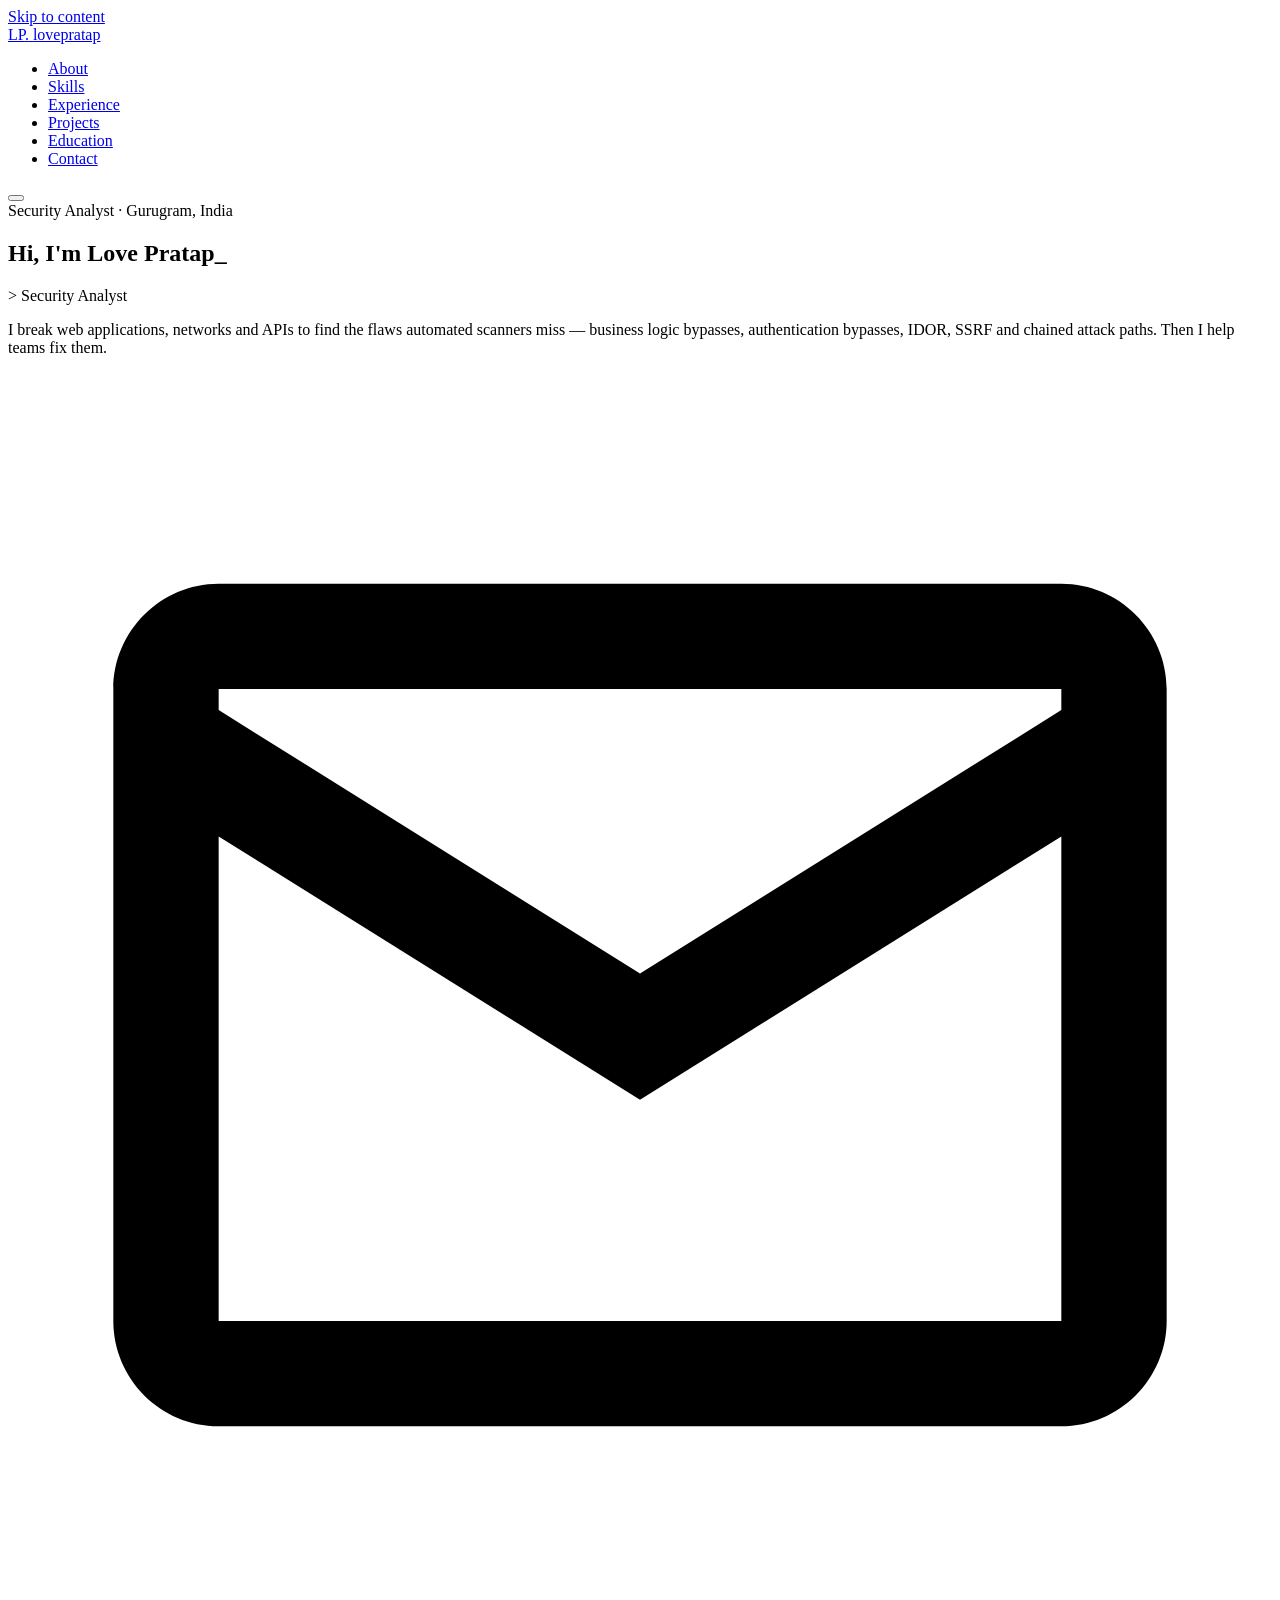
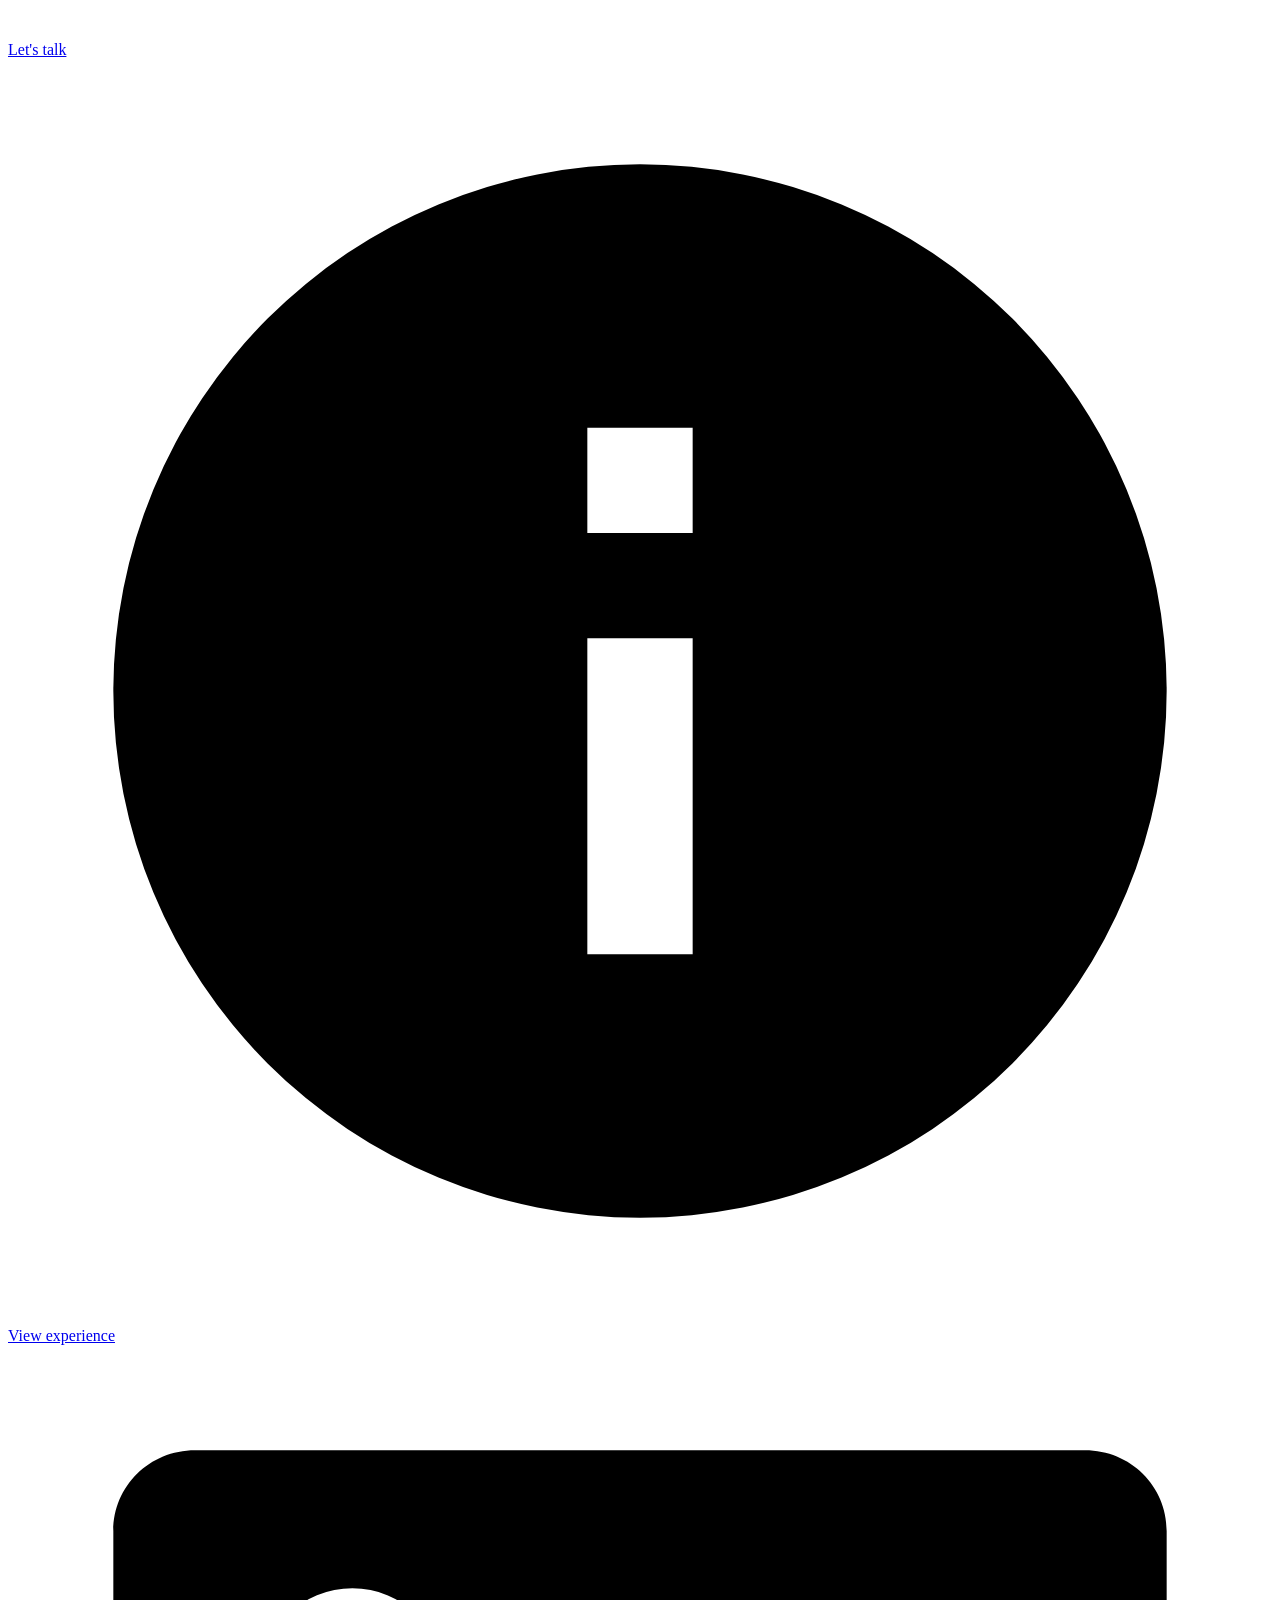
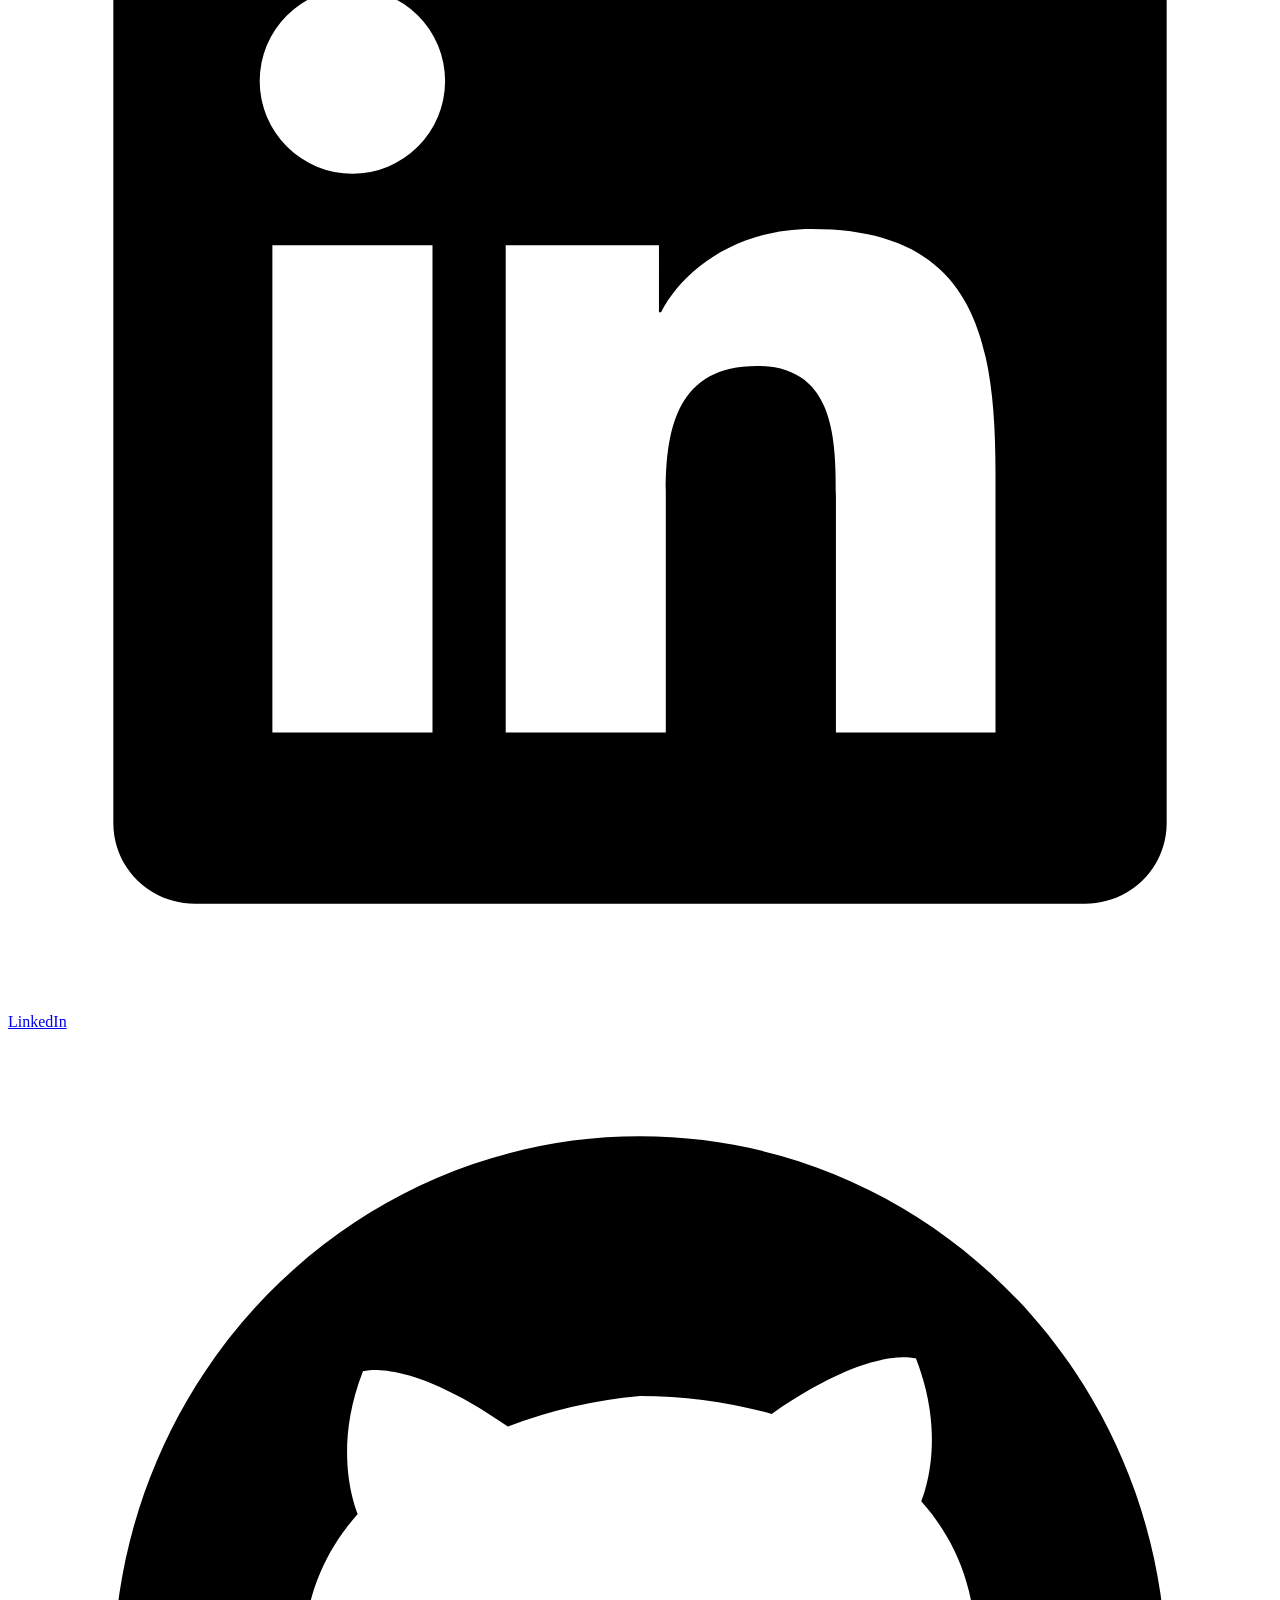
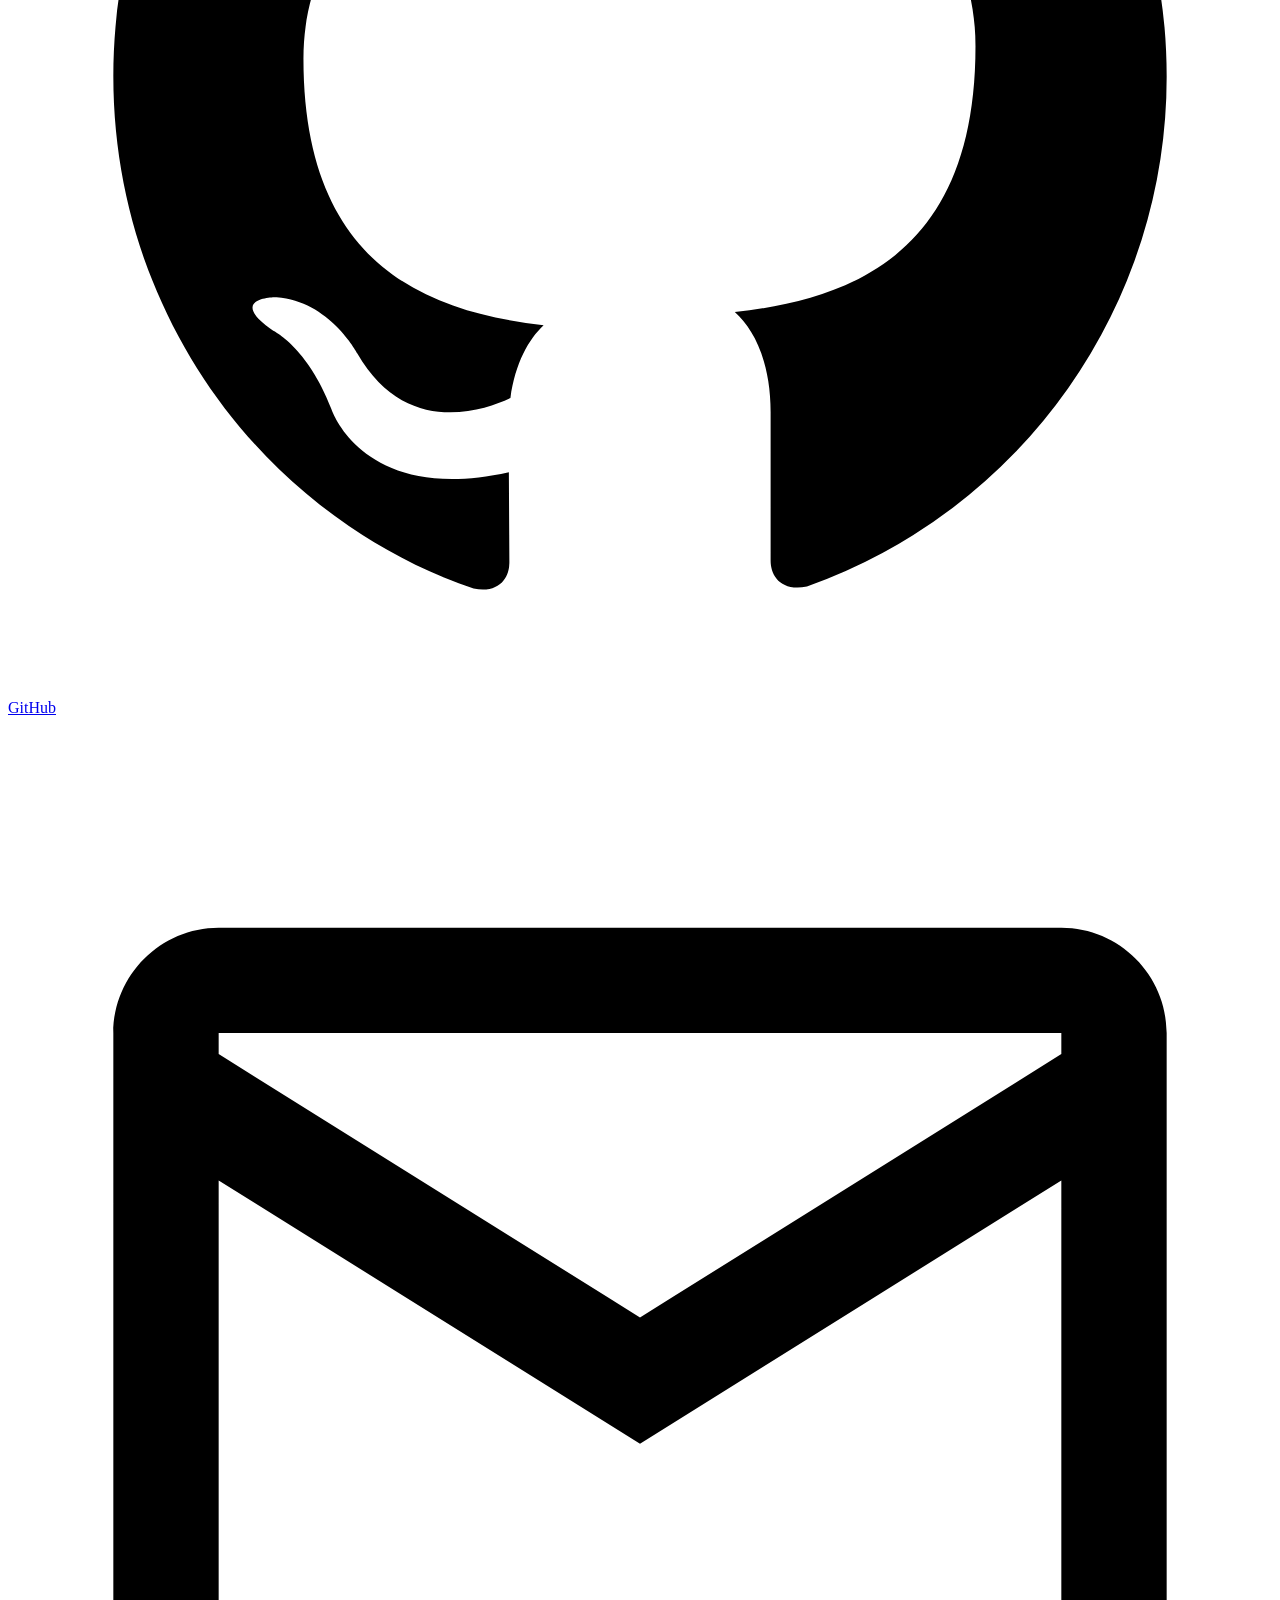
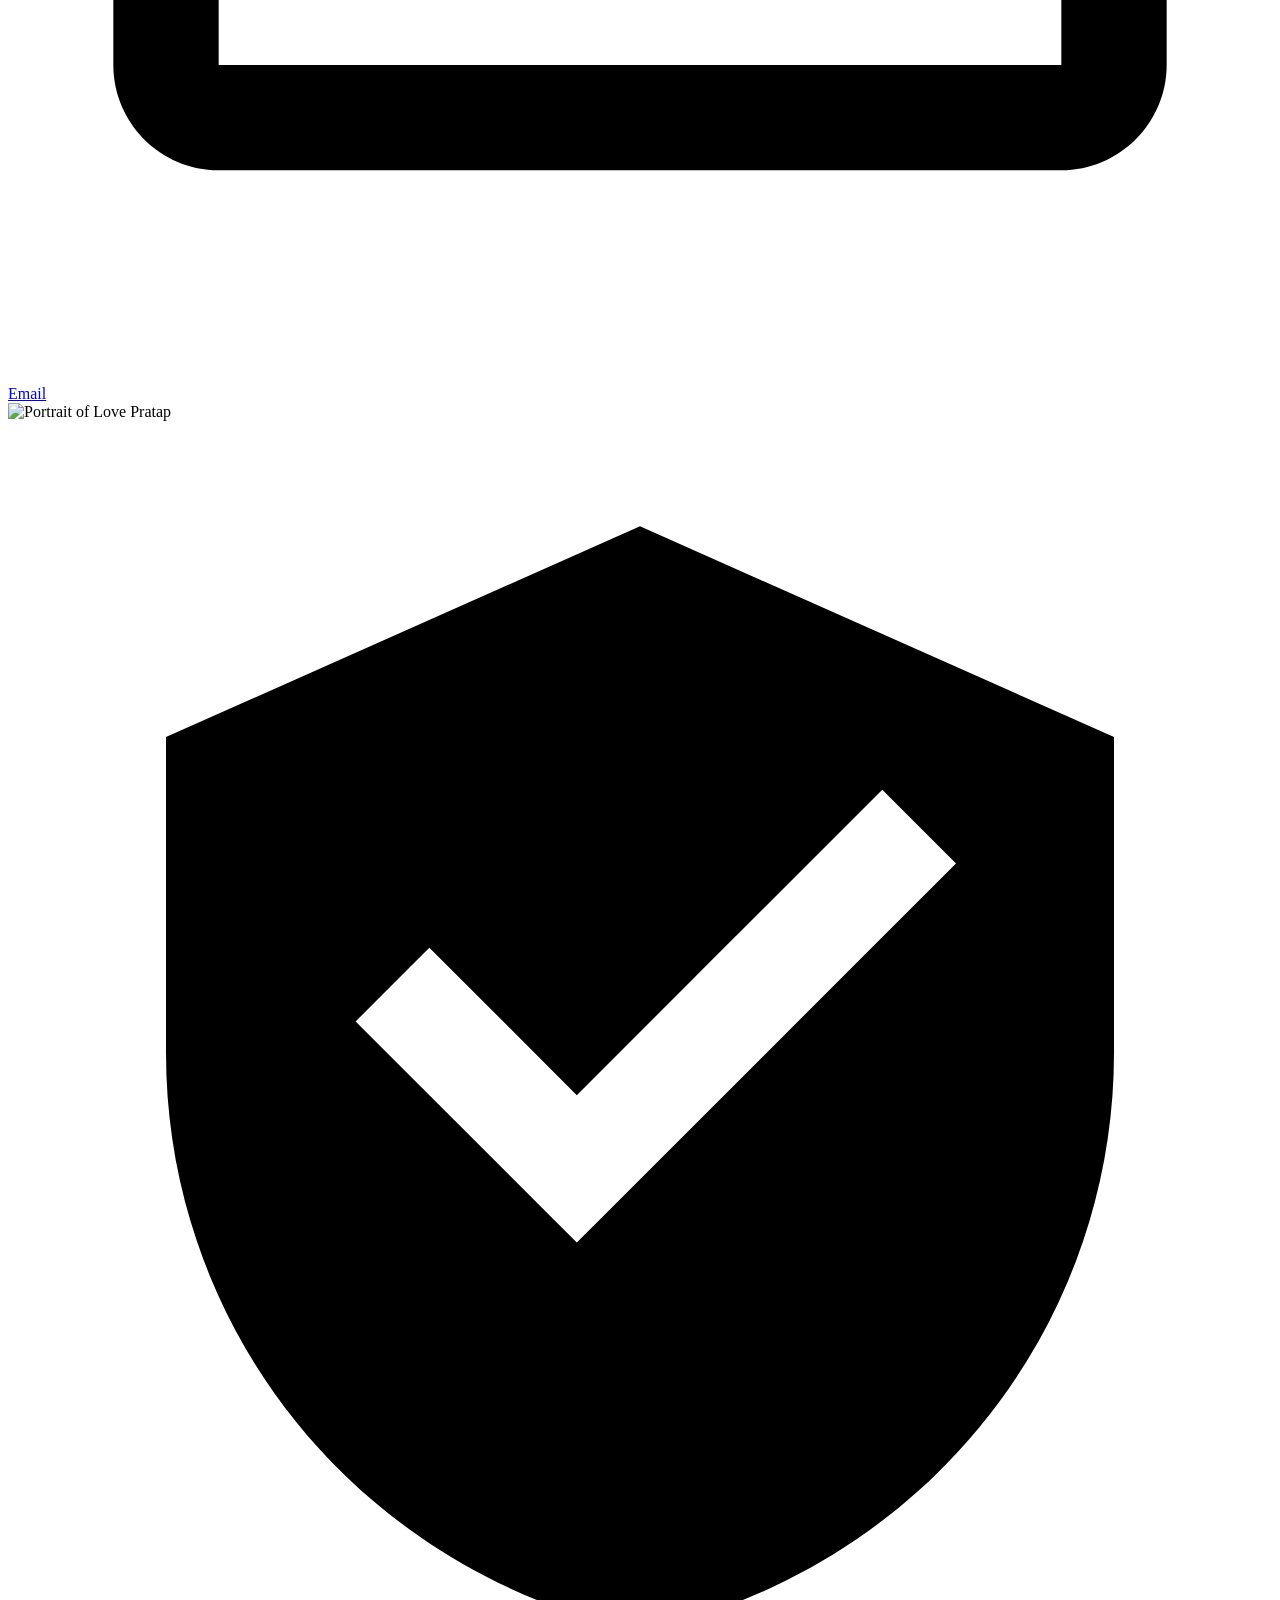
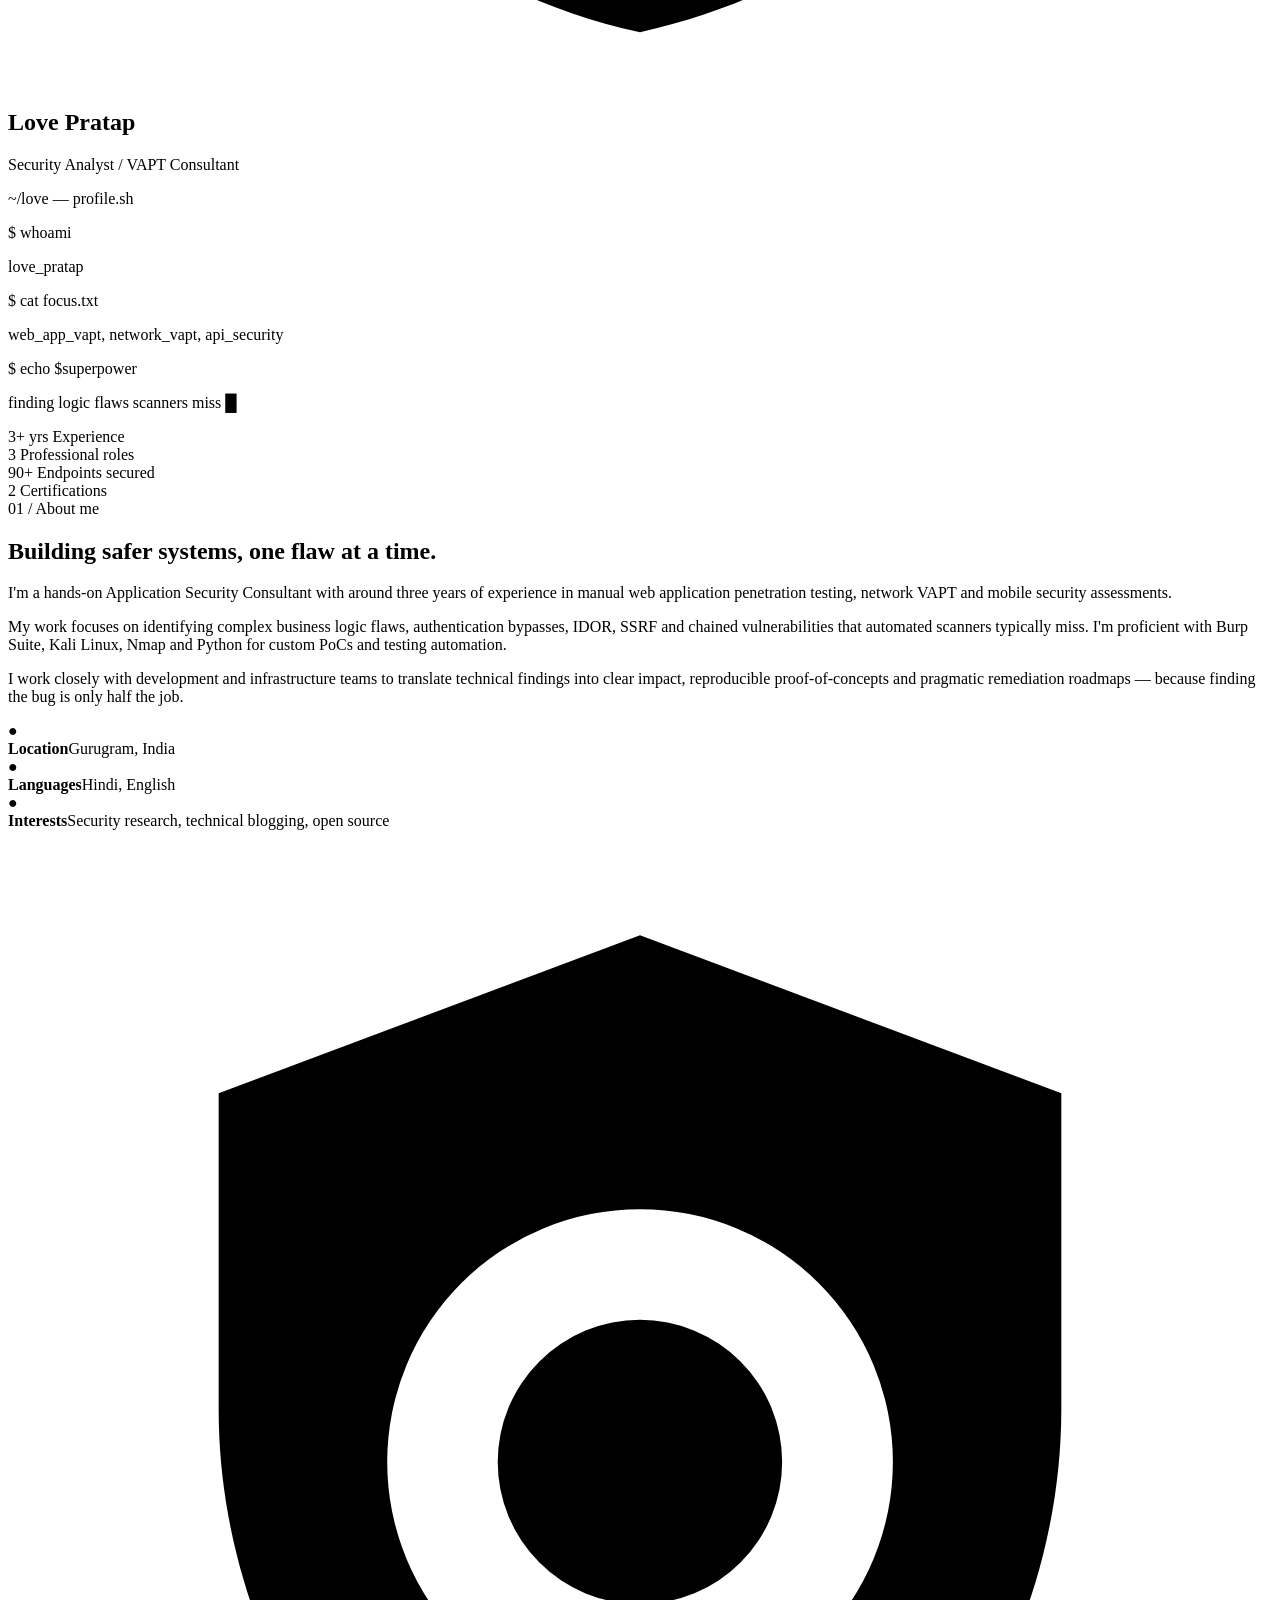
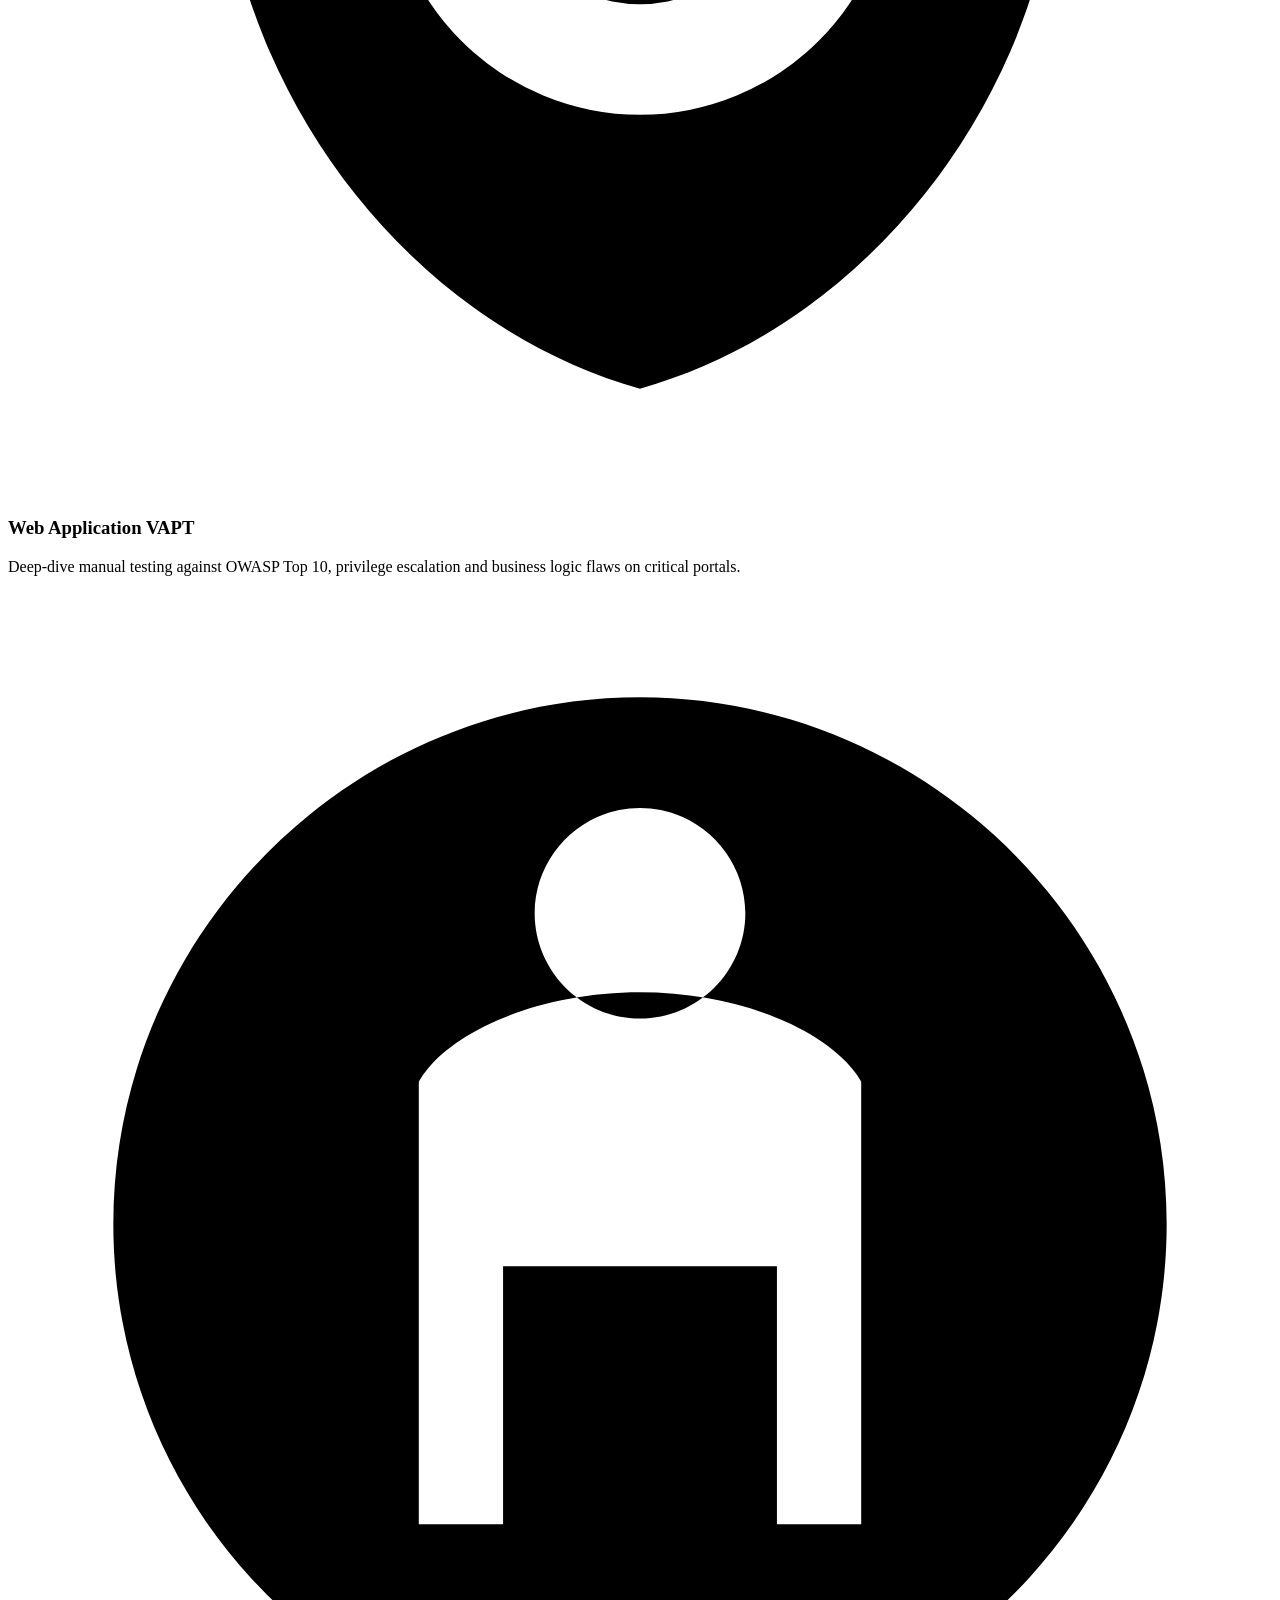
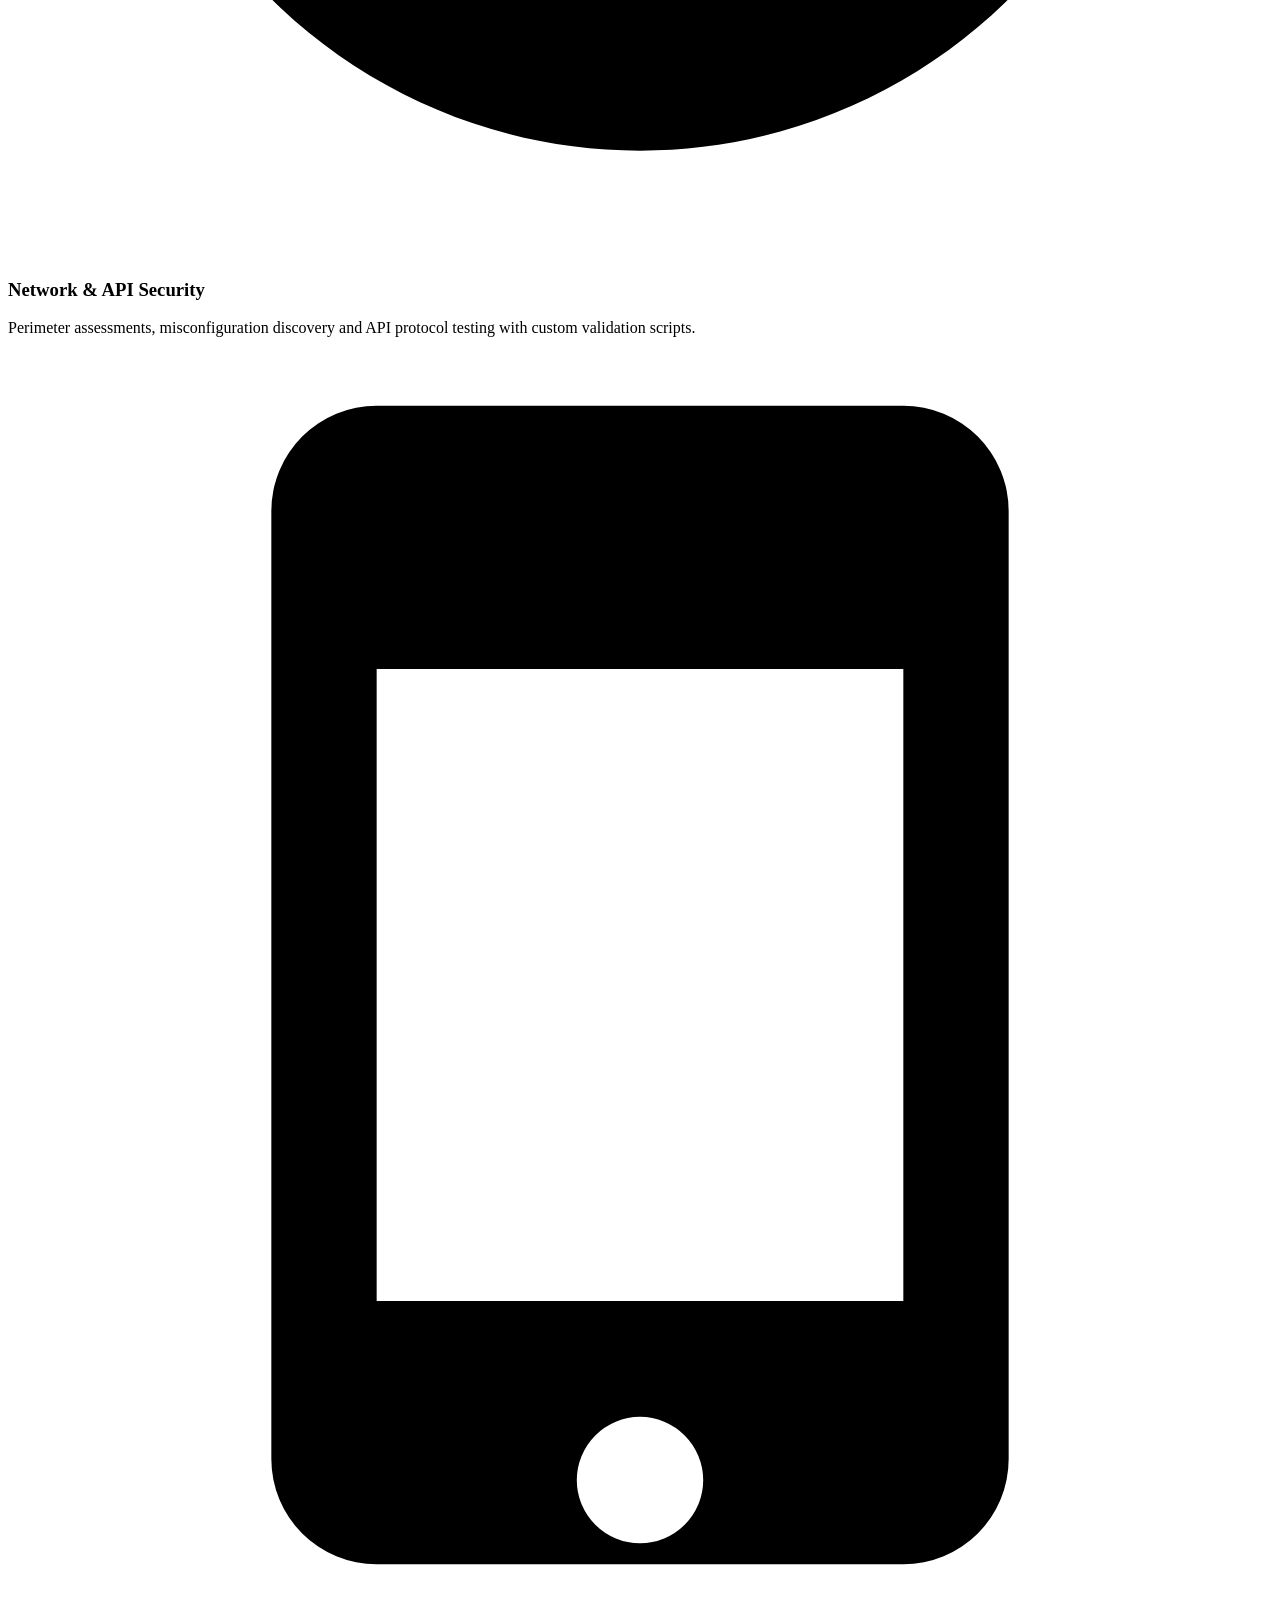
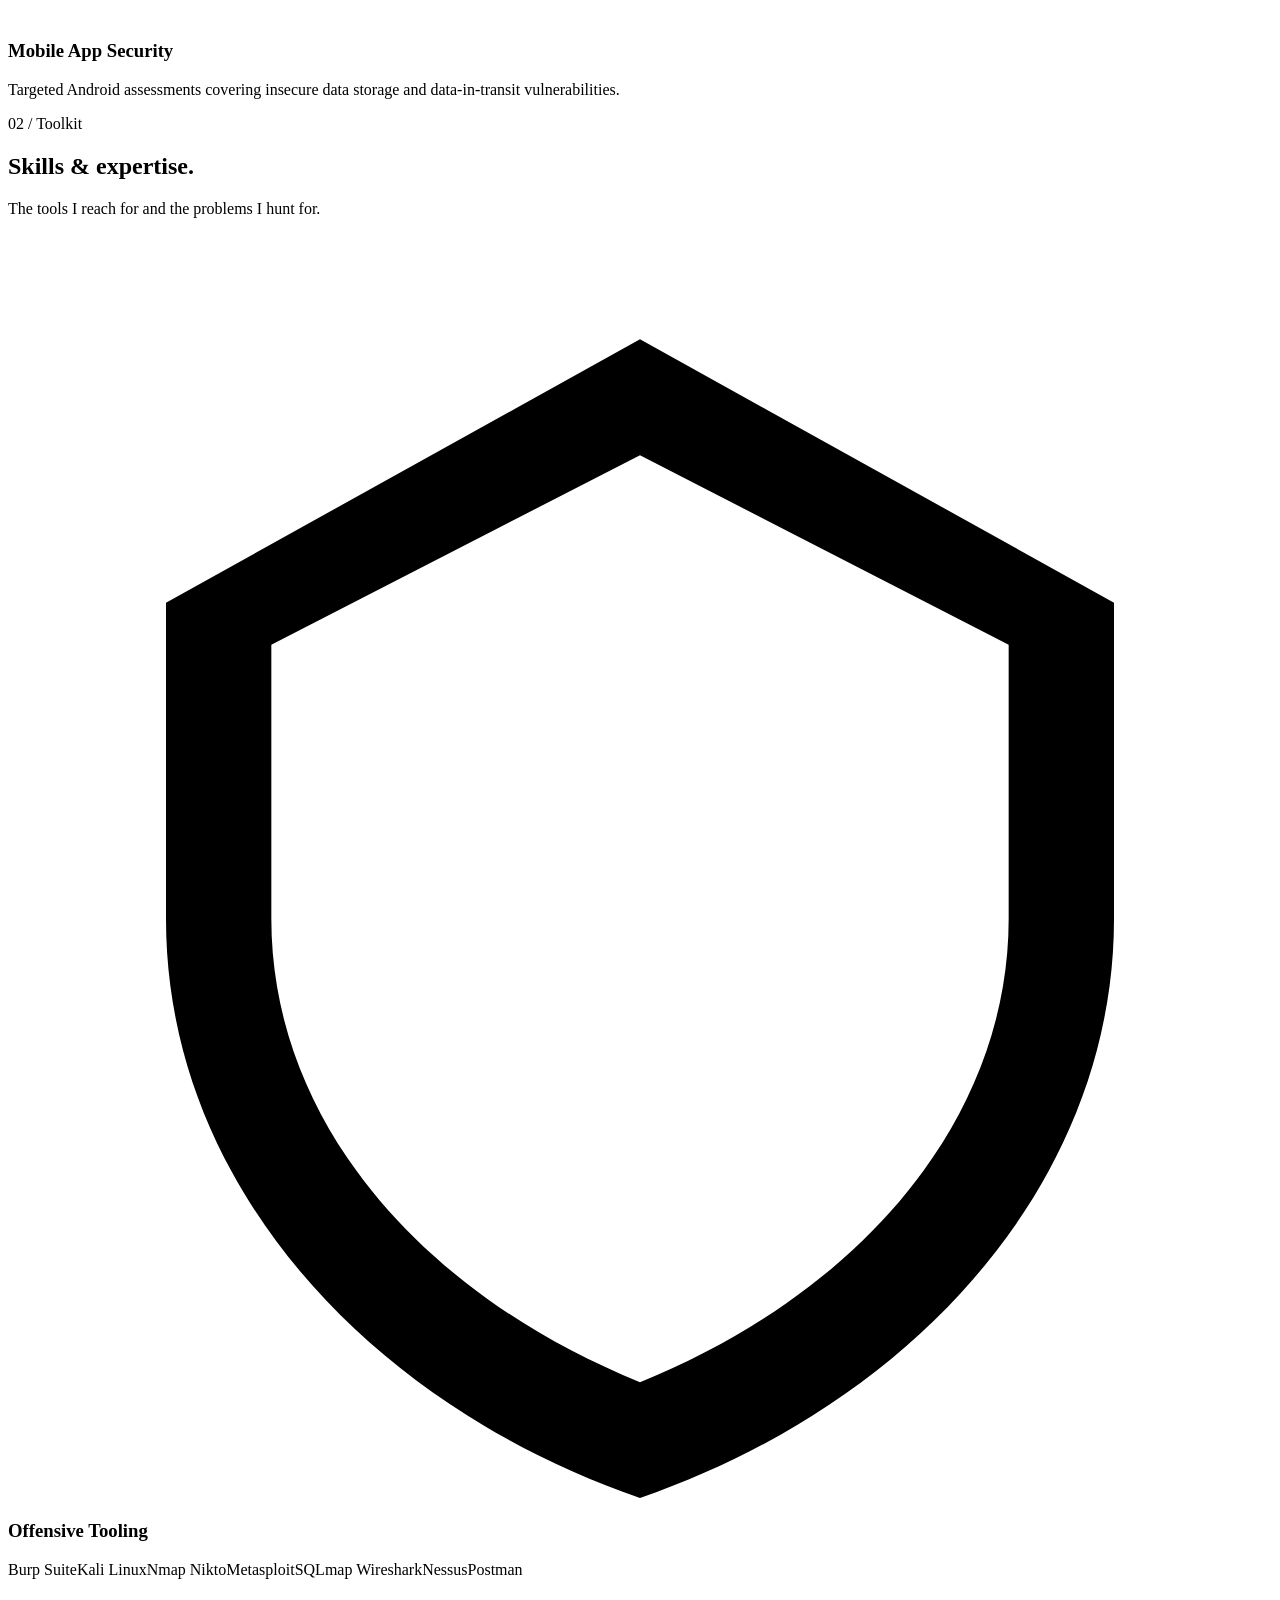
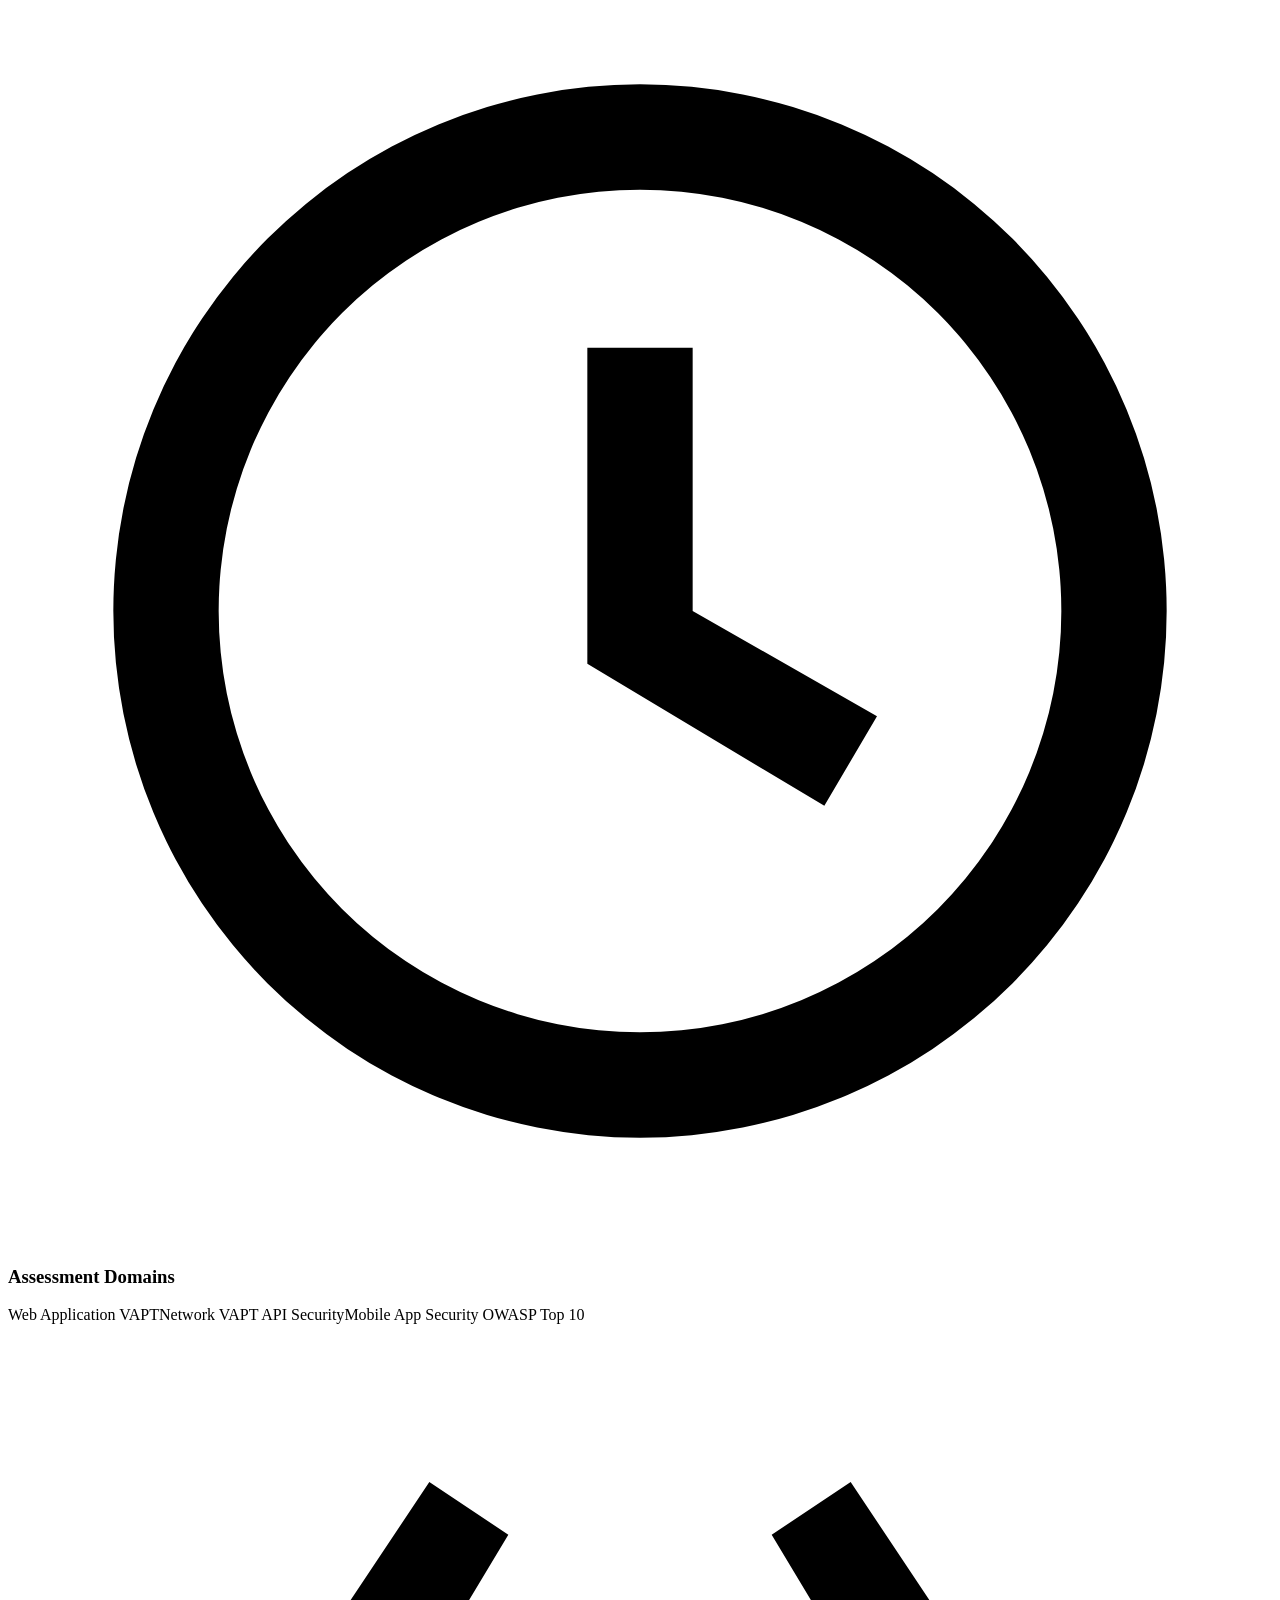
==== index.html @ 2f3e9e3f "Add portfolio homepage" ====
<!DOCTYPE html>
<html lang="en">
<head>
  <meta charset="UTF-8" />
  <meta name="viewport" content="width=device-width, initial-scale=1.0" />
  <title>Love Pratap — Security Analyst &amp; Penetration Tester</title>
  <meta name="description" content="Portfolio of Love Pratap, a Security Analyst specializing in manual web application, network, API and mobile penetration testing, business logic flaws and vulnerability research." />
  <meta name="keywords" content="Love Pratap, Security Analyst, Penetration Tester, Web Application VAPT, Network VAPT, API Security, Bug Bounty, Cybersecurity Portfolio" />
  <meta name="author" content="Love Pratap" />
  <meta property="og:title" content="Love Pratap — Security Analyst" />
  <meta property="og:description" content="Manual web application, network, API and mobile security testing. Business logic flaws, auth bypasses, IDOR, SSRF and chained vulnerabilities." />
  <meta property="og:type" content="website" />
  <meta name="theme-color" content="#070b14" />

  <link rel="preconnect" href="https://fonts.googleapis.com" />
  <link rel="preconnect" href="https://fonts.gstatic.com" crossorigin />
  <link href="https://fonts.googleapis.com/css2?family=Inter:wght@300;400;500;600;700;800&family=JetBrains+Mono:wght@400;500;600&display=swap" rel="stylesheet" />
  <link rel="stylesheet" href="css/style.css" />
  <link rel="icon" href="data:image/svg+xml,%3Csvg xmlns='http://www.w3.org/2000/svg' viewBox='0 0 100 100'%3E%3Crect width='100' height='100' rx='22' fill='%23070b14'/%3E%3Ctext x='50' y='68' font-family='monospace' font-size='46' font-weight='bold' text-anchor='middle' fill='%2322d3ee'%3ELP%3C/text%3E%3C/svg%3E" />
</head>
<body>
  <a class="skip-link" href="#main">Skip to content</a>

  <!-- ================= NAVIGATION ================= -->
  <header class="site-header" id="siteHeader">
    <nav class="nav container" aria-label="Main navigation">
      <a href="#home" class="brand" aria-label="Love Pratap — home">
        <span class="brand-mark">LP<span class="brand-dot">.</span></span>
        <span class="brand-text">love<span class="text-accent">pratap</span></span>
      </a>

      <ul class="nav-links" id="navLinks">
        <li><a href="#about" class="nav-link">About</a></li>
        <li><a href="#skills" class="nav-link">Skills</a></li>
        <li><a href="#experience" class="nav-link">Experience</a></li>
        <li><a href="#projects" class="nav-link">Projects</a></li>
        <li><a href="#education" class="nav-link">Education</a></li>
        <li><a href="#contact" class="nav-link nav-cta">Contact</a></li>
      </ul>

      <button class="menu-toggle" id="menuToggle" aria-label="Toggle navigation menu" aria-expanded="false" aria-controls="navLinks">
        <span></span><span></span><span></span>
      </button>
    </nav>
  </header>

  <main id="main">
    <!-- ================= HERO ================= -->
    <section class="hero" id="home">
      <div class="hero-grid-bg" aria-hidden="true"></div>
      <div class="hero-glow" aria-hidden="true"></div>

      <div class="container hero-inner">
        <div class="hero-copy reveal">
          <div class="status-pill">
            <span class="status-dot" aria-hidden="true"></span>
            Security Analyst &middot; Gurugram, India
          </div>

          <h1 class="hero-title">
            Hi, I'm <span class="gradient-text">Love Pratap</span><span class="cursor" aria-hidden="true">_</span>
          </h1>

          <p class="hero-role">
            <span class="prompt">&gt;</span>
            <span id="typedText" aria-live="polite">Security Analyst</span>
          </p>

          <p class="hero-description">
            I break web applications, networks and APIs to find the flaws automated scanners miss —
            business logic bypasses, authentication bypasses, IDOR, SSRF and chained attack paths.
            Then I help teams fix them.
          </p>

          <div class="hero-actions">
            <a href="#contact" class="btn btn-primary">
              <svg viewBox="0 0 24 24" aria-hidden="true"><path d="M4 4h16c1.1 0 2 .9 2 2v12c0 1.1-.9 2-2 2H4c-1.1 0-2-.9-2-2V6c0-1.1.9-2 2-2zm0 2v.4l8 5 8-5V6H4zm16 2.8-8 5-8-5V18h16V8.8z"/></svg>
              Let's talk
            </a>
            <a href="#experience" class="btn btn-outline">
              <svg viewBox="0 0 24 24" aria-hidden="true"><path d="M12 2a10 10 0 1 0 0 20 10 10 0 0 0 0-20zm1 15h-2v-6h2v6zm0-8h-2V7h2v2z"/></svg>
              View experience
            </a>
          </div>

          <div class="social-row" aria-label="Social links">
            <a href="https://www.linkedin.com/in/love-pratap-aa9a81192" target="_blank" rel="noopener noreferrer" class="social-link" aria-label="LinkedIn">
              <svg viewBox="0 0 24 24" aria-hidden="true"><path d="M20.45 2H3.55C2.69 2 2 2.68 2 3.53v16.94C2 21.32 2.69 22 3.55 22h16.9c.86 0 1.55-.68 1.55-1.53V3.53C22 2.68 21.31 2 20.45 2zM8.06 18.75H5.02V9.5h3.04v9.25zM6.54 8.14a1.76 1.76 0 1 1 0-3.52 1.76 1.76 0 0 1 0 3.52zm12.21 10.61h-3.03v-4.5c0-1.07-.02-2.46-1.5-2.46-1.5 0-1.73 1.17-1.73 2.38v4.58H9.45V9.5h2.91v1.27h.04c.4-.77 1.39-1.58 2.86-1.58 3.06 0 3.49 2.02 3.49 4.64v4.92z"/></svg>
              <span>LinkedIn</span>
            </a>
            <a href="https://github.com/HavocReaper" target="_blank" rel="noopener noreferrer" class="social-link" aria-label="GitHub">
              <svg viewBox="0 0 24 24" aria-hidden="true"><path d="M12 2C6.48 2 2 6.58 2 12.25c0 4.53 2.87 8.37 6.84 9.73.5.1.68-.22.68-.49l-.01-1.72c-2.78.62-3.37-1.2-3.37-1.2-.45-1.18-1.11-1.49-1.11-1.49-.91-.64.07-.63.07-.63 1 .07 1.53 1.06 1.53 1.06.9 1.57 2.34 1.12 2.91.85.09-.66.35-1.12.63-1.38-2.22-.26-4.56-1.14-4.56-5.06 0-1.12.39-2.03 1.03-2.75-.1-.26-.45-1.3.1-2.71 0 0 .84-.28 2.75 1.05A9.4 9.4 0 0 1 12 6.93c.85 0 1.7.12 2.5.34 1.9-1.33 2.74-1.05 2.74-1.05.55 1.41.2 2.45.1 2.71.64.72 1.03 1.63 1.03 2.75 0 3.93-2.34 4.8-4.57 5.05.36.32.68.94.68 1.9v2.82c0 .27.18.59.69.49A10.26 10.26 0 0 0 22 12.25C22 6.58 17.52 2 12 2z"/></svg>
              <span>GitHub</span>
            </a>
            <a href="mailto:lovepratap2002@gmail.com" class="social-link" aria-label="Email">
              <svg viewBox="0 0 24 24" aria-hidden="true"><path d="M4 4h16c1.1 0 2 .9 2 2v12c0 1.1-.9 2-2 2H4c-1.1 0-2-.9-2-2V6c0-1.1.9-2 2-2zm0 2v.4l8 5 8-5V6H4zm16 2.8-8 5-8-5V18h16V8.8z"/></svg>
              <span>Email</span>
            </a>
          </div>
        </div>

        <!-- Decorative "terminal" profile card -->
        <div class="hero-visual reveal" aria-label="Profile overview">
          <div class="profile-card">
            <div class="profile-photo-wrap">
              <img src="assets/profile.jpg" alt="Portrait of Love Pratap" class="profile-photo" width="600" height="600" />
              <span class="photo-ring" aria-hidden="true"></span>
              <span class="verified-badge" title="Security Analyst">
                <svg viewBox="0 0 24 24" aria-hidden="true"><path d="M12 2 3 6v6c0 5.05 3.41 9.74 9 11 5.59-1.26 9-5.95 9-11V6l-9-4zm-1.2 13.6-4.2-4.2 1.4-1.4 2.8 2.8 5.8-5.8 1.4 1.4-7.2 7.2z"/></svg>
              </span>
            </div>

            <div class="profile-meta">
              <h2>Love Pratap</h2>
              <p>Security Analyst <span class="meta-sep">/</span> VAPT Consultant</p>
            </div>

            <div class="terminal" aria-hidden="true">
              <div class="terminal-bar">
                <span class="dot red"></span><span class="dot yellow"></span><span class="dot green"></span>
                <span class="terminal-title">~/love — profile.sh</span>
              </div>
              <div class="terminal-body">
                <p><span class="t-prompt">$</span> <span class="t-cmd">whoami</span></p>
                <p class="t-out">love_pratap</p>
                <p><span class="t-prompt">$</span> <span class="t-cmd">cat focus.txt</span></p>
                <p class="t-out">web_app_vapt, network_vapt, api_security</p>
                <p><span class="t-prompt">$</span> <span class="t-cmd">echo $superpower</span></p>
                <p class="t-out">finding logic flaws scanners miss <span class="t-cursor">█</span></p>
              </div>
            </div>
          </div>
          <div class="card-decor card-decor-one" aria-hidden="true"></div>
          <div class="card-decor card-decor-two" aria-hidden="true"></div>
        </div>
      </div>

      <div class="container">
        <div class="stats-row reveal">
          <div class="stat">
            <span class="stat-number" data-count="3">3</span><span class="stat-suffix">+ yrs</span>
            <span class="stat-label">Experience</span>
          </div>
          <div class="stat">
            <span class="stat-number" data-count="3">3</span>
            <span class="stat-label">Professional roles</span>
          </div>
          <div class="stat">
            <span class="stat-number" data-count="90">90</span><span class="stat-suffix">+</span>
            <span class="stat-label">Endpoints secured</span>
          </div>
          <div class="stat">
            <span class="stat-number" data-count="2">2</span>
            <span class="stat-label">Certifications</span>
          </div>
        </div>
      </div>
    </section>

    <!-- ================= ABOUT ================= -->
    <section class="section" id="about">
      <div class="container">
        <div class="section-heading reveal">
          <span class="section-kicker"><span class="kicker-line"></span> 01 / About me</span>
          <h2>Building safer systems, <span class="text-accent">one flaw at a time.</span></h2>
        </div>

        <div class="about-grid">
          <div class="about-text reveal">
            <p class="lead">
              I'm a hands-on Application Security Consultant with around three years of experience
              in manual web application penetration testing, network VAPT and mobile security assessments.
            </p>
            <p>
              My work focuses on identifying complex business logic flaws, authentication bypasses, IDOR,
              SSRF and chained vulnerabilities that automated scanners typically miss. I'm proficient with
              Burp Suite, Kali Linux, Nmap and Python for custom PoCs and testing automation.
            </p>
            <p>
              I work closely with development and infrastructure teams to translate technical findings into
              clear impact, reproducible proof-of-concepts and pragmatic remediation roadmaps — because
              finding the bug is only half the job.
            </p>

            <div class="about-facts">
              <div class="fact">
                <span class="fact-icon">&#9679;</span>
                <div><strong>Location</strong><span>Gurugram, India</span></div>
              </div>
              <div class="fact">
                <span class="fact-icon">&#9679;</span>
                <div><strong>Languages</strong><span>Hindi, English</span></div>
              </div>
              <div class="fact">
                <span class="fact-icon">&#9679;</span>
                <div><strong>Interests</strong><span>Security research, technical blogging, open source</span></div>
              </div>
            </div>
          </div>

          <div class="about-cards">
            <article class="service-card reveal">
              <div class="service-icon">
                <svg viewBox="0 0 24 24" aria-hidden="true"><path d="M12 2 4 5v6c0 5 3.4 9.7 8 11 4.6-1.3 8-6 8-11V5l-8-3zm0 5.2a4.8 4.8 0 1 1 0 9.6 4.8 4.8 0 0 1 0-9.6zm0 2.1a2.7 2.7 0 1 0 0 5.4 2.7 2.7 0 0 0 0-5.4z"/></svg>
              </div>
              <h3>Web Application VAPT</h3>
              <p>Deep-dive manual testing against OWASP Top 10, privilege escalation and business logic flaws on critical portals.</p>
            </article>
            <article class="service-card reveal">
              <div class="service-icon">
                <svg viewBox="0 0 24 24" aria-hidden="true"><path d="M12 2C6.5 2 2 6.5 2 12s4.5 10 10 10 10-4.5 10-10S17.5 2 12 2zm0 2.1c1.1 0 2 .9 2 2s-.9 2-2 2-2-.9-2-2 .9-2 2-2zm4.2 13.6h-1.6v-4.9H9.4v4.9H7.8V9.3c.5-.9 2.2-1.7 4.2-1.7s3.7.8 4.2 1.7v8.4z"/></svg>
              </div>
              <h3>Network &amp; API Security</h3>
              <p>Perimeter assessments, misconfiguration discovery and API protocol testing with custom validation scripts.</p>
            </article>
            <article class="service-card reveal">
              <div class="service-icon">
                <svg viewBox="0 0 24 24" aria-hidden="true"><path d="M17 1H7a2 2 0 0 0-2 2v18a2 2 0 0 0 2 2h10a2 2 0 0 0 2-2V3a2 2 0 0 0-2-2zm0 17H7V6h10v12zm-5 2.2a1.2 1.2 0 1 1 0 2.4 1.2 1.2 0 0 1 0-2.4z"/></svg>
              </div>
              <h3>Mobile App Security</h3>
              <p>Targeted Android assessments covering insecure data storage and data-in-transit vulnerabilities.</p>
            </article>
          </div>
        </div>
      </div>
    </section>

    <!-- ================= SKILLS ================= -->
    <section class="section section-alt" id="skills">
      <div class="container">
        <div class="section-heading reveal">
          <span class="section-kicker"><span class="kicker-line"></span> 02 / Toolkit</span>
          <h2>Skills &amp; <span class="text-accent">expertise.</span></h2>
          <p class="section-sub">The tools I reach for and the problems I hunt for.</p>
        </div>

        <div class="skills-grid">
          <div class="skill-group reveal">
            <div class="skill-group-head">
              <span class="skill-group-icon">
                <svg viewBox="0 0 24 24" aria-hidden="true"><path d="m12 2 9 5v6c0 5-3.8 9.2-9 11-5.2-1.8-9-6-9-11V7l9-5zm0 2.2L5 7.8V13c0 3.8 2.8 7.1 7 8.8 4.2-1.7 7-5 7-8.8V7.8l-7-3.6z"/></svg>
              </span>
              <h3>Offensive Tooling</h3>
            </div>
            <div class="tag-list">
              <span class="tag">Burp Suite</span><span class="tag">Kali Linux</span><span class="tag">Nmap</span>
              <span class="tag">Nikto</span><span class="tag">Metasploit</span><span class="tag">SQLmap</span>
              <span class="tag">Wireshark</span><span class="tag">Nessus</span><span class="tag">Postman</span>
            </div>
          </div>

          <div class="skill-group reveal">
            <div class="skill-group-head">
              <span class="skill-group-icon">
                <svg viewBox="0 0 24 24" aria-hidden="true"><path d="M12 2a10 10 0 1 0 0 20 10 10 0 0 0 0-20zm0 2a8 8 0 1 1 0 16 8 8 0 0 1 0-16zm-1 3h2v5l3.5 2-1 1.7L11 13V7z"/></svg>
              </span>
              <h3>Assessment Domains</h3>
            </div>
            <div class="tag-list">
              <span class="tag">Web Application VAPT</span><span class="tag">Network VAPT</span>
              <span class="tag">API Security</span><span class="tag">Mobile App Security</span>
              <span class="tag">OWASP Top 10</span>
            </div>
          </div>

          <div class="skill-group reveal">
            <div class="skill-group-head">
              <span class="skill-group-icon">
                <svg viewBox="0 0 24 24" aria-hidden="true"><path d="M8 3 2 12l6 9 1.5-1L4.7 12l4.8-8L8 3zm8 0-1.5 1 4.8 8-4.8 8L16 21l6-9-6-9z"/></svg>
              </span>
              <h3>Languages &amp; Automation</h3>
            </div>
            <div class="tag-list">
              <span class="tag">Python</span><span class="tag">Custom PoC Scripts</span>
              <span class="tag">Payload Generation</span><span class="tag">Fuzzing Automation</span>
            </div>
          </div>

          <div class="skill-group reveal">
            <div class="skill-group-head">
              <span class="skill-group-icon">
                <svg viewBox="0 0 24 24" aria-hidden="true"><path d="M12 2 3 6v6c0 5 3.4 9.7 9 11 5.6-1.3 9-6 9-11V6l-9-4zm-1 13-3-3 1.4-1.4L11 12.2l4.6-4.6L17 9l-6 6z"/></svg>
              </span>
              <h3>Vulnerability Focus</h3>
            </div>
            <div class="tag-list">
              <span class="tag tag-accent">Business Logic Flaws</span><span class="tag tag-accent">Auth Bypasses</span>
              <span class="tag tag-accent">IDOR</span><span class="tag tag-accent">SSRF</span>
              <span class="tag tag-accent">SQL Injection</span><span class="tag tag-accent">Stored XSS</span>
              <span class="tag tag-accent">OAuth 2.0 Flaws</span>
            </div>
          </div>
        </div>
      </div>
    </section>

    <!-- ================= EXPERIENCE ================= -->
    <section class="section" id="experience">
      <div class="container">
        <div class="section-heading reveal">
          <span class="section-kicker"><span class="kicker-line"></span> 03 / Career</span>
          <h2>Work <span class="text-accent">experience.</span></h2>
          <p class="section-sub">3 years 3 months of finding and fixing what matters.</p>
        </div>

        <div class="timeline">
          <article class="timeline-item reveal">
            <div class="timeline-marker" aria-hidden="true"></div>
            <div class="timeline-content">
              <div class="timeline-top">
                <div>
                  <h3>Security Analyst</h3>
                  <p class="company">CMS Computers</p>
                </div>
                <span class="date-badge current">Jun 2026 &mdash; Present</span>
              </div>
              <ul>
                <li>Lead manual and deep-dive Web Application Penetration Testing across critical national infrastructure and government portals, discovering high-severity OWASP Top 10 vulnerabilities, privilege escalations and complex business logic flaws.</li>
                <li>Perform Network VAPT and API penetration testing across supporting perimeter infrastructure, developing custom Python scripts to validate chained exploit vectors.</li>
                <li>Conduct targeted security assessments for auxiliary Android mobile client applications, analyzing insecure data storage and transit vulnerabilities.</li>
                <li>Collaborate directly with cross-functional development teams and system administrators to explain vulnerability impact and guide effective remediation strategies.</li>
                <li>Deliver comprehensive penetration testing reports featuring step-by-step reproducible PoCs and pragmatic risk ratings.</li>
              </ul>
            </div>
          </article>

          <article class="timeline-item reveal">
            <div class="timeline-marker" aria-hidden="true"></div>
            <div class="timeline-content">
              <div class="timeline-top">
                <div>
                  <h3>Security Engineer</h3>
                  <p class="company">Cachelabs LLP</p>
                </div>
                <span class="date-badge">Nov 2025 &mdash; May 2026</span>
              </div>
              <ul>
                <li>Executed comprehensive network infrastructure vulnerability assessments and perimeter security testing, identifying exposure vectors, outdated services and misconfigurations.</li>
                <li>Engineered and audited enterprise email authentication frameworks (DMARC, SPF, DKIM), eliminating domain spoofing and phishing attack vectors.</li>
                <li>Automated vulnerability tracking and compliance auditing across 90+ enterprise endpoints, streamlining baseline hardening and patch management.</li>
                <li>Interfaced with engineering teams to validate security fixes and confirm resolution of identified infrastructure vulnerabilities.</li>
              </ul>
            </div>
          </article>

          <article class="timeline-item reveal">
            <div class="timeline-marker" aria-hidden="true"></div>
            <div class="timeline-content">
              <div class="timeline-top">
                <div>
                  <h3>Cyber Security Analyst</h3>
                  <p class="company">Swadesh Systems Pvt Ltd</p>
                </div>
                <span class="date-badge">Sep 2023 &mdash; Oct 2025</span>
              </div>
              <ul>
                <li>Spearheaded manual Web Application VAPT for proprietary portals, identifying zero-state logic flaws, SQL injection, stored XSS and broken access controls.</li>
                <li>Conducted internal network penetration tests and host discovery scans to evaluate the resilience of perimeter defenses and segmentation controls.</li>
                <li>Developed lightweight Python utilities and custom Burp Suite payload generation scripts to automate repetitive parameter inspection and fuzzing tasks.</li>
                <li>Maintained structured technical vulnerability documentation, assisting developer and QA teams in implementing robust defensive controls.</li>
              </ul>
            </div>
          </article>

          <article class="timeline-item reveal">
            <div class="timeline-marker" aria-hidden="true"></div>
            <div class="timeline-content timeline-compact">
              <div class="timeline-top">
                <div>
                  <h3>Intern &mdash; Altruism Labs</h3>
                  <p class="company">Internship</p>
                </div>
                <span class="date-badge">61 Days</span>
              </div>
            </div>
          </article>
        </div>
      </div>
    </section>

    <!-- ================= PROJECTS & CERTS ================= -->
    <section class="section section-alt" id="projects">
      <div class="container">
        <div class="section-heading reveal">
          <span class="section-kicker"><span class="kicker-line"></span> 04 / Side work</span>
          <h2>Projects &amp; <span class="text-accent">certifications.</span></h2>
        </div>

        <div class="project-grid">
          <article class="project-card reveal">
            <div class="project-icon">
              <svg viewBox="0 0 24 24" aria-hidden="true"><path d="M9.4 16.6 4.8 12l4.6-4.6L8 6l-6 6 6 6 1.4-1.4zm5.2 0L19.2 12l-4.6-4.6L16 6l6 6-6 6-1.4-1.4z"/></svg>
            </div>
            <span class="project-label">Tooling</span>
            <h3>Custom Security Tooling &amp; PoC Automation</h3>
            <p>Modular Python scripts for parameter tampering, endpoint fuzzing and automated PoC generation that accelerate manual web application assessments.</p>
            <div class="tag-list">
              <span class="tag">Python</span><span class="tag">Burp Suite</span><span class="tag">Fuzzing</span><span class="tag">PoC Generation</span>
            </div>
          </article>

          <article class="project-card reveal">
            <div class="project-icon">
              <svg viewBox="0 0 24 24" aria-hidden="true"><path d="M12 2 3 6v6c0 5.05 3.41 9.74 9 11 5.59-1.26 9-5.95 9-11V6l-9-4zm0 4.3a5.7 5.7 0 1 1 0 11.4 5.7 5.7 0 0 1 0-11.4zm0 2.2a3.5 3.5 0 1 0 0 7 3.5 3.5 0 0 0 0-7z"/></svg>
            </div>
            <span class="project-label">Research</span>
            <h3>Independent Vulnerability Research</h3>
            <p>Ongoing research into business logic bypasses, OAuth 2.0 implementation flaws and emerging API security vectors, with reusable PoC scripts and testing utilities.</p>
            <div class="tag-list">
              <span class="tag">OAuth 2.0</span><span class="tag">API Security</span><span class="tag">Business Logic</span><span class="tag">Research</span>
            </div>
          </article>

          <article class="project-card cert-card reveal">
            <div class="project-icon">
              <svg viewBox="0 0 24 24" aria-hidden="true"><path d="M12 2 3 6v6c0 5.05 3.41 9.74 9 11 5.59-1.26 9-5.95 9-11V6l-9-4zm-1.2 13.6-4.2-4.2 1.4-1.4 2.8 2.8 5.8-5.8 1.4 1.4-7.2 7.2z"/></svg>
            </div>
            <span class="project-label">Certification</span>
            <h3>Certified Ethical Hacker</h3>
            <p>CEH certification, valid through November 2026.</p>
            <div class="tag-list"><span class="tag">Valid until Nov 2026</span></div>
          </article>

          <article class="project-card cert-card reveal">
            <div class="project-icon">
              <svg viewBox="0 0 24 24" aria-hidden="true"><path d="M12 3 1 9l4 2.2v6L12 20l7-2.8v-6L23 9 12 3zm0 2.5 5.3 2.9-5.3 2.9-5.3-2.9L12 5.5zM6 12.6l4 2.2v3.6l-4-1.6v-4.2zm8 5.8v-3.6l4-2.2v4.2l-4 1.6z"/></svg>
            </div>
            <span class="project-label">Certification</span>
            <h3>Practical Ethical Hacking</h3>
            <p>The Cyber Mentor — hands-on practical ethical hacking certification.</p>
            <div class="tag-list"><span class="tag">The Cyber Mentor</span></div>
          </article>
        </div>
      </div>
    </section>

    <!-- ================= EDUCATION ================= -->
    <section class="section" id="education">
      <div class="container">
        <div class="section-heading reveal">
          <span class="section-kicker"><span class="kicker-line"></span> 05 / Background</span>
          <h2>Education.</h2>
        </div>

        <div class="education-grid">
          <article class="edu-card reveal">
            <div class="edu-year">2023</div>
            <div class="edu-body">
              <h3>B.Tech / B.E. &mdash; Electronics and Telecommunication Engineering</h3>
              <p class="edu-place">Engineering College, Ajmer</p>
              <span class="edu-grade">Grade: 8 / 10</span>
            </div>
          </article>
          <article class="edu-card reveal">
            <div class="edu-year">2019</div>
            <div class="edu-body">
              <h3>12th Standard</h3>
              <p class="edu-place">Rajasthan &middot; English</p>
              <span class="edu-grade">Marks: 75%</span>
            </div>
          </article>
        </div>
      </div>
    </section>

    <!-- ================= CONTACT ================= -->
    <section class="section section-alt contact-section" id="contact">
      <div class="container">
        <div class="contact-card reveal">
          <span class="section-kicker"><span class="kicker-line"></span> 06 / Get in touch</span>
          <h2>Have a security challenge? <span class="text-accent">Let's talk.</span></h2>
          <p class="contact-lead">
            Open to penetration testing engagements, security consulting and collaborations.
            Drop me a message and I'll get back to you.
          </p>
          <a href="mailto:lovepratap2002@gmail.com?subject=Security%20Engagement%20Inquiry" class="btn btn-primary btn-lg">
            <svg viewBox="0 0 24 24" aria-hidden="true"><path d="M4 4h16c1.1 0 2 .9 2 2v12c0 1.1-.9 2-2 2H4c-1.1 0-2-.9-2-2V6c0-1.1.9-2 2-2zm0 2v.4l8 5 8-5V6H4zm16 2.8-8 5-8-5V18h16V8.8z"/></svg>
            Send an email
          </a>

          <div class="contact-details">
            <div class="contact-item">
              <span class="contact-item-label">Email</span>
              <button class="copy-value" data-copy="lovepratap2002@gmail.com" title="Copy email">
                lovepratap2002@gmail.com
                <svg viewBox="0 0 24 24" aria-hidden="true"><path d="M16 1H4a2 2 0 0 0-2 2v14h2V3h12V1zm3 4H8a2 2 0 0 0-2 2v14a2 2 0 0 0 2 2h11a2 2 0 0 0 2-2V7a2 2 0 0 0-2-2zm0 16H8V7h11v14z"/></svg>
              </button>
            </div>
            <div class="contact-item">
              <span class="contact-item-label">Phone</span>
              <a href="tel:+919982310998">+91-9982310998</a>
            </div>
            <div class="contact-item">
              <span class="contact-item-label">LinkedIn</span>
              <a href="https://www.linkedin.com/in/love-pratap-aa9a81192" target="_blank" rel="noopener noreferrer">/in/love-pratap-aa9a81192</a>
            </div>
            <div class="contact-item">
              <span class="contact-item-label">Location</span>
              <span>Gurugram, India</span>
            </div>
          </div>
        </div>
      </div>
    </section>
  </main>

  <!-- ================= FOOTER ================= -->
  <footer class="site-footer">
    <div class="container footer-inner">
      <a href="#home" class="brand">
        <span class="brand-mark">LP<span class="brand-dot">.</span></span>
      </a>
      <p>&copy; <span id="year">2026</span> Love Pratap. Built with precision.</p>
      <a href="#home" class="back-to-top" aria-label="Back to top">
        <svg viewBox="0 0 24 24" aria-hidden="true"><path d="m12 6 6 6-1.4 1.4L13 9.8V20h-2V9.8l-3.6 3.6L6 12l6-6z"/></svg>
      </a>
    </div>
  </footer>

  <div class="toast" id="toast" role="status" aria-live="polite">Copied to clipboard</div>

  <script src="js/main.js"></script>
</body>
</html>
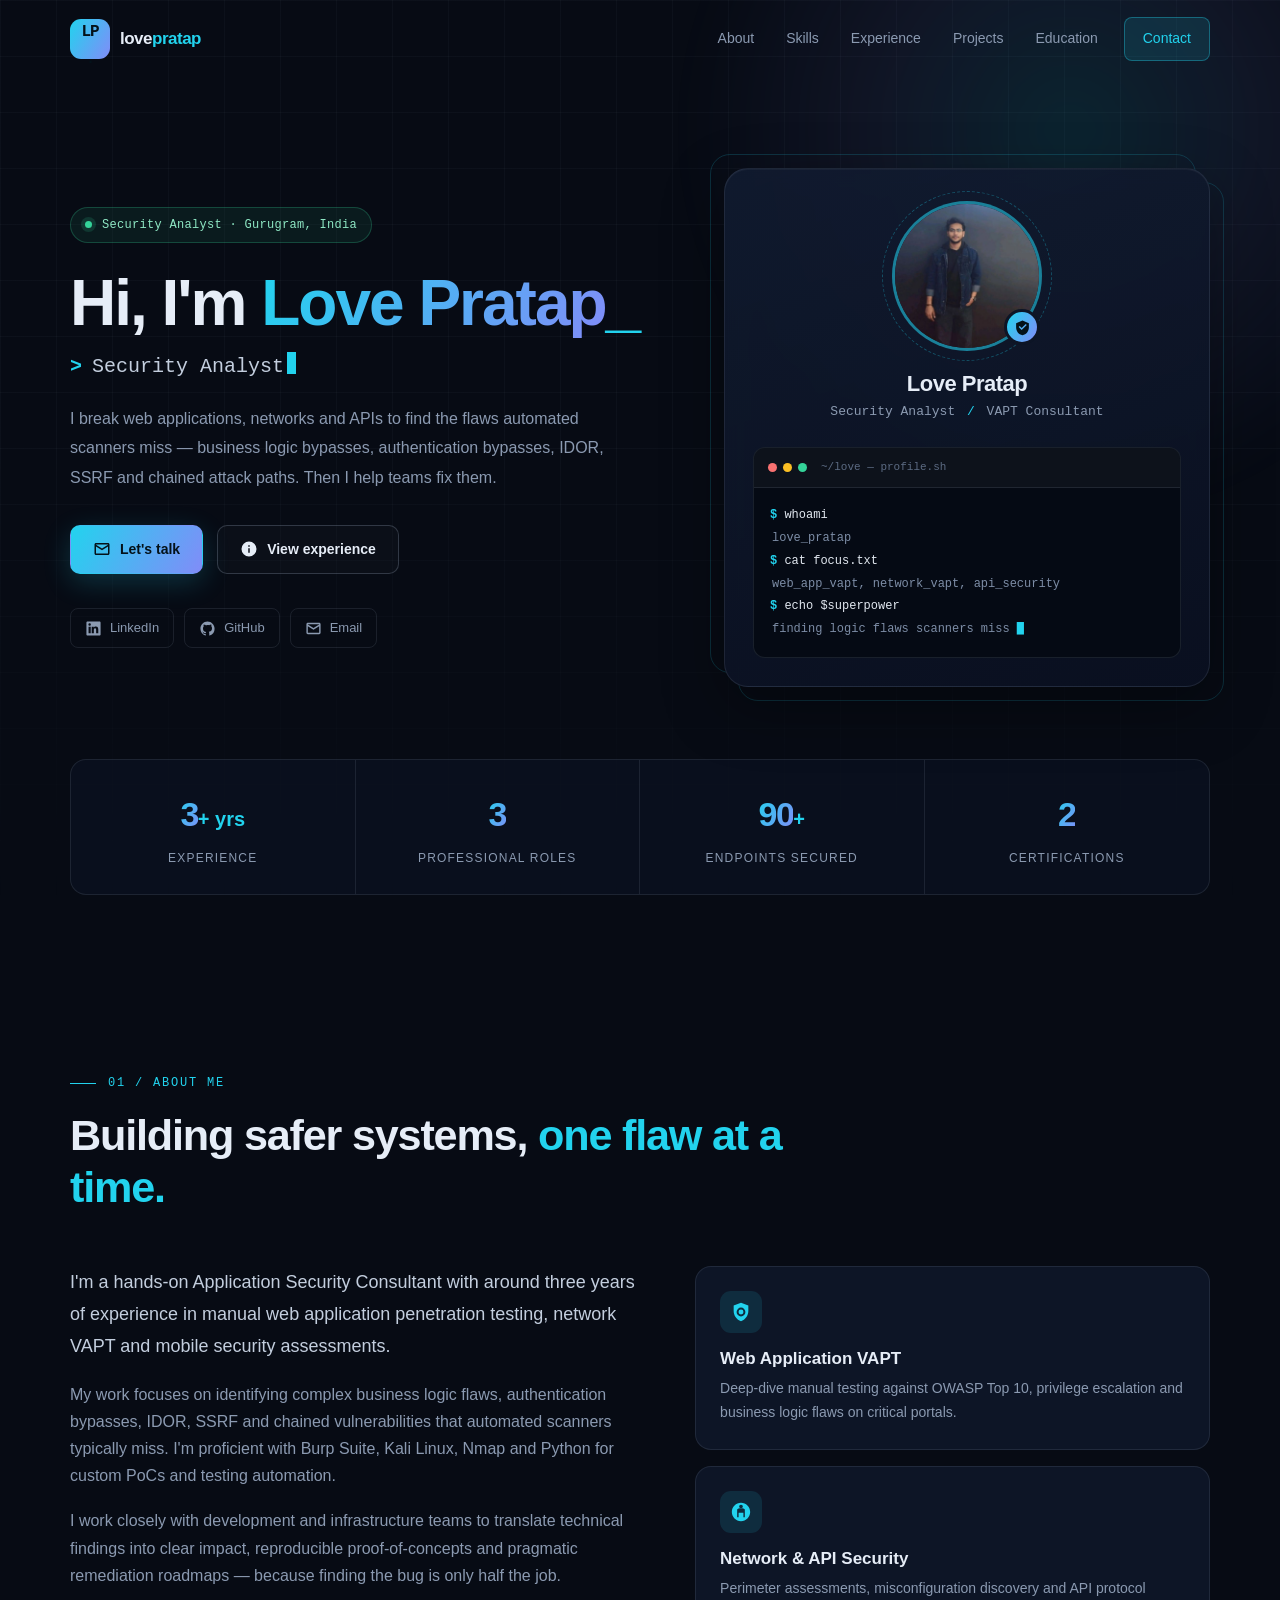
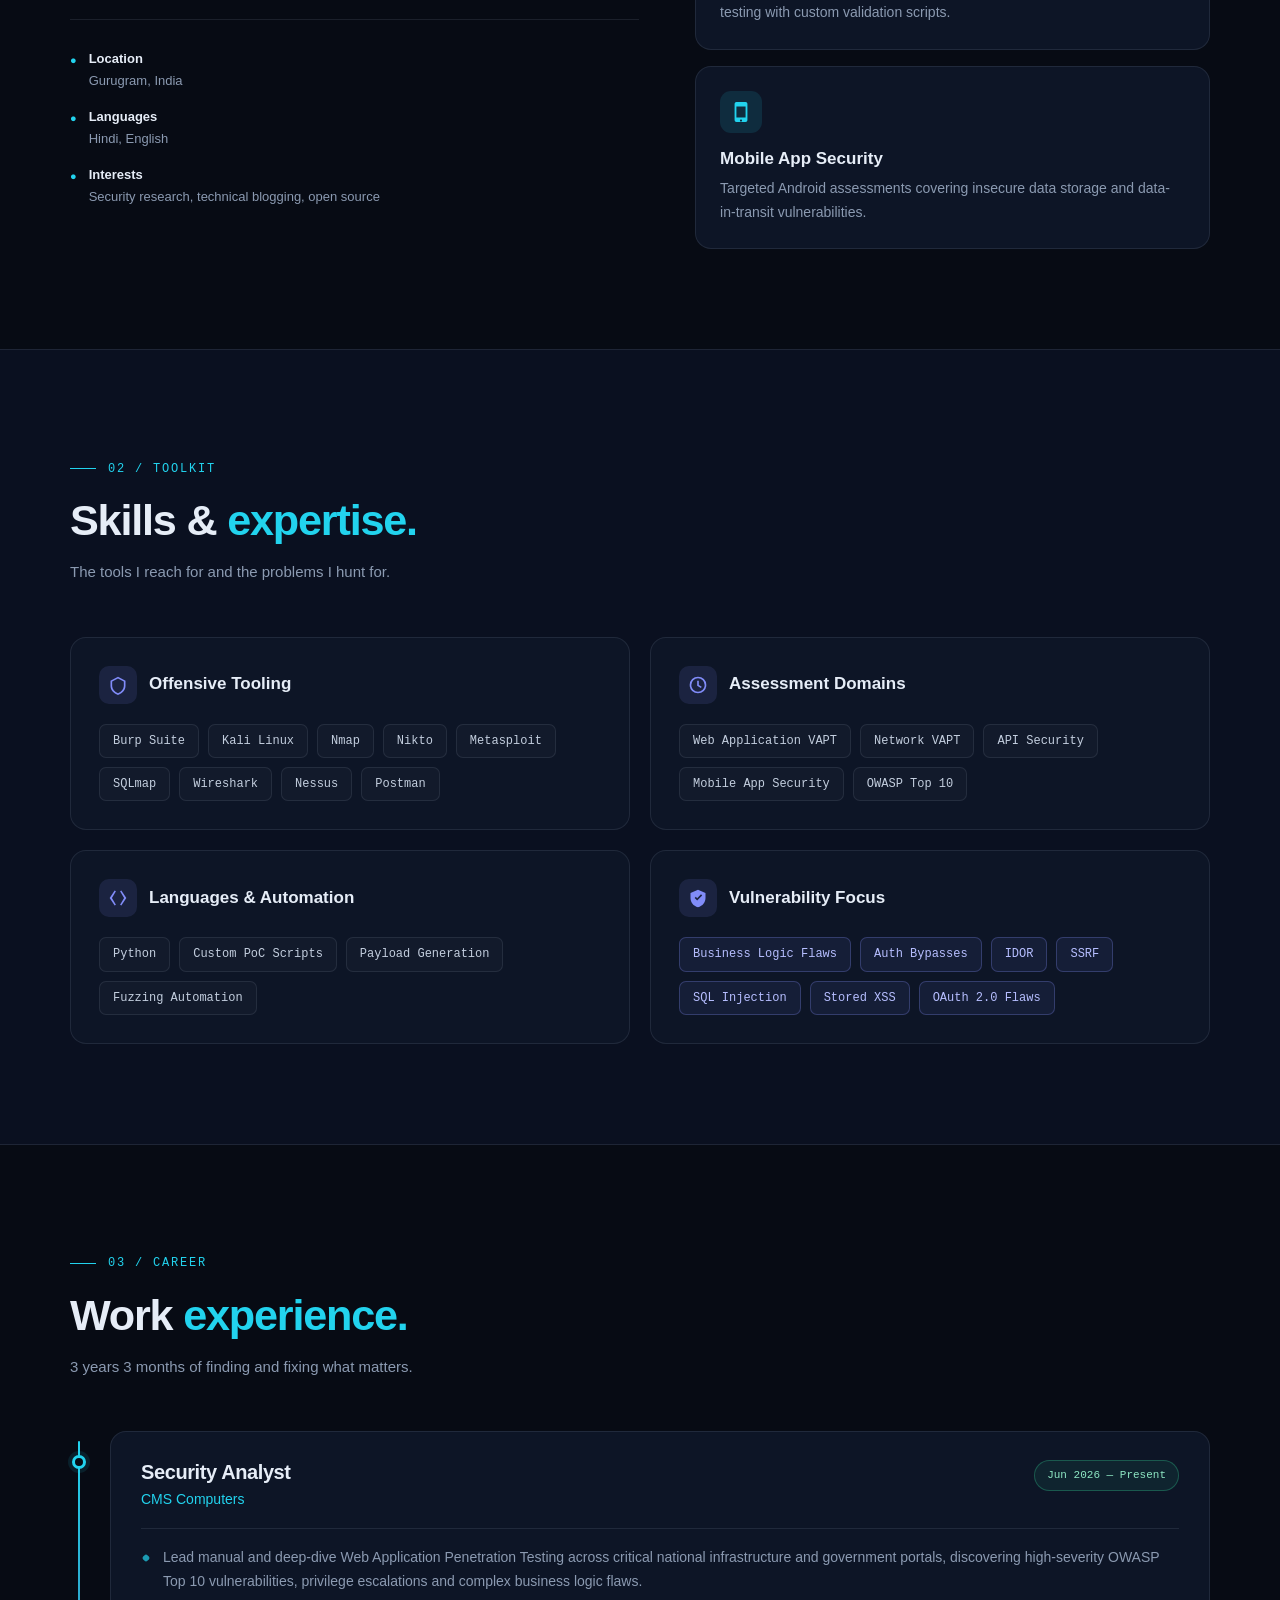
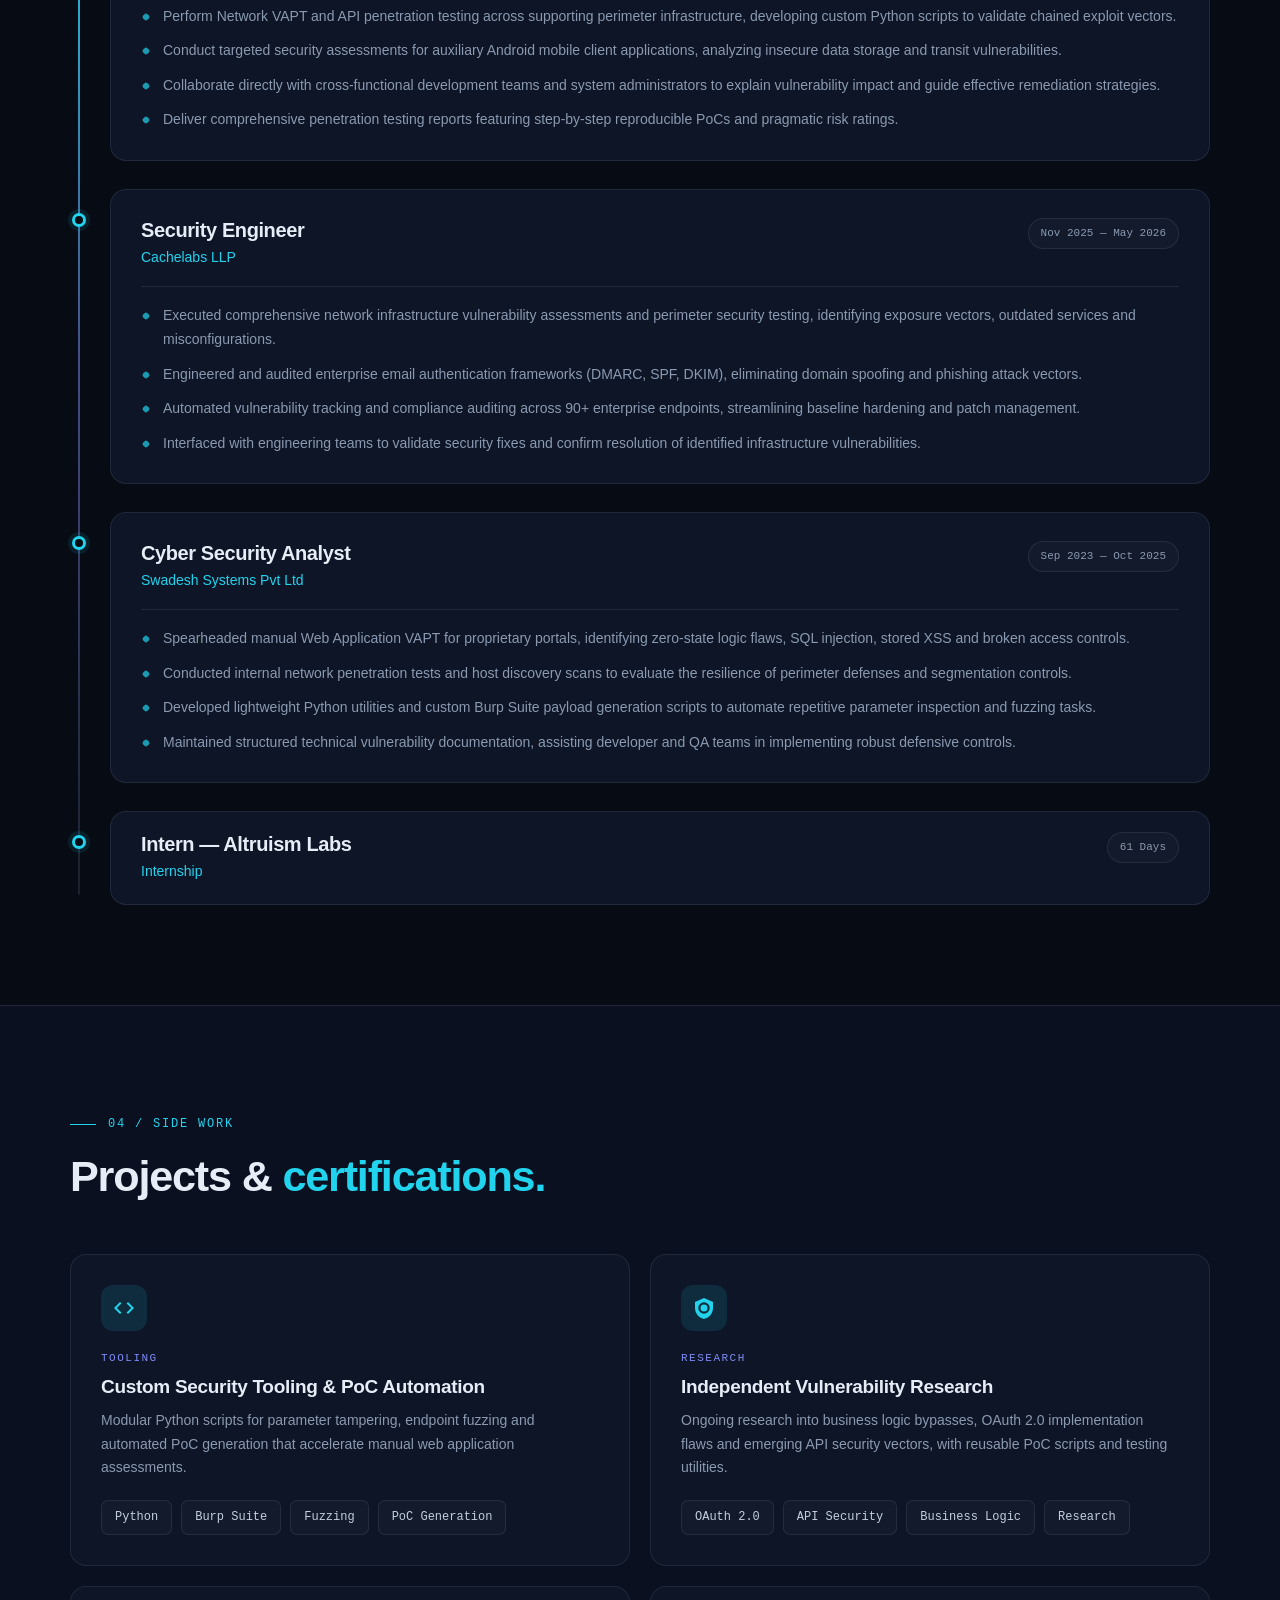
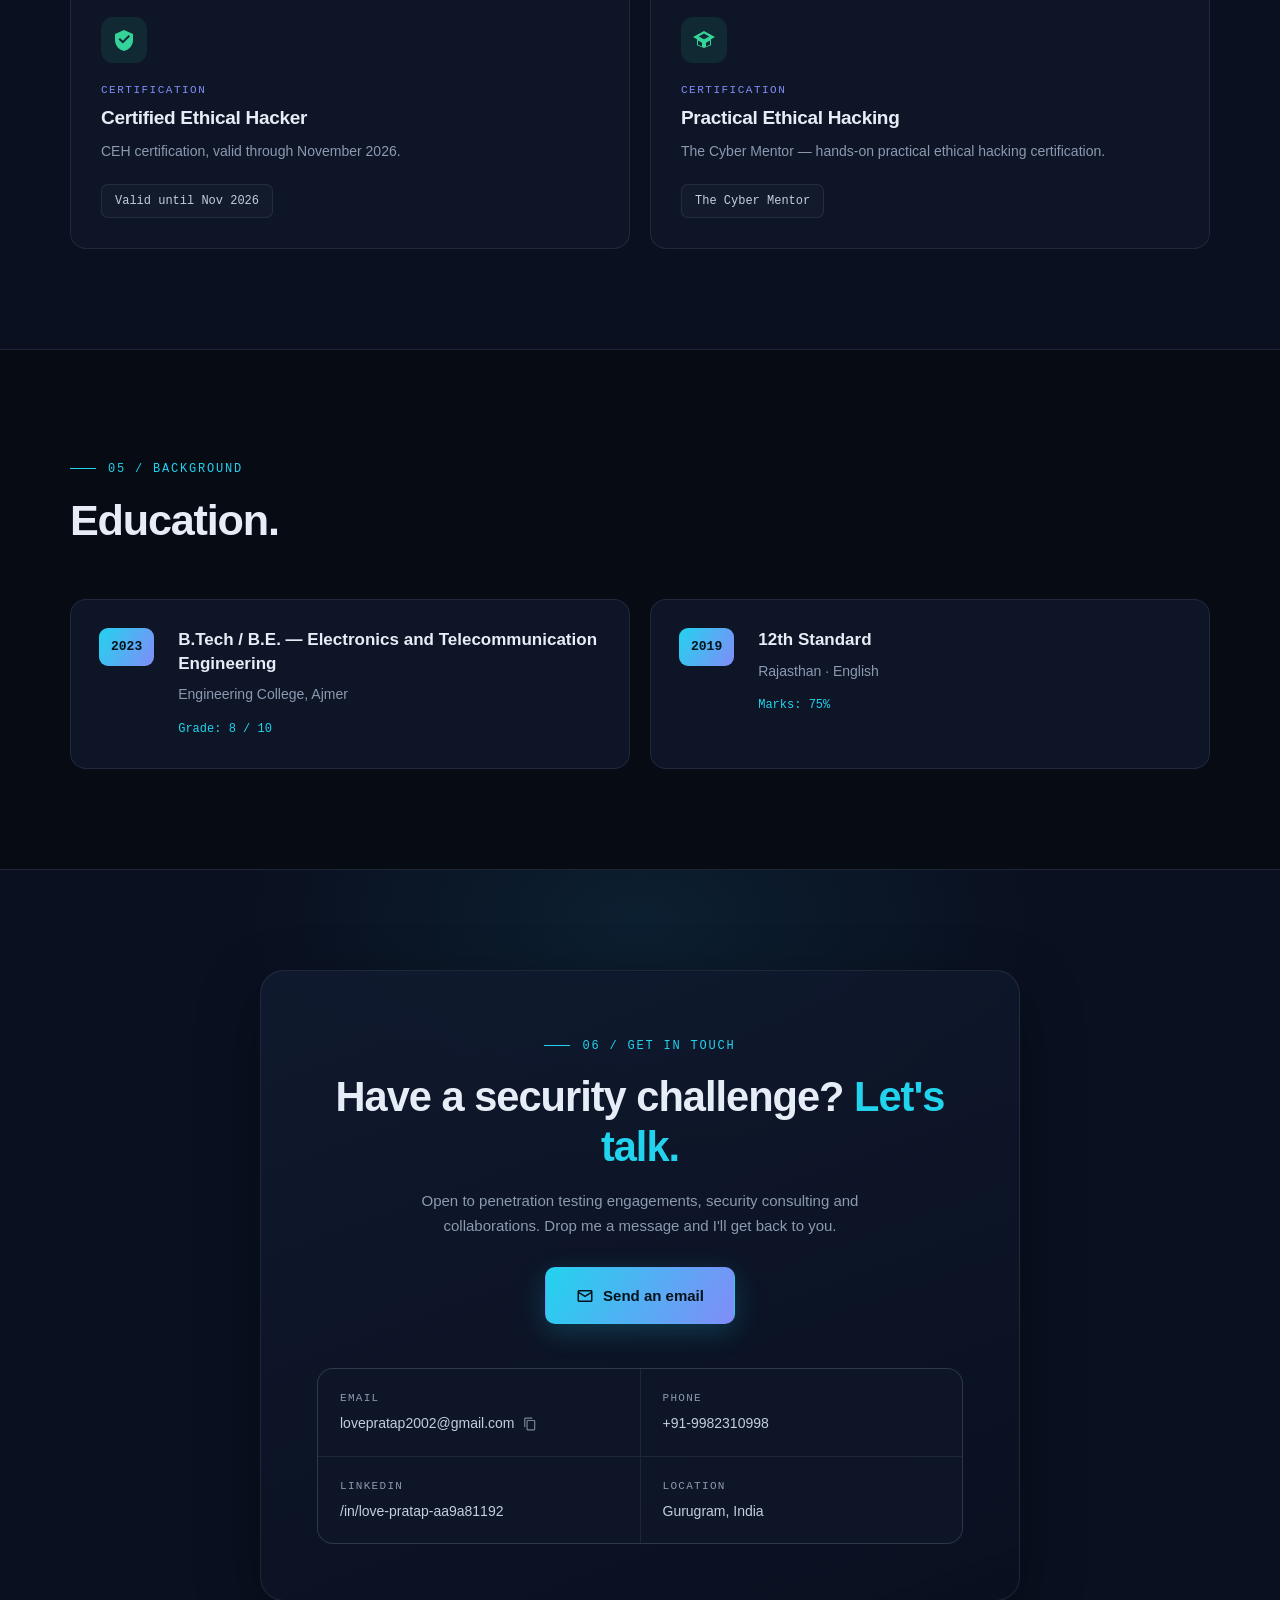
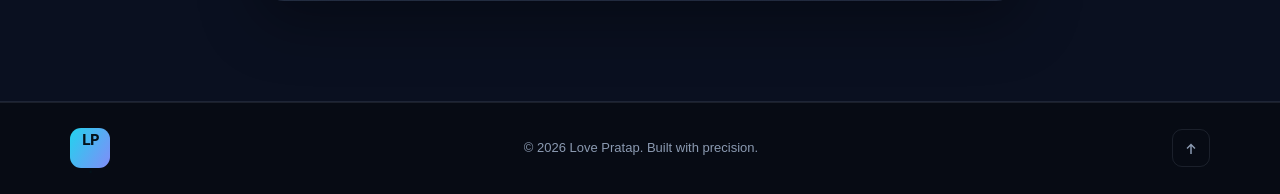
==== commit cf97466b: "Use SVG profile asset" ====
--- a/index.html
+++ b/index.html
@@ -103,7 +103,7 @@
         <div class="hero-visual reveal" aria-label="Profile overview">
           <div class="profile-card">
             <div class="profile-photo-wrap">
-              <img src="assets/profile.jpg" alt="Portrait of Love Pratap" class="profile-photo" width="600" height="600" />
+              <img src="assets/profile.svg" alt="Portrait of Love Pratap" class="profile-photo" width="600" height="600" />
               <span class="photo-ring" aria-hidden="true"></span>
               <span class="verified-badge" title="Security Analyst">
                 <svg viewBox="0 0 24 24" aria-hidden="true"><path d="M12 2 3 6v6c0 5.05 3.41 9.74 9 11 5.59-1.26 9-5.95 9-11V6l-9-4zm-1.2 13.6-4.2-4.2 1.4-1.4 2.8 2.8 5.8-5.8 1.4 1.4-7.2 7.2z"/></svg>
--- a/css/style.css
+++ b/css/style.css
@@ -0,0 +1,973 @@
+/* ============================================================
+   LOVE PRATAP — PORTFOLIO STYLES
+   ============================================================ */
+
+/* ---------- Design tokens ---------- */
+:root {
+  --bg: #070b14;
+  --bg-alt: #0a1020;
+  --surface: #0d1526;
+  --surface-2: #111b30;
+  --border: rgba(148, 163, 184, 0.14);
+  --border-strong: rgba(148, 163, 184, 0.28);
+  --text: #e6edf7;
+  --text-soft: #c3cede;
+  --muted: #8b9ab1;
+  --accent: #22d3ee;
+  --accent-dim: rgba(34, 211, 238, 0.12);
+  --accent-2: #818cf8;
+  --accent-grad: linear-gradient(120deg, #22d3ee 0%, #818cf8 100%);
+  --red: #f87171;
+  --yellow: #fbbf24;
+  --green: #34d399;
+  --font: "Inter", -apple-system, BlinkMacSystemFont, "Segoe UI", sans-serif;
+  --mono: "JetBrains Mono", "SFMono-Regular", Consolas, monospace;
+  --radius: 16px;
+  --radius-sm: 10px;
+  --shadow: 0 20px 60px rgba(0, 0, 0, 0.35);
+  --container: 1140px;
+  --ease: cubic-bezier(0.22, 1, 0.36, 1);
+}
+
+/* ---------- Reset & base ---------- */
+*,
+*::before,
+*::after { box-sizing: border-box; }
+
+html {
+  scroll-behavior: smooth;
+  scroll-padding-top: 90px;
+  -webkit-text-size-adjust: 100%;
+}
+
+body {
+  margin: 0;
+  background: var(--bg);
+  color: var(--text);
+  font-family: var(--font);
+  font-size: 16px;
+  line-height: 1.7;
+  -webkit-font-smoothing: antialiased;
+  overflow-x: hidden;
+}
+
+img { max-width: 100%; display: block; }
+a { color: inherit; text-decoration: none; }
+ul { list-style: none; padding: 0; margin: 0; }
+button { font: inherit; cursor: pointer; }
+h1, h2, h3, h4 { line-height: 1.2; margin: 0; font-weight: 700; }
+p { margin: 0; }
+
+::selection { background: rgba(34, 211, 238, 0.3); color: #fff; }
+
+:focus-visible {
+  outline: 2px solid var(--accent);
+  outline-offset: 3px;
+  border-radius: 4px;
+}
+
+.skip-link {
+  position: fixed;
+  top: -100px;
+  left: 16px;
+  z-index: 999;
+  background: var(--accent);
+  color: #04121a;
+  padding: 10px 18px;
+  border-radius: 8px;
+  font-weight: 600;
+  transition: top 0.2s;
+}
+.skip-link:focus { top: 16px; }
+
+.container {
+  width: min(100% - 48px, var(--container));
+  margin-inline: auto;
+}
+
+.text-accent { color: var(--accent); }
+.gradient-text {
+  background: var(--accent-grad);
+  -webkit-background-clip: text;
+  background-clip: text;
+  color: transparent;
+}
+
+/* ---------- Header / navigation ---------- */
+.site-header {
+  position: fixed;
+  inset: 0 0 auto 0;
+  z-index: 100;
+  transition: background 0.3s, border-color 0.3s, backdrop-filter 0.3s;
+  border-bottom: 1px solid transparent;
+}
+.site-header.scrolled {
+  background: rgba(7, 11, 20, 0.82);
+  backdrop-filter: blur(16px);
+  -webkit-backdrop-filter: blur(16px);
+  border-bottom-color: var(--border);
+}
+.nav {
+  display: flex;
+  align-items: center;
+  justify-content: space-between;
+  height: 78px;
+}
+.brand { display: inline-flex; align-items: center; gap: 10px; }
+.brand-mark {
+  display: grid;
+  place-items: center;
+  width: 40px;
+  height: 40px;
+  border-radius: 11px;
+  background: var(--accent-grad);
+  color: #04121a;
+  font-family: var(--mono);
+  font-weight: 700;
+  font-size: 16px;
+  letter-spacing: -1px;
+}
+.brand-dot { color: #04121a; }
+.brand-text {
+  font-weight: 700;
+  font-size: 17px;
+  letter-spacing: -0.5px;
+}
+.nav-links { display: flex; align-items: center; gap: 4px; }
+.nav-link {
+  position: relative;
+  display: block;
+  padding: 9px 14px;
+  font-size: 14px;
+  font-weight: 500;
+  color: var(--muted);
+  border-radius: 8px;
+  transition: color 0.2s, background 0.2s;
+}
+.nav-link::after {
+  content: "";
+  position: absolute;
+  left: 14px;
+  right: 14px;
+  bottom: 3px;
+  height: 2px;
+  background: var(--accent);
+  transform: scaleX(0);
+  transform-origin: left;
+  transition: transform 0.25s var(--ease);
+}
+.nav-link:hover,
+.nav-link.active { color: var(--text); }
+.nav-link.active::after { transform: scaleX(1); }
+.nav-cta {
+  margin-left: 8px;
+  padding: 9px 18px;
+  color: var(--accent);
+  border: 1px solid rgba(34, 211, 238, 0.35);
+  background: var(--accent-dim);
+}
+.nav-cta::after { display: none; }
+.nav-cta:hover { background: rgba(34, 211, 238, 0.2); color: #fff; }
+
+.menu-toggle {
+  display: none;
+  width: 42px;
+  height: 42px;
+  border: 1px solid var(--border);
+  border-radius: 10px;
+  background: var(--surface);
+  padding: 10px;
+}
+.menu-toggle span {
+  display: block;
+  height: 2px;
+  width: 100%;
+  background: var(--text);
+  border-radius: 2px;
+  transition: transform 0.25s, opacity 0.25s;
+}
+.menu-toggle span + span { margin-top: 5px; }
+.menu-toggle[aria-expanded="true"] span:nth-child(1) { transform: translateY(7px) rotate(45deg); }
+.menu-toggle[aria-expanded="true"] span:nth-child(2) { opacity: 0; }
+.menu-toggle[aria-expanded="true"] span:nth-child(3) { transform: translateY(-7px) rotate(-45deg); }
+
+/* ---------- Hero ---------- */
+.hero {
+  position: relative;
+  padding: 168px 0 70px;
+  overflow: hidden;
+  isolation: isolate;
+}
+.hero-grid-bg {
+  position: absolute;
+  inset: 0;
+  z-index: -2;
+  background-image:
+    linear-gradient(rgba(148, 163, 184, 0.045) 1px, transparent 1px),
+    linear-gradient(90deg, rgba(148, 163, 184, 0.045) 1px, transparent 1px);
+  background-size: 56px 56px;
+  mask-image: linear-gradient(to bottom, #000 0%, #000 45%, transparent 95%);
+  -webkit-mask-image: linear-gradient(to bottom, #000 0%, #000 45%, transparent 95%);
+}
+.hero-glow {
+  position: absolute;
+  top: -260px;
+  right: -180px;
+  width: 780px;
+  height: 780px;
+  z-index: -1;
+  background: radial-gradient(circle, rgba(34, 211, 238, 0.13) 0%, rgba(129, 140, 248, 0.08) 35%, transparent 70%);
+  filter: blur(20px);
+  pointer-events: none;
+}
+.hero-inner {
+  display: grid;
+  grid-template-columns: 1.1fr 0.9fr;
+  gap: 60px;
+  align-items: center;
+}
+.status-pill {
+  display: inline-flex;
+  align-items: center;
+  gap: 10px;
+  padding: 7px 14px;
+  background: rgba(52, 211, 153, 0.08);
+  border: 1px solid rgba(52, 211, 153, 0.25);
+  border-radius: 100px;
+  font-family: var(--mono);
+  font-size: 12px;
+  color: #8ee7c4;
+  letter-spacing: 0.3px;
+}
+.status-dot {
+  width: 7px;
+  height: 7px;
+  border-radius: 50%;
+  background: var(--green);
+  box-shadow: 0 0 0 4px rgba(52, 211, 153, 0.15);
+  animation: pulse 2s infinite;
+}
+@keyframes pulse {
+  0%, 100% { box-shadow: 0 0 0 4px rgba(52, 211, 153, 0.15); }
+  50% { box-shadow: 0 0 0 7px rgba(52, 211, 153, 0.04); }
+}
+.hero-title {
+  margin: 22px 0 8px;
+  font-size: clamp(2.4rem, 5vw, 4rem);
+  font-weight: 800;
+  letter-spacing: -2px;
+}
+.cursor {
+  color: var(--accent);
+  animation: blink 1.1s step-end infinite;
+}
+@keyframes blink { 50% { opacity: 0; } }
+.hero-role {
+  display: flex;
+  align-items: center;
+  gap: 10px;
+  min-height: 34px;
+  font-family: var(--mono);
+  font-size: clamp(1rem, 2vw, 1.25rem);
+  color: var(--text-soft);
+}
+.prompt { color: var(--accent); font-weight: 600; }
+#typedText::after {
+  content: "";
+  display: inline-block;
+  width: 9px;
+  height: 1.1em;
+  margin-left: 3px;
+  vertical-align: -2px;
+  background: var(--accent);
+  animation: blink 1s step-end infinite;
+}
+.hero-description {
+  max-width: 560px;
+  margin-top: 20px;
+  color: var(--muted);
+  font-size: 16px;
+  line-height: 1.85;
+}
+.hero-actions {
+  display: flex;
+  flex-wrap: wrap;
+  gap: 14px;
+  margin-top: 32px;
+}
+.btn {
+  display: inline-flex;
+  align-items: center;
+  justify-content: center;
+  gap: 9px;
+  padding: 12px 22px;
+  border-radius: 10px;
+  font-size: 14px;
+  font-weight: 600;
+  border: 1px solid transparent;
+  transition: transform 0.2s var(--ease), box-shadow 0.2s, background 0.2s, color 0.2s;
+}
+.btn svg { width: 18px; height: 18px; fill: currentColor; }
+.btn:hover { transform: translateY(-2px); }
+.btn-primary {
+  background: var(--accent-grad);
+  color: #04121a;
+  box-shadow: 0 8px 28px rgba(34, 211, 238, 0.2);
+}
+.btn-primary:hover { box-shadow: 0 12px 34px rgba(34, 211, 238, 0.34); }
+.btn-outline {
+  border-color: var(--border-strong);
+  color: var(--text);
+  background: rgba(255, 255, 255, 0.02);
+}
+.btn-outline:hover { border-color: var(--accent); color: var(--accent); }
+.btn-lg { padding: 15px 30px; font-size: 15px; margin-top: 28px; }
+
+.social-row {
+  display: flex;
+  flex-wrap: wrap;
+  gap: 10px;
+  margin-top: 34px;
+}
+.social-link {
+  display: inline-flex;
+  align-items: center;
+  gap: 8px;
+  padding: 8px 14px;
+  border: 1px solid var(--border);
+  border-radius: 8px;
+  color: var(--muted);
+  font-size: 13px;
+  font-weight: 500;
+  transition: all 0.2s;
+}
+.social-link svg { width: 17px; height: 17px; fill: currentColor; }
+.social-link:hover {
+  color: var(--accent);
+  border-color: rgba(34, 211, 238, 0.4);
+  background: var(--accent-dim);
+  transform: translateY(-2px);
+}
+
+/* Profile / terminal card */
+.hero-visual { position: relative; }
+.profile-card {
+  position: relative;
+  z-index: 2;
+  padding: 28px;
+  border: 1px solid var(--border);
+  border-radius: 24px;
+  background: linear-gradient(160deg, rgba(17, 27, 48, 0.9), rgba(10, 16, 32, 0.95));
+  box-shadow: var(--shadow), inset 0 1px 0 rgba(255, 255, 255, 0.04);
+  backdrop-filter: blur(8px);
+}
+.profile-photo-wrap {
+  position: relative;
+  width: 150px;
+  height: 150px;
+  margin: 4px auto 20px;
+}
+.profile-photo {
+  width: 100%;
+  height: 100%;
+  object-fit: cover;
+  border-radius: 50%;
+  position: relative;
+  z-index: 2;
+  border: 3px solid rgba(34, 211, 238, 0.55);
+  background: var(--surface-2);
+}
+.photo-ring {
+  position: absolute;
+  inset: -10px;
+  border-radius: 50%;
+  border: 1px dashed rgba(34, 211, 238, 0.3);
+  animation: spin 24s linear infinite;
+}
+@keyframes spin { to { transform: rotate(360deg); } }
+.verified-badge {
+  position: absolute;
+  right: 2px;
+  bottom: 6px;
+  z-index: 3;
+  width: 36px;
+  height: 36px;
+  display: grid;
+  place-items: center;
+  border-radius: 50%;
+  background: var(--accent-grad);
+  border: 3px solid var(--surface);
+}
+.verified-badge svg { width: 17px; height: 17px; fill: #04121a; }
+.profile-meta { text-align: center; margin-bottom: 24px; }
+.profile-meta h2 { font-size: 22px; letter-spacing: -0.5px; }
+.profile-meta p { margin-top: 4px; font-size: 13px; color: var(--muted); font-family: var(--mono); }
+.meta-sep { color: var(--accent); margin: 0 4px; }
+.terminal {
+  border-radius: 12px;
+  border: 1px solid var(--border);
+  overflow: hidden;
+  background: #050a14;
+}
+.terminal-bar {
+  display: flex;
+  align-items: center;
+  gap: 6px;
+  padding: 10px 14px;
+  background: rgba(255, 255, 255, 0.03);
+  border-bottom: 1px solid var(--border);
+}
+.dot { width: 9px; height: 9px; border-radius: 50%; }
+.dot.red { background: var(--red); }
+.dot.yellow { background: var(--yellow); }
+.dot.green { background: var(--green); }
+.terminal-title {
+  margin-left: 8px;
+  font-family: var(--mono);
+  font-size: 11px;
+  color: #5c6b83;
+}
+.terminal-body {
+  padding: 16px;
+  font-family: var(--mono);
+  font-size: 12px;
+  line-height: 1.9;
+  color: var(--text-soft);
+}
+.terminal-body p { white-space: nowrap; overflow: hidden; text-overflow: ellipsis; }
+.t-prompt { color: var(--accent); font-weight: 600; }
+.t-cmd { color: #e2e8f0; }
+.t-out { color: #7d8da6; padding-left: 2px; }
+.t-cursor { color: var(--accent); animation: blink 1s step-end infinite; }
+.card-decor {
+  position: absolute;
+  border: 1px solid rgba(34, 211, 238, 0.18);
+  border-radius: 20px;
+  z-index: 1;
+}
+.card-decor-one { inset: -14px 14px 14px -14px; }
+.card-decor-two { inset: 14px -14px -14px 14px; }
+
+/* Stats row */
+.stats-row {
+  display: grid;
+  grid-template-columns: repeat(4, 1fr);
+  gap: 0;
+  margin-top: 72px;
+  border: 1px solid var(--border);
+  border-radius: var(--radius);
+  background: rgba(13, 21, 38, 0.5);
+  overflow: hidden;
+}
+.stat {
+  padding: 26px 20px;
+  text-align: center;
+  border-right: 1px solid var(--border);
+}
+.stat:last-child { border-right: 0; }
+.stat-number {
+  font-size: 34px;
+  font-weight: 800;
+  letter-spacing: -1.5px;
+  background: var(--accent-grad);
+  -webkit-background-clip: text;
+  background-clip: text;
+  color: transparent;
+}
+.stat-suffix { font-size: 20px; font-weight: 700; color: var(--accent); }
+.stat-label {
+  display: block;
+  margin-top: 4px;
+  font-size: 12px;
+  color: var(--muted);
+  text-transform: uppercase;
+  letter-spacing: 1.2px;
+}
+
+/* ---------- Sections ---------- */
+.section { padding: 100px 0; }
+.section-alt {
+  background: var(--bg-alt);
+  border-top: 1px solid var(--border);
+  border-bottom: 1px solid var(--border);
+}
+.section-heading { margin-bottom: 52px; max-width: 720px; }
+.section-kicker {
+  display: inline-flex;
+  align-items: center;
+  gap: 12px;
+  font-family: var(--mono);
+  font-size: 12px;
+  letter-spacing: 1.8px;
+  text-transform: uppercase;
+  color: var(--accent);
+  margin-bottom: 16px;
+}
+.kicker-line { width: 26px; height: 1px; background: var(--accent); }
+.section-heading h2 {
+  font-size: clamp(1.9rem, 3.5vw, 2.7rem);
+  letter-spacing: -1.2px;
+}
+.section-sub { margin-top: 12px; color: var(--muted); font-size: 15px; }
+
+/* ---------- About ---------- */
+.about-grid {
+  display: grid;
+  grid-template-columns: 1.05fr 0.95fr;
+  gap: 56px;
+  align-items: start;
+}
+.about-text p { color: var(--muted); margin-bottom: 18px; }
+.about-text .lead { color: var(--text-soft); font-size: 18px; line-height: 1.8; font-weight: 400; }
+.about-facts {
+  display: grid;
+  gap: 14px;
+  margin-top: 30px;
+  padding-top: 28px;
+  border-top: 1px solid var(--border);
+}
+.fact { display: flex; gap: 12px; align-items: flex-start; }
+.fact-icon { color: var(--accent); font-size: 11px; line-height: 2.2; }
+.fact div { display: flex; flex-direction: column; }
+.fact strong { font-size: 13px; color: var(--text); font-weight: 600; }
+.fact span:not(.fact-icon) { font-size: 13px; color: var(--muted); }
+.about-cards { display: grid; gap: 16px; }
+.service-card {
+  padding: 24px;
+  border: 1px solid var(--border);
+  border-radius: var(--radius);
+  background: var(--surface);
+  transition: transform 0.25s var(--ease), border-color 0.25s, box-shadow 0.25s;
+}
+.service-card:hover {
+  transform: translateX(6px);
+  border-color: rgba(34, 211, 238, 0.35);
+  box-shadow: 0 12px 32px rgba(0, 0, 0, 0.25);
+}
+.service-icon {
+  width: 42px;
+  height: 42px;
+  display: grid;
+  place-items: center;
+  border-radius: 11px;
+  background: var(--accent-dim);
+  color: var(--accent);
+  margin-bottom: 16px;
+}
+.service-icon svg { width: 22px; height: 22px; fill: currentColor; }
+.service-card h3 { font-size: 17px; margin-bottom: 8px; }
+.service-card p { font-size: 14px; color: var(--muted); line-height: 1.7; }
+
+/* ---------- Skills ---------- */
+.skills-grid {
+  display: grid;
+  grid-template-columns: repeat(2, 1fr);
+  gap: 20px;
+}
+.skill-group {
+  padding: 28px;
+  border: 1px solid var(--border);
+  border-radius: var(--radius);
+  background: var(--surface);
+  transition: border-color 0.25s, transform 0.25s var(--ease);
+}
+.skill-group:hover { border-color: rgba(34, 211, 238, 0.3); transform: translateY(-3px); }
+.skill-group-head { display: flex; align-items: center; gap: 12px; margin-bottom: 20px; }
+.skill-group-icon {
+  width: 38px;
+  height: 38px;
+  display: grid;
+  place-items: center;
+  border-radius: 10px;
+  background: rgba(129, 140, 248, 0.12);
+  color: var(--accent-2);
+}
+.skill-group-icon svg { width: 20px; height: 20px; fill: currentColor; }
+.skill-group h3 { font-size: 17px; }
+.tag-list { display: flex; flex-wrap: wrap; gap: 9px; }
+.tag {
+  display: inline-block;
+  padding: 6px 13px;
+  border-radius: 7px;
+  border: 1px solid var(--border);
+  background: rgba(255, 255, 255, 0.025);
+  color: var(--text-soft);
+  font-family: var(--mono);
+  font-size: 12px;
+  transition: all 0.2s;
+}
+.tag:hover { border-color: var(--accent); color: var(--accent); background: var(--accent-dim); }
+.tag-accent {
+  border-color: rgba(129, 140, 248, 0.28);
+  color: #b6beff;
+  background: rgba(129, 140, 248, 0.08);
+}
+.tag-accent:hover { border-color: var(--accent-2); color: #fff; background: rgba(129, 140, 248, 0.18); }
+
+/* ---------- Timeline ---------- */
+.timeline { position: relative; padding-left: 40px; }
+.timeline::before {
+  content: "";
+  position: absolute;
+  left: 8px;
+  top: 10px;
+  bottom: 10px;
+  width: 2px;
+  background: linear-gradient(to bottom, var(--accent), rgba(129, 140, 248, 0.5), var(--border));
+  border-radius: 2px;
+}
+.timeline-item { position: relative; margin-bottom: 28px; }
+.timeline-item:last-child { margin-bottom: 0; }
+.timeline-marker {
+  position: absolute;
+  left: -38px;
+  top: 24px;
+  width: 14px;
+  height: 14px;
+  border-radius: 50%;
+  background: var(--bg);
+  border: 3px solid var(--accent);
+  box-shadow: 0 0 0 4px rgba(34, 211, 238, 0.1);
+  z-index: 1;
+}
+.timeline-content {
+  padding: 28px 30px;
+  border: 1px solid var(--border);
+  border-radius: var(--radius);
+  background: var(--surface);
+  transition: border-color 0.25s, box-shadow 0.25s;
+}
+.timeline-content:hover {
+  border-color: rgba(34, 211, 238, 0.3);
+  box-shadow: 0 14px 36px rgba(0, 0, 0, 0.25);
+}
+.timeline-compact { padding: 20px 30px; }
+.timeline-top {
+  display: flex;
+  align-items: flex-start;
+  justify-content: space-between;
+  gap: 20px;
+  flex-wrap: wrap;
+  padding-bottom: 16px;
+  margin-bottom: 16px;
+  border-bottom: 1px solid var(--border);
+}
+.timeline-compact .timeline-top { padding-bottom: 0; margin-bottom: 0; border-bottom: 0; }
+.timeline-top h3 { font-size: 20px; letter-spacing: -0.4px; }
+.company { margin-top: 4px; color: var(--accent); font-size: 14px; font-weight: 500; }
+.date-badge {
+  padding: 5px 12px;
+  border-radius: 100px;
+  border: 1px solid var(--border);
+  background: rgba(255, 255, 255, 0.025);
+  font-family: var(--mono);
+  font-size: 11px;
+  color: var(--muted);
+  white-space: nowrap;
+}
+.date-badge.current {
+  color: #8ee7c4;
+  border-color: rgba(52, 211, 153, 0.3);
+  background: rgba(52, 211, 153, 0.08);
+}
+.timeline-content ul { display: grid; gap: 10px; }
+.timeline-content li {
+  position: relative;
+  padding-left: 22px;
+  color: var(--muted);
+  font-size: 14px;
+  line-height: 1.75;
+}
+.timeline-content li::before {
+  content: "";
+  position: absolute;
+  left: 2px;
+  top: 10px;
+  width: 6px;
+  height: 6px;
+  border-radius: 2px;
+  background: var(--accent);
+  opacity: 0.7;
+  transform: rotate(45deg);
+}
+
+/* ---------- Projects & certifications ---------- */
+.project-grid {
+  display: grid;
+  grid-template-columns: repeat(2, 1fr);
+  gap: 20px;
+}
+.project-card {
+  display: flex;
+  flex-direction: column;
+  padding: 30px;
+  border: 1px solid var(--border);
+  border-radius: var(--radius);
+  background: var(--surface);
+  transition: transform 0.25s var(--ease), border-color 0.25s, box-shadow 0.25s;
+}
+.project-card:hover {
+  transform: translateY(-5px);
+  border-color: rgba(34, 211, 238, 0.4);
+  box-shadow: 0 18px 44px rgba(0, 0, 0, 0.3);
+}
+.project-icon {
+  width: 46px;
+  height: 46px;
+  display: grid;
+  place-items: center;
+  border-radius: 12px;
+  background: var(--accent-dim);
+  color: var(--accent);
+  margin-bottom: 18px;
+}
+.project-icon svg { width: 24px; height: 24px; fill: currentColor; }
+.project-label {
+  font-family: var(--mono);
+  font-size: 11px;
+  text-transform: uppercase;
+  letter-spacing: 1.5px;
+  color: var(--accent-2);
+  margin-bottom: 8px;
+}
+.project-card h3 { font-size: 19px; margin-bottom: 10px; letter-spacing: -0.3px; }
+.project-card p { color: var(--muted); font-size: 14px; margin-bottom: 20px; flex: 1; }
+.cert-card .project-icon { background: rgba(52, 211, 153, 0.1); color: var(--green); }
+
+/* ---------- Education ---------- */
+.education-grid { display: grid; grid-template-columns: repeat(2, 1fr); gap: 20px; }
+.edu-card {
+  display: flex;
+  gap: 24px;
+  padding: 28px;
+  border: 1px solid var(--border);
+  border-radius: var(--radius);
+  background: var(--surface);
+  transition: border-color 0.25s, transform 0.25s var(--ease);
+}
+.edu-card:hover { border-color: rgba(34, 211, 238, 0.35); transform: translateY(-3px); }
+.edu-year {
+  flex-shrink: 0;
+  align-self: flex-start;
+  padding: 8px 12px;
+  border-radius: 9px;
+  background: var(--accent-grad);
+  color: #04121a;
+  font-family: var(--mono);
+  font-size: 13px;
+  font-weight: 700;
+}
+.edu-body h3 { font-size: 17px; line-height: 1.4; }
+.edu-place { margin-top: 8px; color: var(--muted); font-size: 14px; }
+.edu-grade {
+  display: inline-block;
+  margin-top: 12px;
+  font-family: var(--mono);
+  font-size: 12px;
+  color: var(--accent);
+}
+
+/* ---------- Contact ---------- */
+.contact-section { position: relative; overflow: hidden; }
+.contact-section::before {
+  content: "";
+  position: absolute;
+  top: -200px;
+  left: 50%;
+  transform: translateX(-50%);
+  width: 800px;
+  height: 500px;
+  background: radial-gradient(ellipse, rgba(34, 211, 238, 0.08), transparent 70%);
+  pointer-events: none;
+}
+.contact-card {
+  position: relative;
+  max-width: 760px;
+  margin: 0 auto;
+  padding: 56px;
+  text-align: center;
+  border: 1px solid var(--border);
+  border-radius: 24px;
+  background: linear-gradient(160deg, rgba(17, 27, 48, 0.85), rgba(10, 16, 32, 0.95));
+  box-shadow: var(--shadow);
+}
+.contact-card .section-kicker { justify-content: center; }
+.contact-card h2 { font-size: clamp(1.8rem, 3.5vw, 2.6rem); letter-spacing: -1px; }
+.contact-lead { margin: 16px auto 0; max-width: 520px; color: var(--muted); font-size: 15px; }
+.contact-details {
+  display: grid;
+  grid-template-columns: repeat(2, 1fr);
+  gap: 1px;
+  margin-top: 44px;
+  background: var(--border);
+  border: 1px solid var(--border);
+  border-radius: var(--radius);
+  overflow: hidden;
+  text-align: left;
+}
+.contact-item {
+  padding: 20px 22px;
+  background: var(--surface);
+  display: flex;
+  flex-direction: column;
+  gap: 4px;
+  min-width: 0;
+}
+.contact-item-label {
+  font-family: var(--mono);
+  font-size: 11px;
+  text-transform: uppercase;
+  letter-spacing: 1.3px;
+  color: var(--muted);
+}
+.contact-item a,
+.contact-item span:not(.contact-item-label),
+.copy-value {
+  font-size: 14px;
+  color: var(--text-soft);
+  overflow-wrap: anywhere;
+  transition: color 0.2s;
+}
+.contact-item a:hover { color: var(--accent); }
+.copy-value {
+  display: inline-flex;
+  align-items: center;
+  gap: 8px;
+  padding: 0;
+  border: 0;
+  background: none;
+  text-align: left;
+  font-family: inherit;
+}
+.copy-value:hover { color: var(--accent); }
+.copy-value svg { width: 14px; height: 14px; fill: currentColor; flex-shrink: 0; opacity: 0.6; }
+
+/* ---------- Footer ---------- */
+.site-footer { border-top: 1px solid var(--border); background: var(--bg); }
+.footer-inner {
+  min-height: 90px;
+  display: flex;
+  align-items: center;
+  justify-content: space-between;
+  gap: 20px;
+}
+.footer-inner p { font-size: 13px; color: var(--muted); }
+.back-to-top {
+  width: 38px;
+  height: 38px;
+  display: grid;
+  place-items: center;
+  border: 1px solid var(--border);
+  border-radius: 10px;
+  color: var(--muted);
+  transition: all 0.2s;
+}
+.back-to-top:hover { color: var(--accent); border-color: var(--accent); transform: translateY(-3px); }
+.back-to-top svg { width: 18px; height: 18px; fill: currentColor; }
+
+/* ---------- Toast ---------- */
+.toast {
+  position: fixed;
+  bottom: 28px;
+  left: 50%;
+  transform: translate(-50%, 20px);
+  padding: 12px 22px;
+  border-radius: 10px;
+  background: var(--accent);
+  color: #04121a;
+  font-size: 13px;
+  font-weight: 600;
+  opacity: 0;
+  pointer-events: none;
+  transition: opacity 0.25s, transform 0.25s var(--ease);
+  z-index: 200;
+}
+.toast.show { opacity: 1; transform: translate(-50%, 0); }
+
+/* ---------- Reveal animation ---------- */
+.reveal {
+  opacity: 0;
+  transform: translateY(28px);
+  transition: opacity 0.7s var(--ease), transform 0.7s var(--ease);
+}
+.reveal.visible { opacity: 1; transform: none; }
+
+/* ---------- Responsive ---------- */
+@media (max-width: 980px) {
+  .hero { padding-top: 140px; }
+  .hero-inner { grid-template-columns: 1fr; gap: 48px; }
+  .hero-visual { max-width: 460px; width: 100%; margin-inline: auto; }
+  .hero-description { max-width: 100%; }
+  .about-grid { grid-template-columns: 1fr; gap: 40px; }
+  .skills-grid { grid-template-columns: 1fr; }
+  .contact-card { padding: 44px 28px; }
+}
+
+@media (max-width: 760px) {
+  .container { width: min(100% - 36px, var(--container)); }
+  .nav { height: 68px; }
+  .menu-toggle { display: block; }
+  .nav-links {
+    position: absolute;
+    top: 68px;
+    left: 0;
+    right: 0;
+    flex-direction: column;
+    align-items: stretch;
+    gap: 2px;
+    padding: 12px 18px 20px;
+    background: rgba(7, 11, 20, 0.97);
+    backdrop-filter: blur(16px);
+    border-bottom: 1px solid var(--border);
+    transform: translateY(-12px);
+    opacity: 0;
+    visibility: hidden;
+    transition: all 0.25s var(--ease);
+  }
+  .nav-links.open { transform: none; opacity: 1; visibility: visible; }
+  .nav-link { padding: 12px 14px; font-size: 15px; }
+  .nav-link::after { display: none; }
+  .nav-cta { margin: 8px 0 0; text-align: center; }
+  .section { padding: 72px 0; }
+  .stats-row { grid-template-columns: repeat(2, 1fr); margin-top: 56px; }
+  .stat:nth-child(2) { border-right: 0; }
+  .stat:nth-child(-n+2) { border-bottom: 1px solid var(--border); }
+  .project-grid, .education-grid { grid-template-columns: 1fr; }
+  .timeline { padding-left: 30px; }
+  .timeline-marker { left: -28px; }
+  .timeline-content { padding: 22px 20px; }
+  .timeline-top { flex-direction: column; gap: 10px; }
+  .contact-details { grid-template-columns: 1fr; }
+  .footer-inner { flex-direction: column; justify-content: center; text-align: center; padding: 22px 0; }
+}
+
+@media (max-width: 420px) {
+  .hero-title { letter-spacing: -1.2px; }
+  .hero-actions .btn { width: 100%; }
+  .social-row { gap: 8px; }
+  .profile-card { padding: 20px; }
+  .stat-number { font-size: 28px; }
+}
+
+/* ---------- Reduced motion ---------- */
+@media (prefers-reduced-motion: reduce) {
+  html { scroll-behavior: auto; }
+  *, *::before, *::after {
+    animation-duration: 0.01ms !important;
+    animation-iteration-count: 1 !important;
+    transition-duration: 0.01ms !important;
+  }
+  .reveal { opacity: 1; transform: none; }
+}
+
+/* ---------- Print ---------- */
+@media print {
+  :root { --bg: #fff; --bg-alt: #fff; --surface: #fff; --text: #111; --text-soft: #333; --muted: #444; --border: #ccc; }
+  body { background: #fff; color: #111; }
+  .site-header, .hero-grid-bg, .hero-glow, .card-decor, .social-row, .hero-actions, .back-to-top, .toast, .status-pill, .cursor { display: none !important; }
+  .hero { padding-top: 20px; }
+  .section { padding: 24px 0; break-inside: avoid; }
+  .reveal { opacity: 1 !important; transform: none !important; }
+  .section-heading h2, .hero-title, .gradient-text { color: #111 !important; background: none !important; }
+  .timeline-content, .service-card, .skill-group, .project-card, .edu-card, .stat { border-color: #ccc; background: #fff; box-shadow: none; }
+}
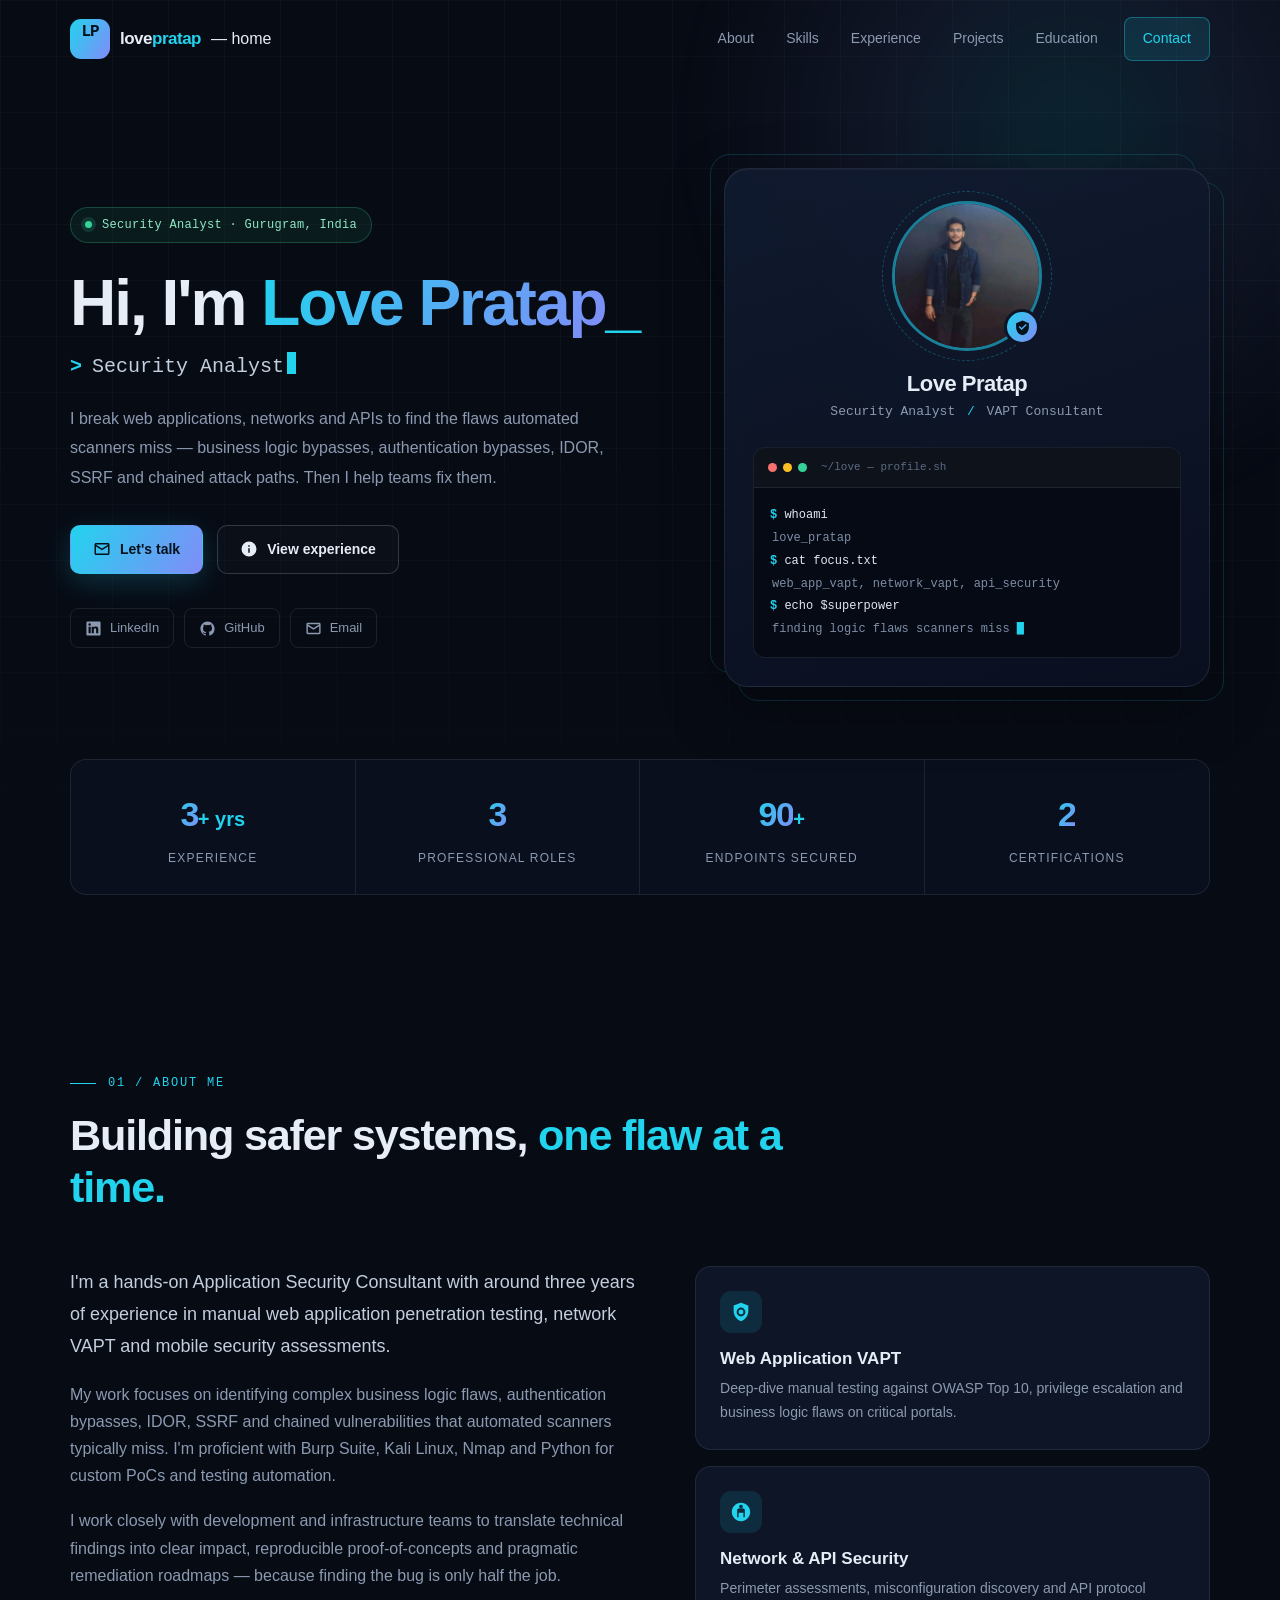
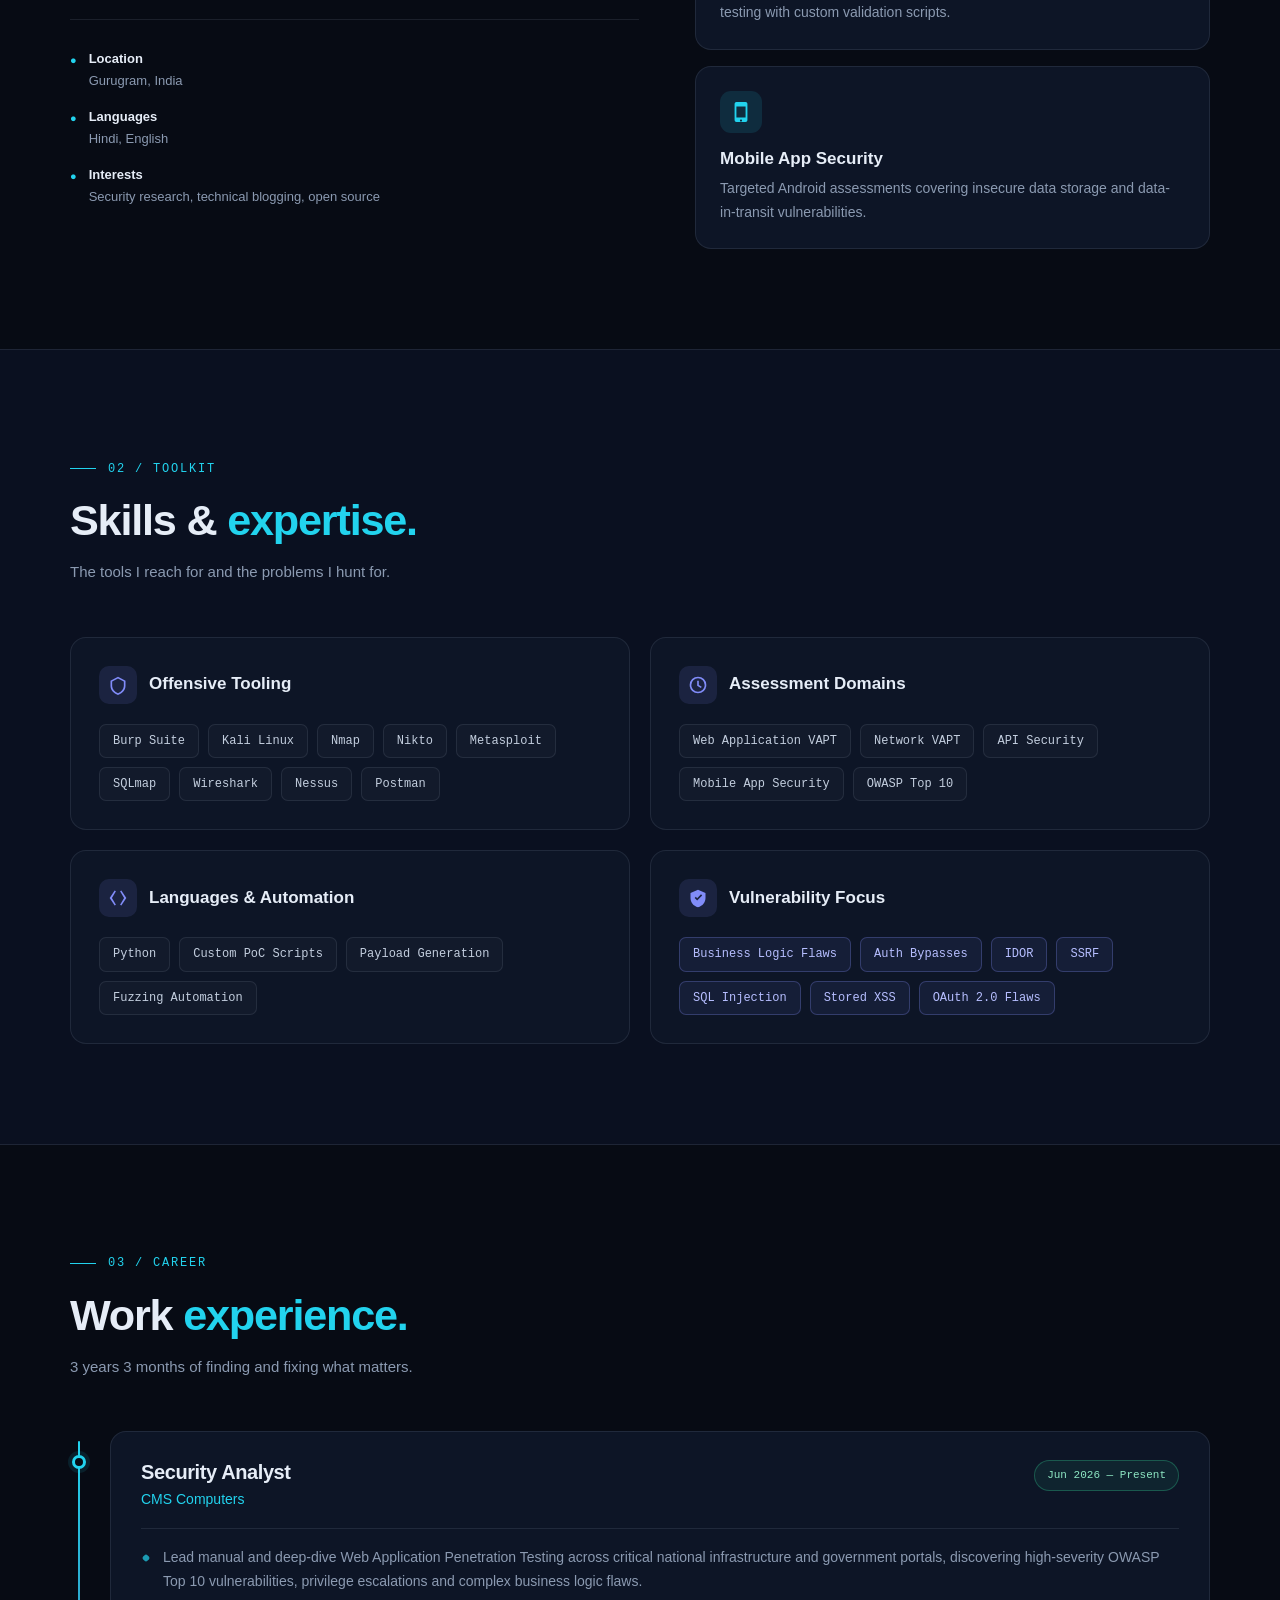
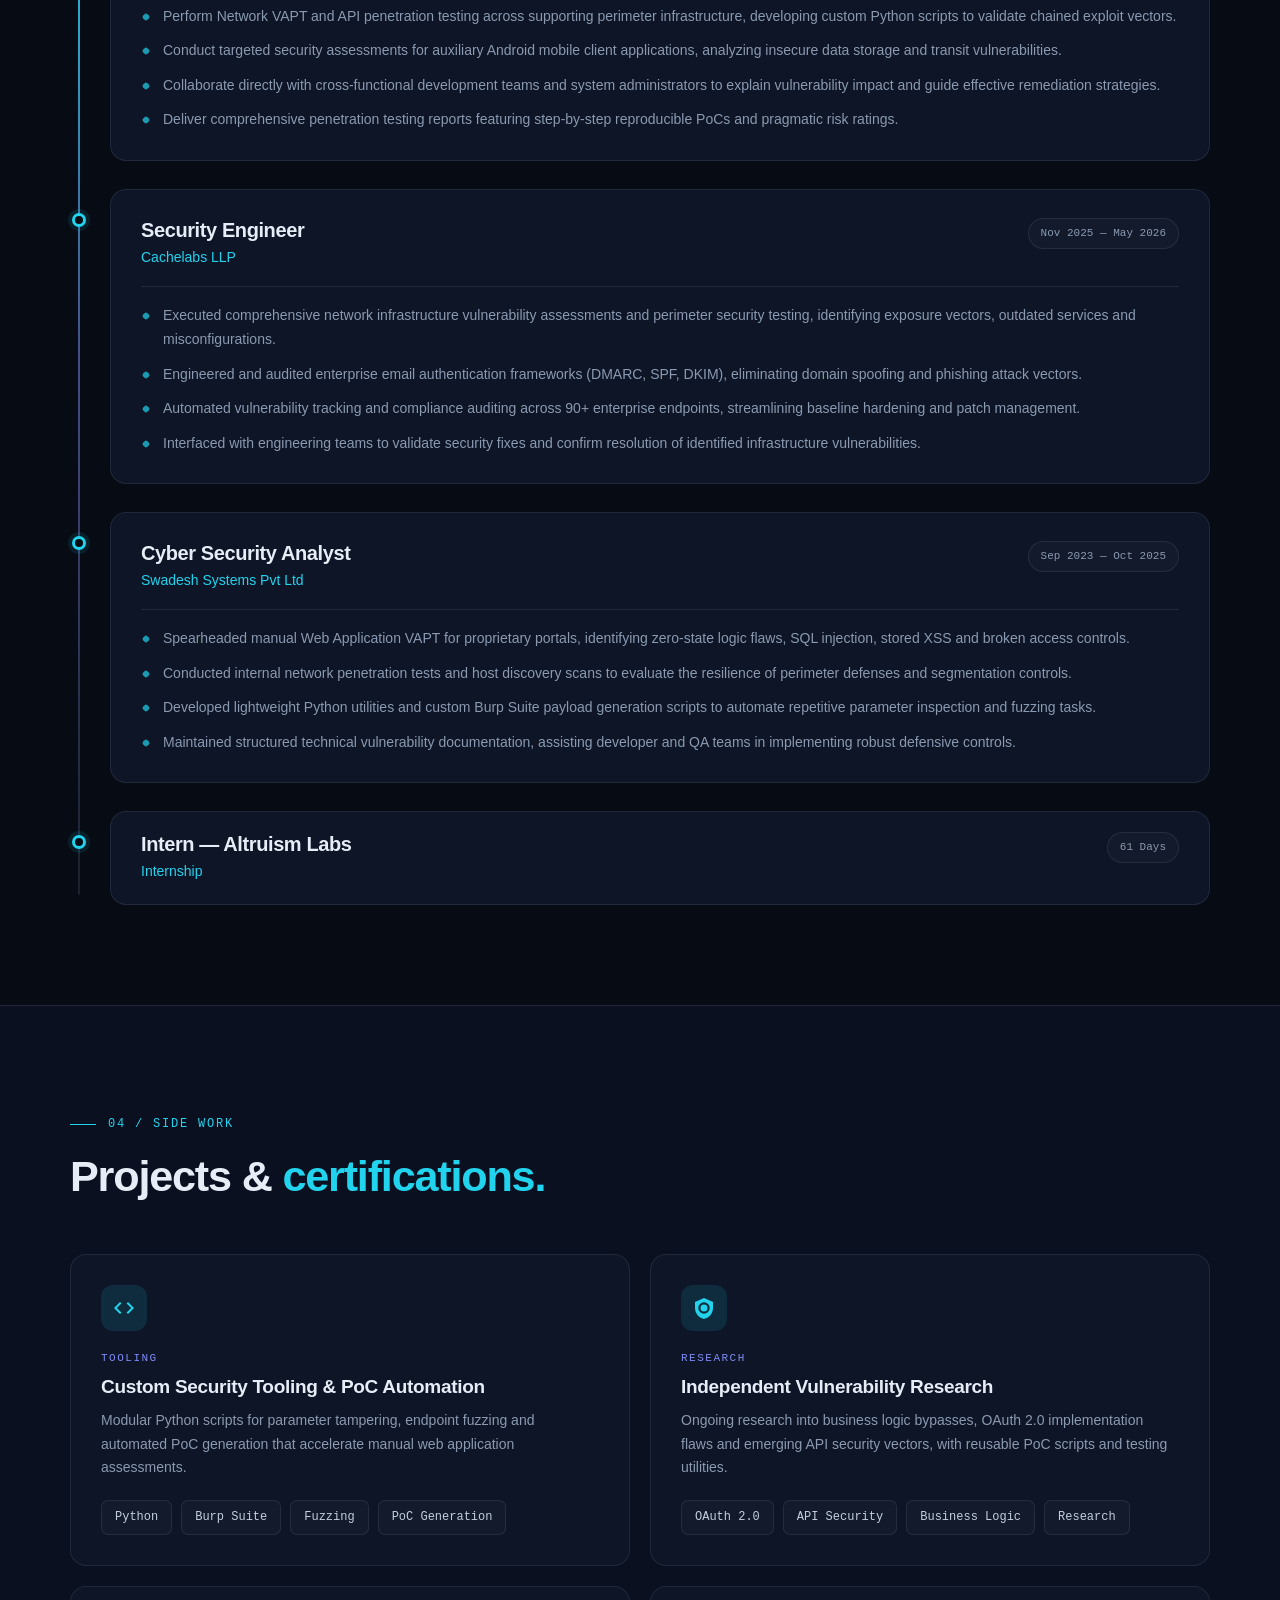
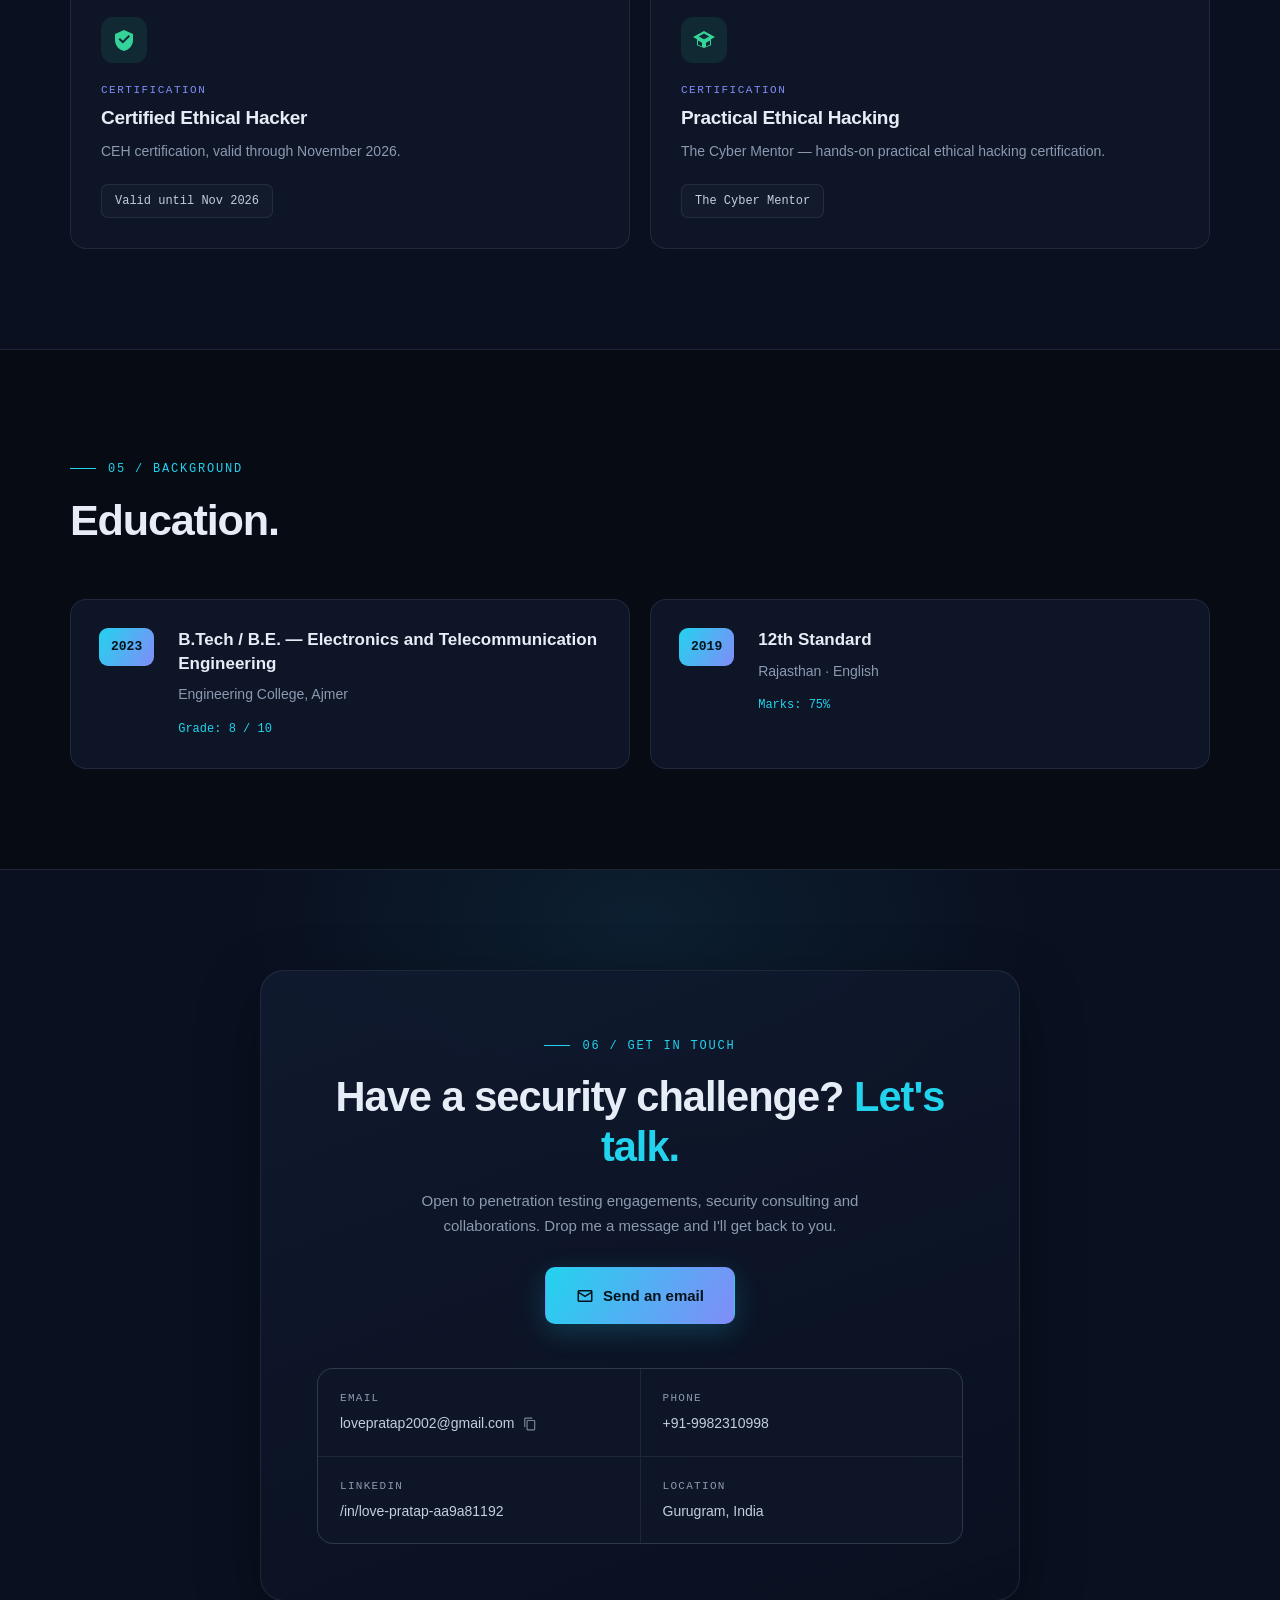
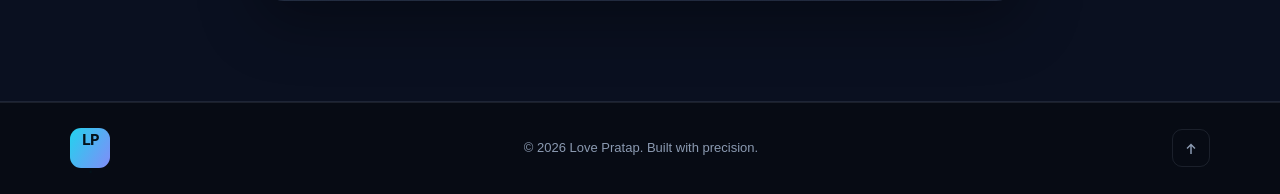
==== commit bda3fb0e: "Improve accessibility of brand link" ====
--- a/index.html
+++ b/index.html
@@ -24,9 +24,10 @@
   <!-- ================= NAVIGATION ================= -->
   <header class="site-header" id="siteHeader">
     <nav class="nav container" aria-label="Main navigation">
-      <a href="#home" class="brand" aria-label="Love Pratap — home">
+      <a href="#home" class="brand">
         <span class="brand-mark">LP<span class="brand-dot">.</span></span>
         <span class="brand-text">love<span class="text-accent">pratap</span></span>
+        <span class="sr-only"> — home</span>
       </a>
 
       <ul class="nav-links" id="navLinks">
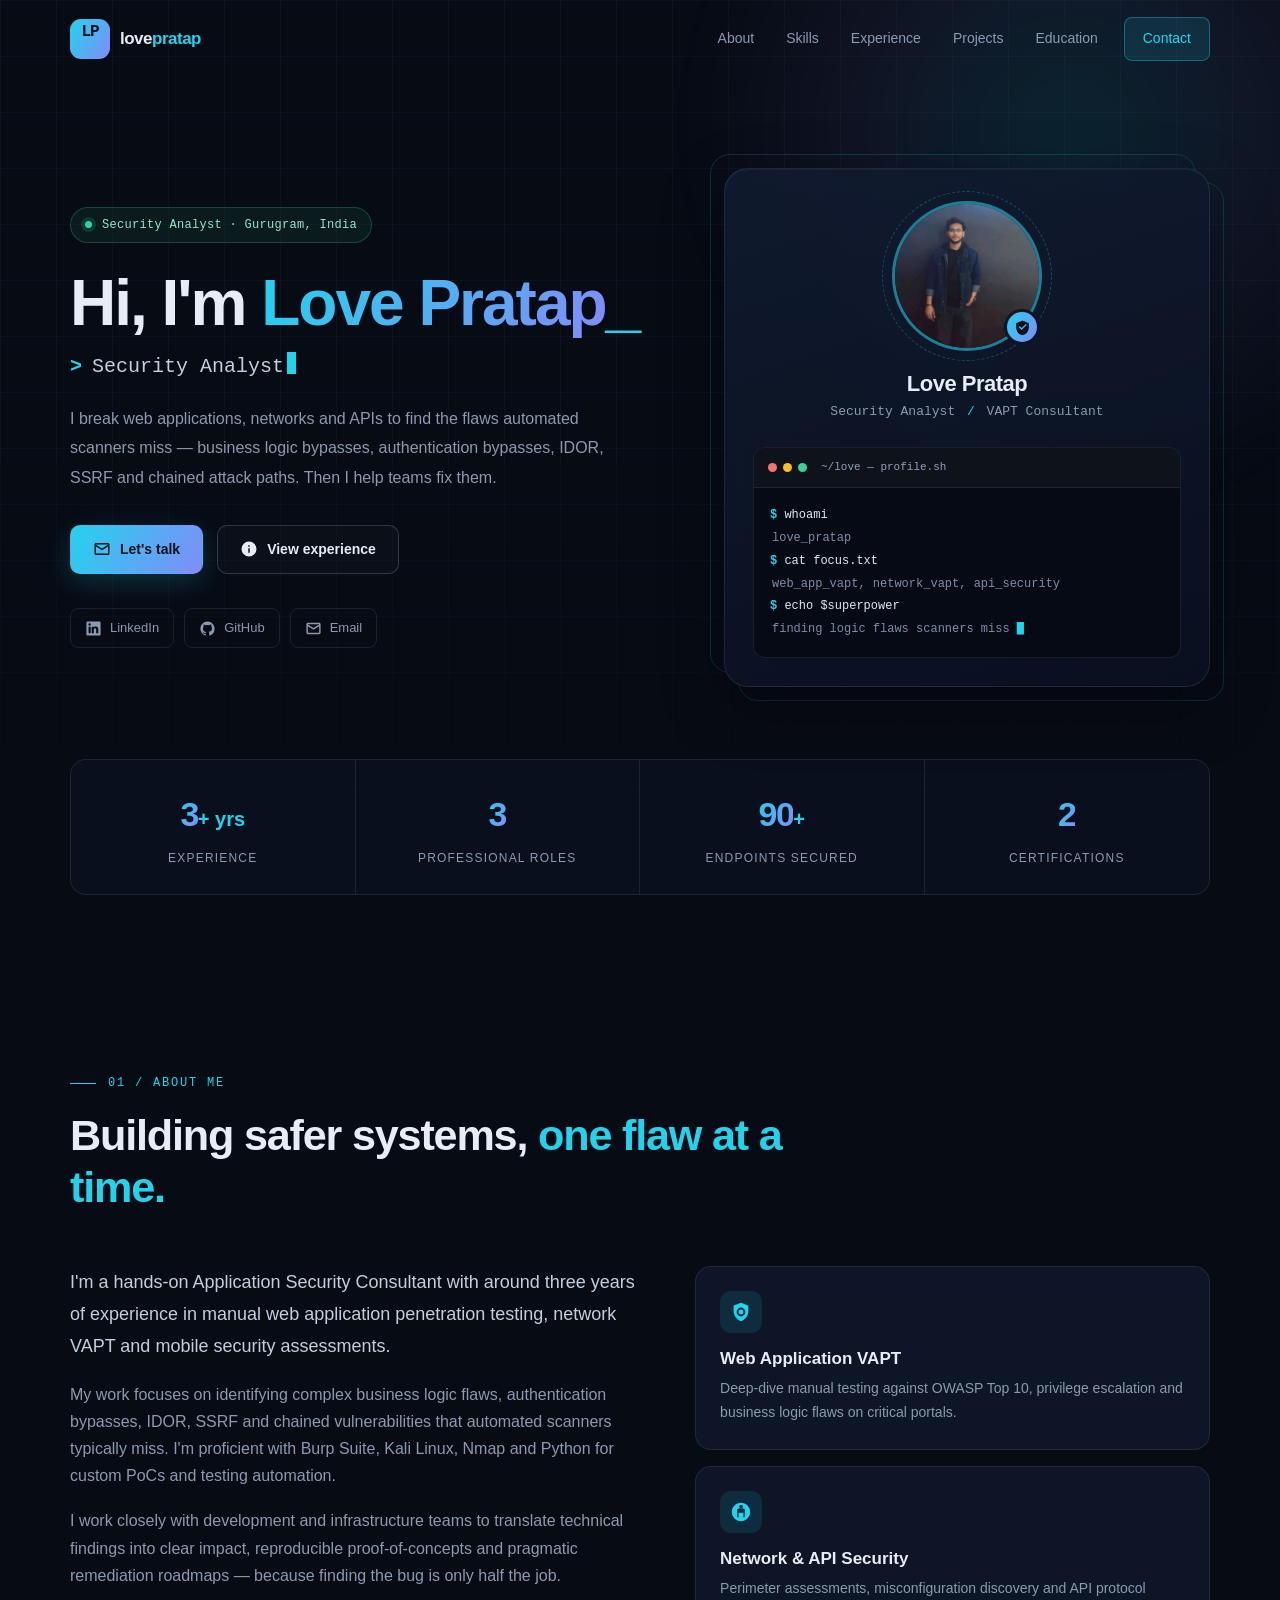
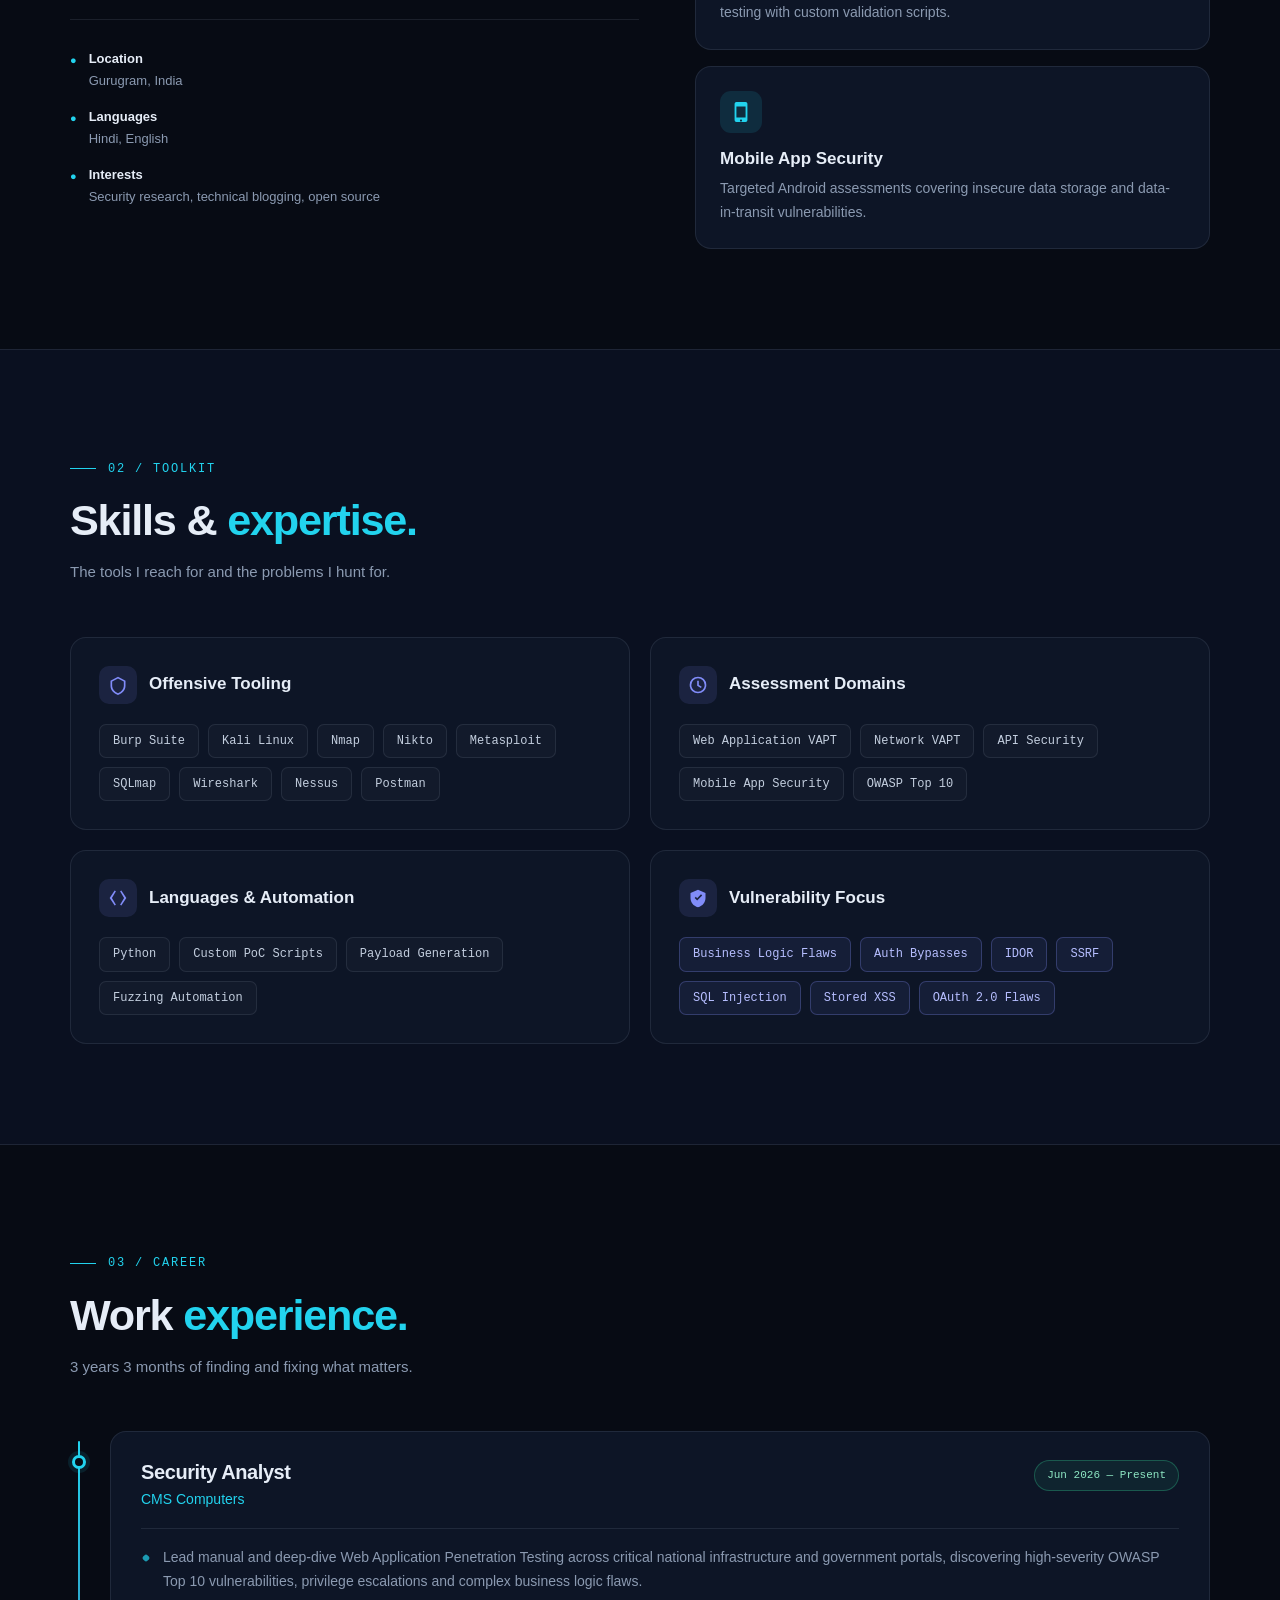
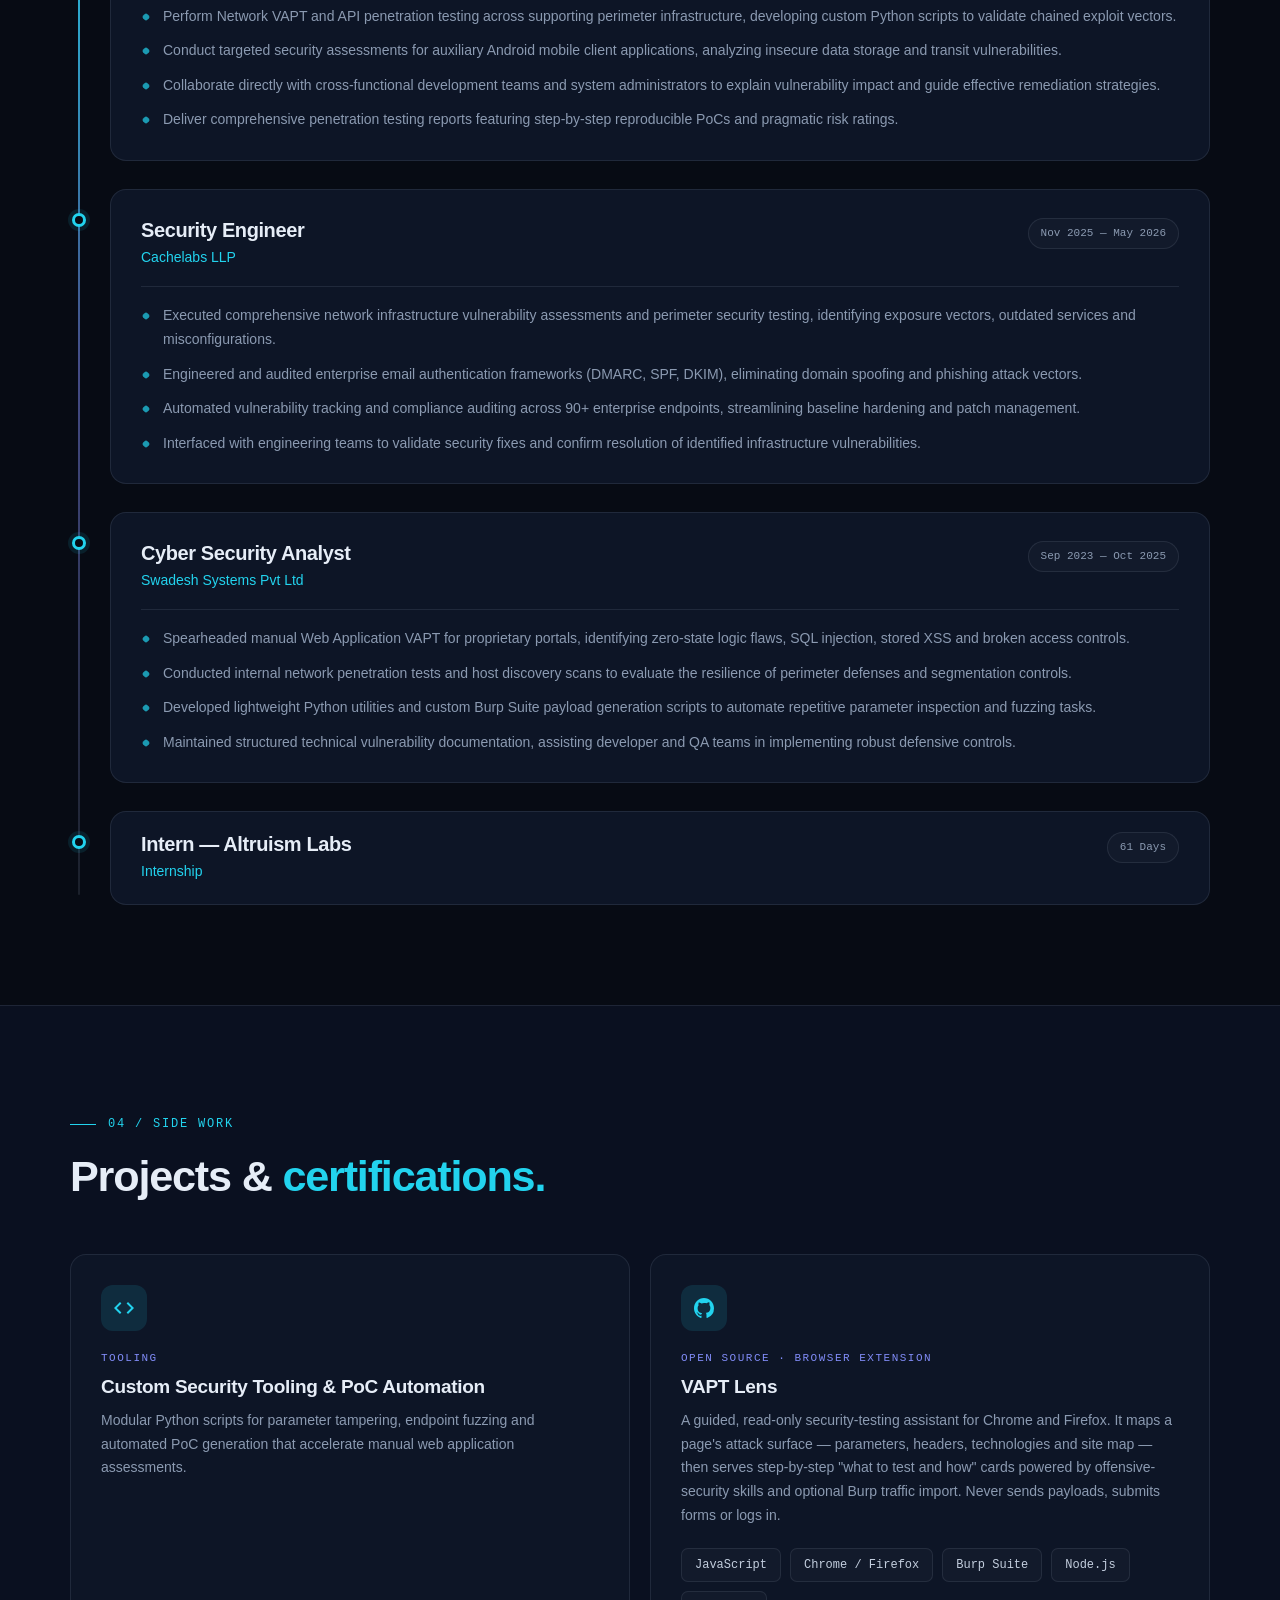
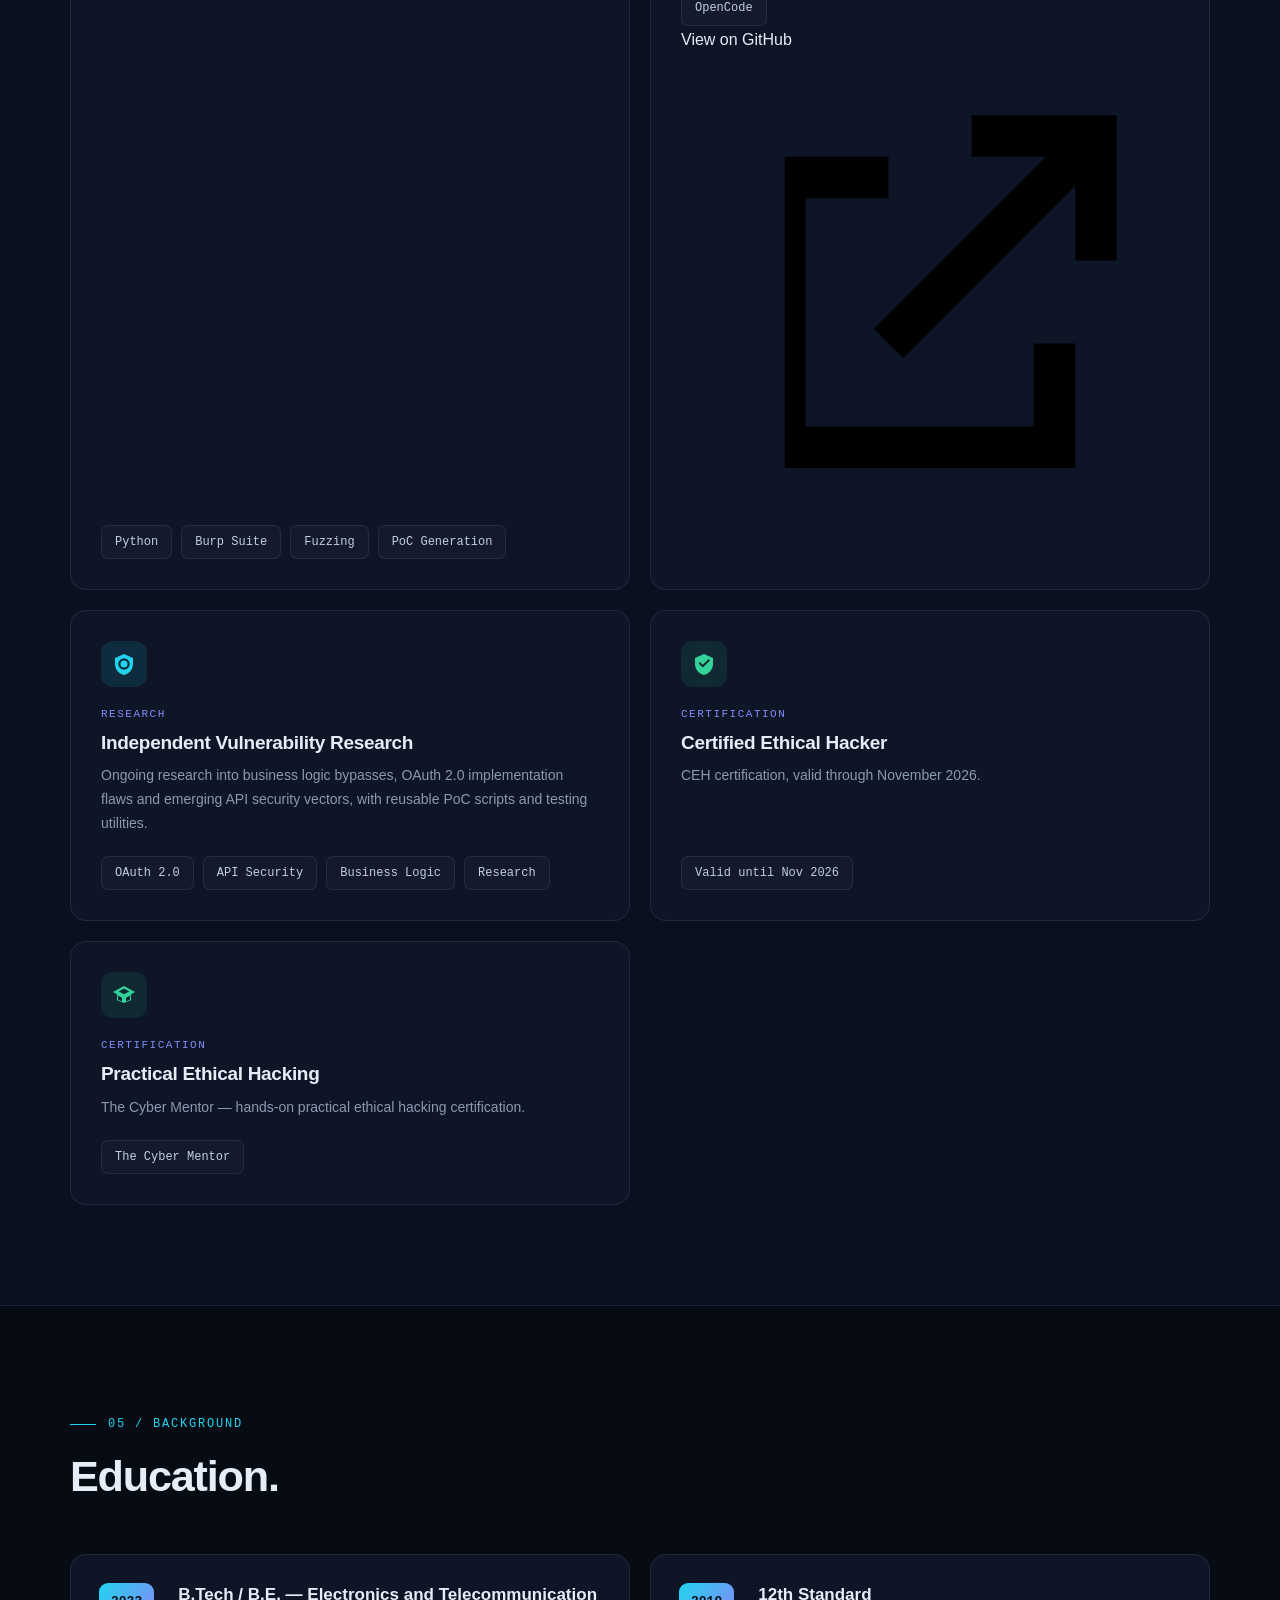
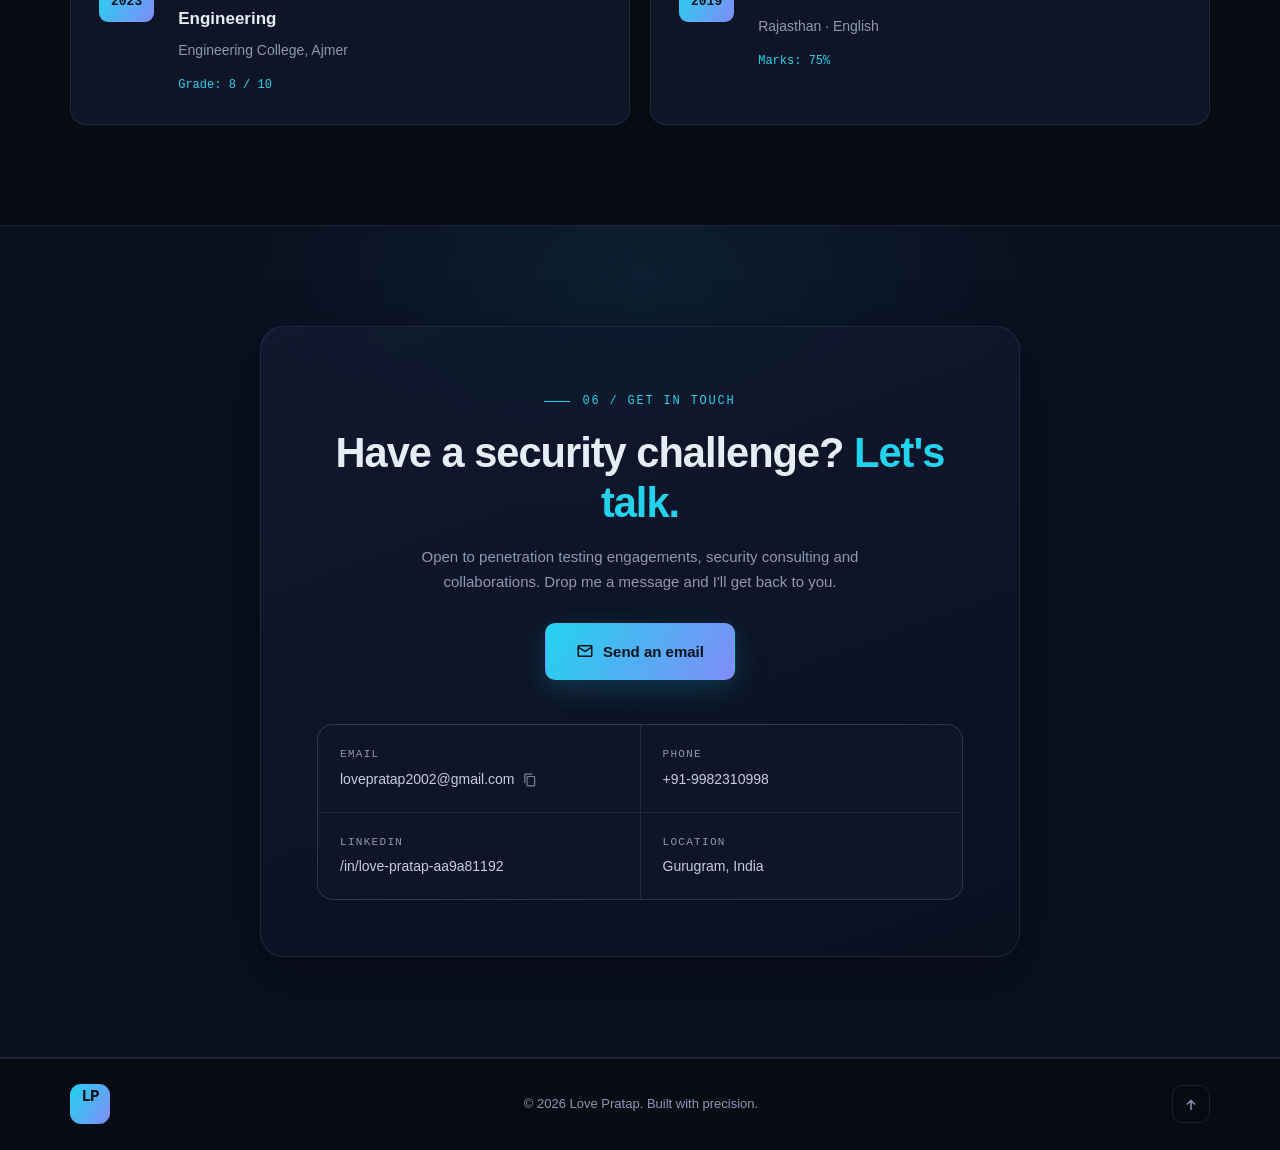
==== commit e7e5d40a: "Add VAPT Lens project to portfolio" ====
--- a/index.html
+++ b/index.html
@@ -401,6 +401,22 @@
           </article>
 
           <article class="project-card reveal">
+            <div class="project-icon project-icon-green">
+              <svg viewBox="0 0 24 24" aria-hidden="true"><path d="M12 2C6.48 2 2 6.58 2 12.25c0 4.53 2.87 8.37 6.84 9.73.5.1.68-.22.68-.49l-.01-1.72c-2.78.62-3.37-1.2-3.37-1.2-.45-1.18-1.11-1.49-1.11-1.49-.91-.64.07-.63.07-.63 1 .07 1.53 1.06 1.53 1.06.9 1.57 2.34 1.12 2.91.85.09-.66.35-1.12.63-1.38-2.22-.26-4.56-1.14-4.56-5.06 0-1.12.39-2.03 1.03-2.75-.1-.26-.45-1.3.1-2.71 0 0 .84-.28 2.75 1.05A9.4 9.4 0 0 1 12 6.93c.85 0 1.7.12 2.5.34 1.9-1.33 2.74-1.05 2.74-1.05.55 1.41.2 2.45.1 2.71.64.72 1.03 1.63 1.03 2.75 0 3.93-2.34 4.8-4.57 5.05.36.32.68.94.68 1.9v2.82c0 .27.18.59.69.49A10.26 10.26 0 0 0 22 12.25C22 6.58 17.52 2 12 2z"/></svg>
+            </div>
+            <span class="project-label">Open Source &middot; Browser Extension</span>
+            <h3>VAPT Lens</h3>
+            <p>A guided, read-only security-testing assistant for Chrome and Firefox. It maps a page's attack surface — parameters, headers, technologies and site map — then serves step-by-step "what to test and how" cards powered by offensive-security skills and optional Burp traffic import. Never sends payloads, submits forms or logs in.</p>
+            <div class="tag-list">
+              <span class="tag">JavaScript</span><span class="tag">Chrome / Firefox</span><span class="tag">Burp Suite</span><span class="tag">Node.js</span><span class="tag">OpenCode</span>
+            </div>
+            <a href="https://github.com/HavocReaper/vapt-lens" target="_blank" rel="noopener noreferrer" class="project-link">
+              View on GitHub
+              <svg viewBox="0 0 24 24" aria-hidden="true"><path d="M14 3h7v7h-2V6.4l-8.3 8.3-1.4-1.4L17.6 5H14V3zM5 5h5v2H6v11h11v-4h2v6H5V5z"/></svg>
+            </a>
+          </article>
+
+          <article class="project-card reveal">
             <div class="project-icon">
               <svg viewBox="0 0 24 24" aria-hidden="true"><path d="M12 2 3 6v6c0 5.05 3.41 9.74 9 11 5.59-1.26 9-5.95 9-11V6l-9-4zm0 4.3a5.7 5.7 0 1 1 0 11.4 5.7 5.7 0 0 1 0-11.4zm0 2.2a3.5 3.5 0 1 0 0 7 3.5 3.5 0 0 0 0-7z"/></svg>
             </div>
--- a/css/style.css
+++ b/css/style.css
@@ -66,6 +66,18 @@
   border-radius: 4px;
 }
 
+.sr-only {
+  position: absolute;
+  width: 1px;
+  height: 1px;
+  padding: 0;
+  margin: -1px;
+  overflow: hidden;
+  clip: rect(0, 0, 0, 0);
+  white-space: nowrap;
+  border: 0;
+}
+
 .skip-link {
   position: fixed;
   top: -100px;
@@ -425,7 +437,7 @@
   margin-left: 8px;
   font-family: var(--mono);
   font-size: 11px;
-  color: #5c6b83;
+  color: #93a3bb;
 }
 .terminal-body {
   padding: 16px;
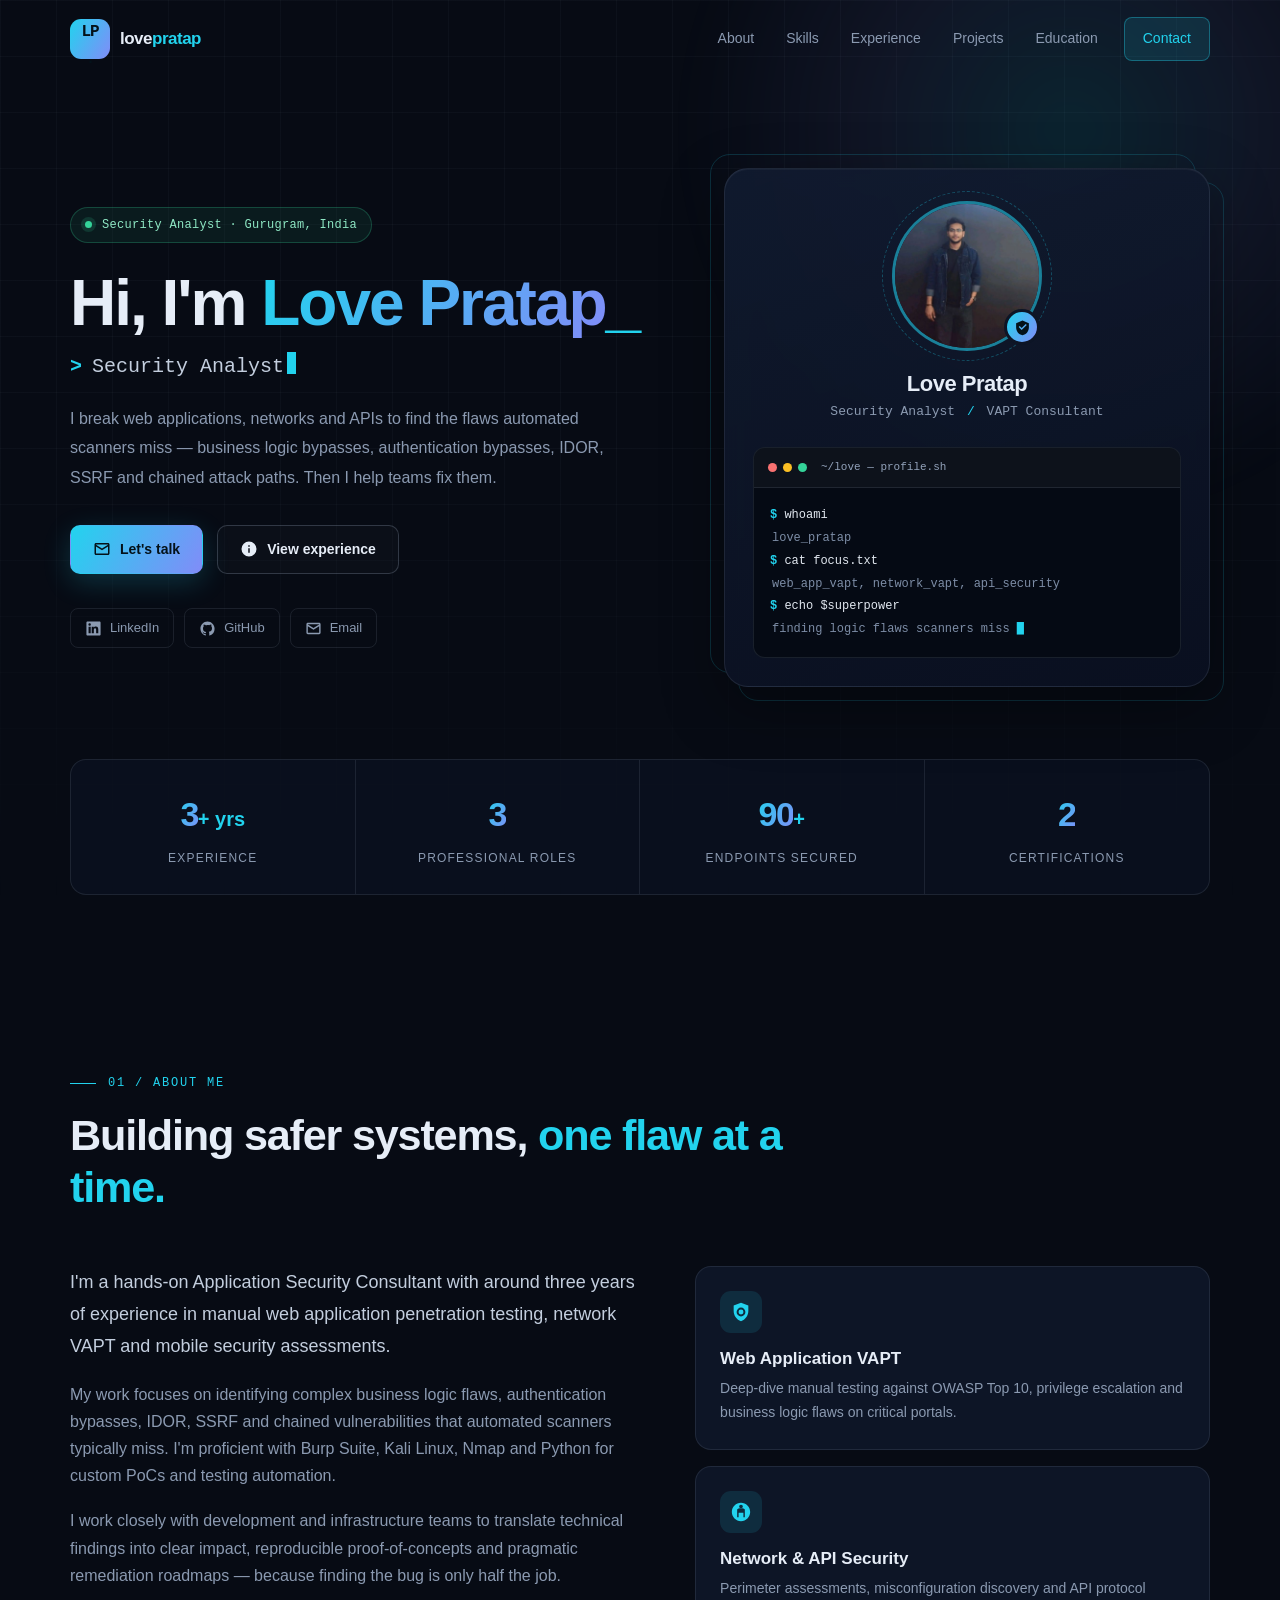
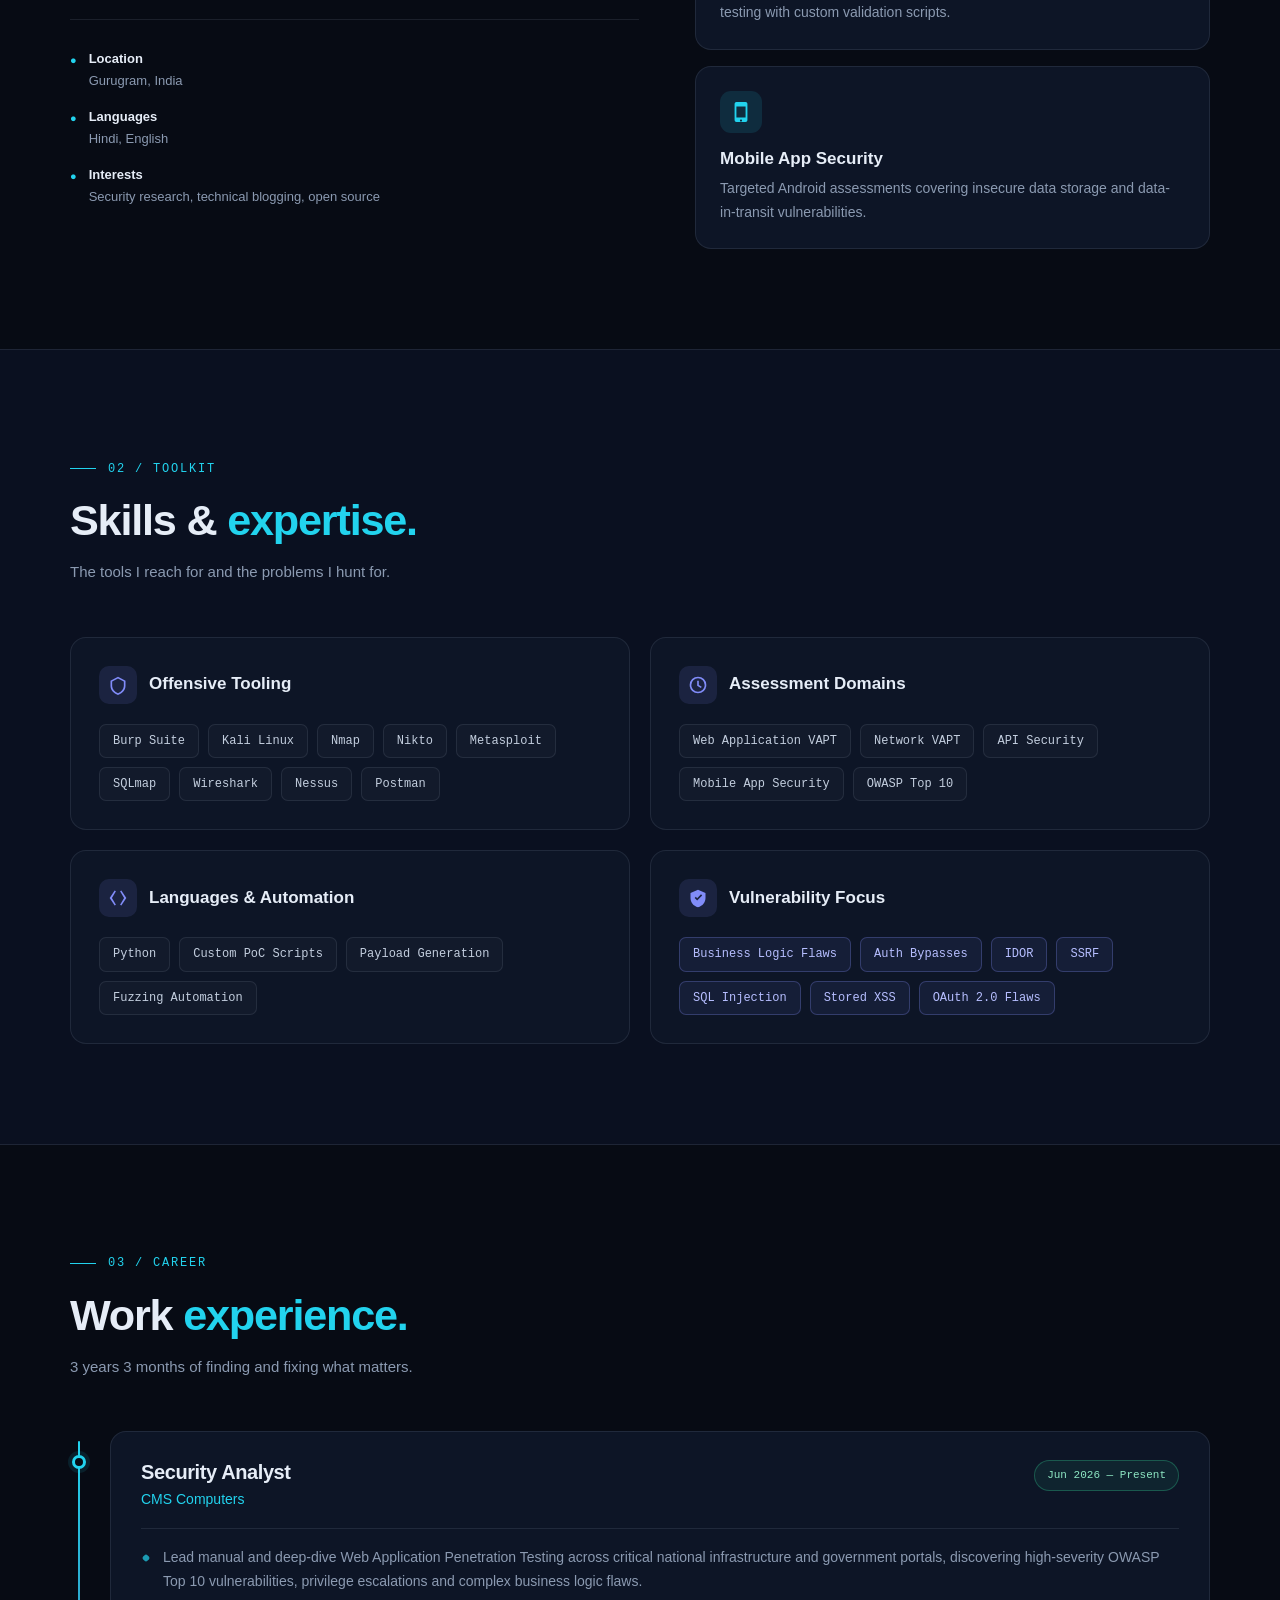
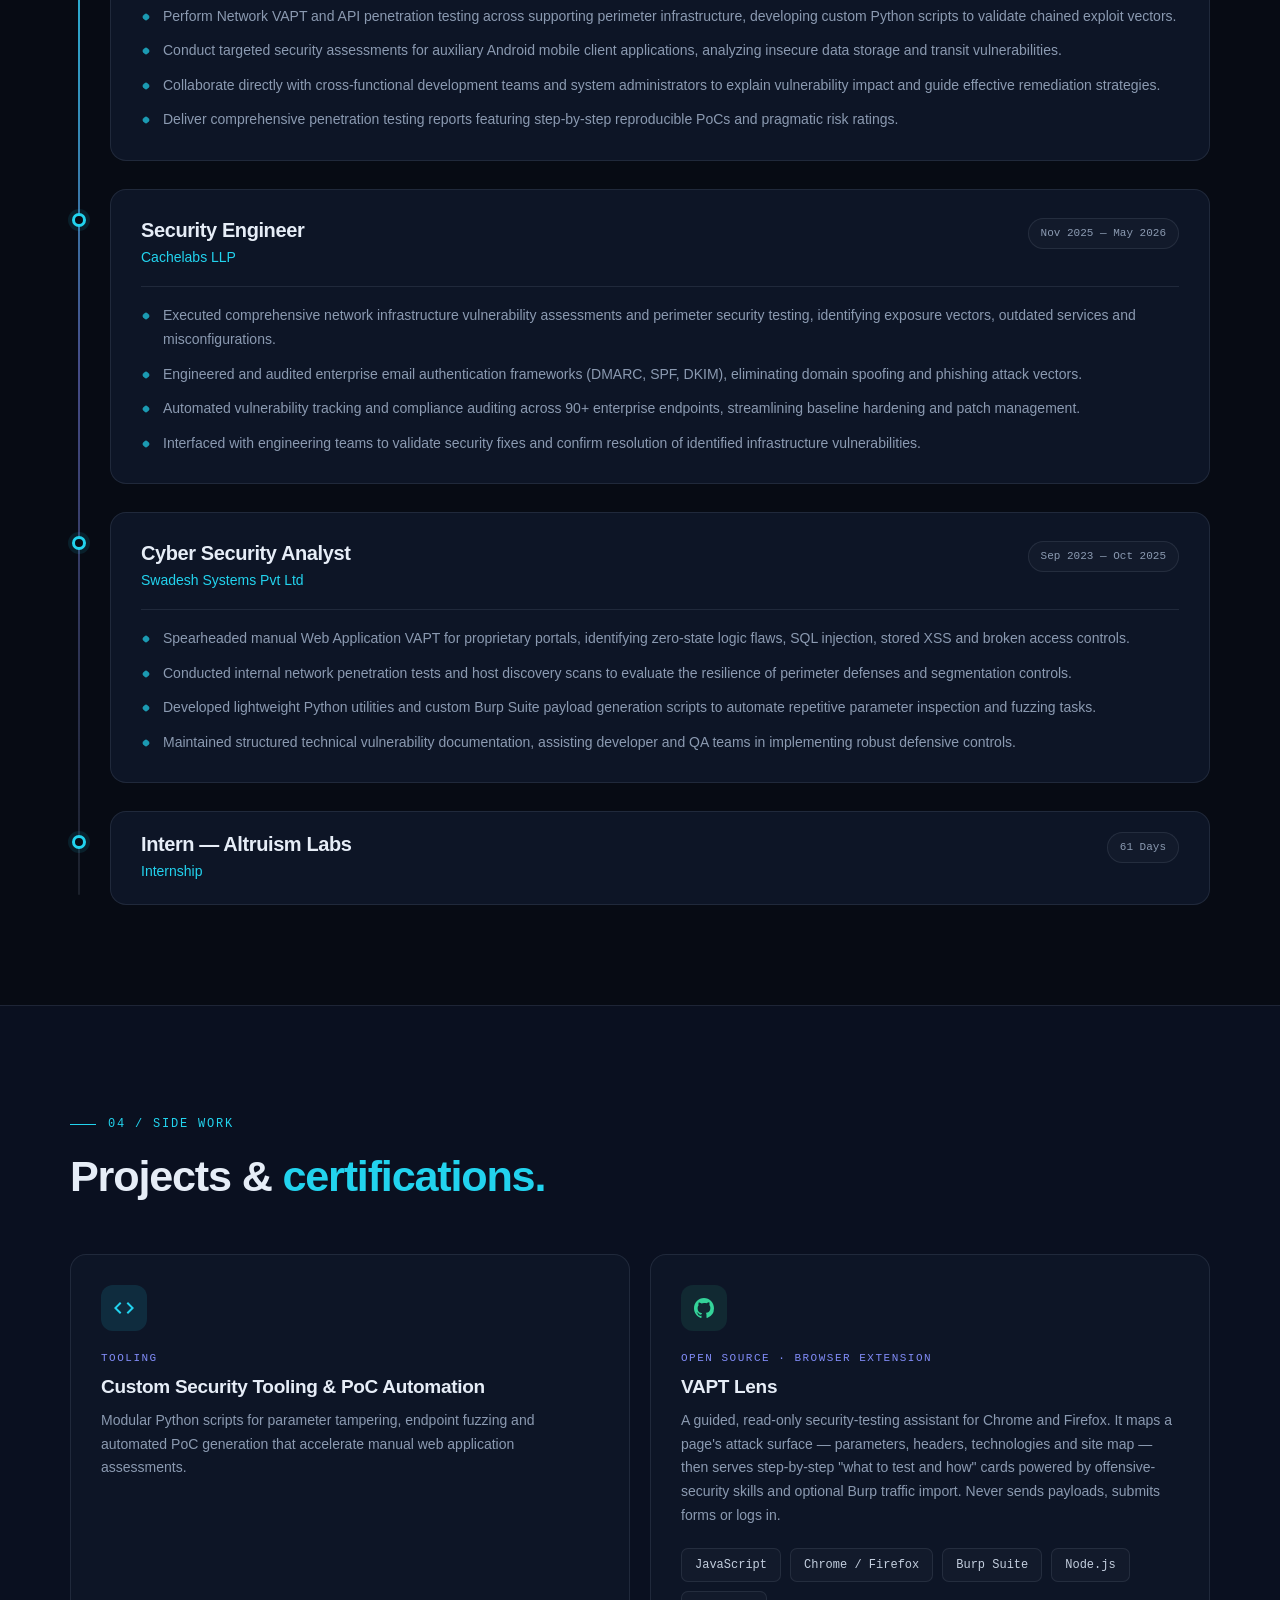
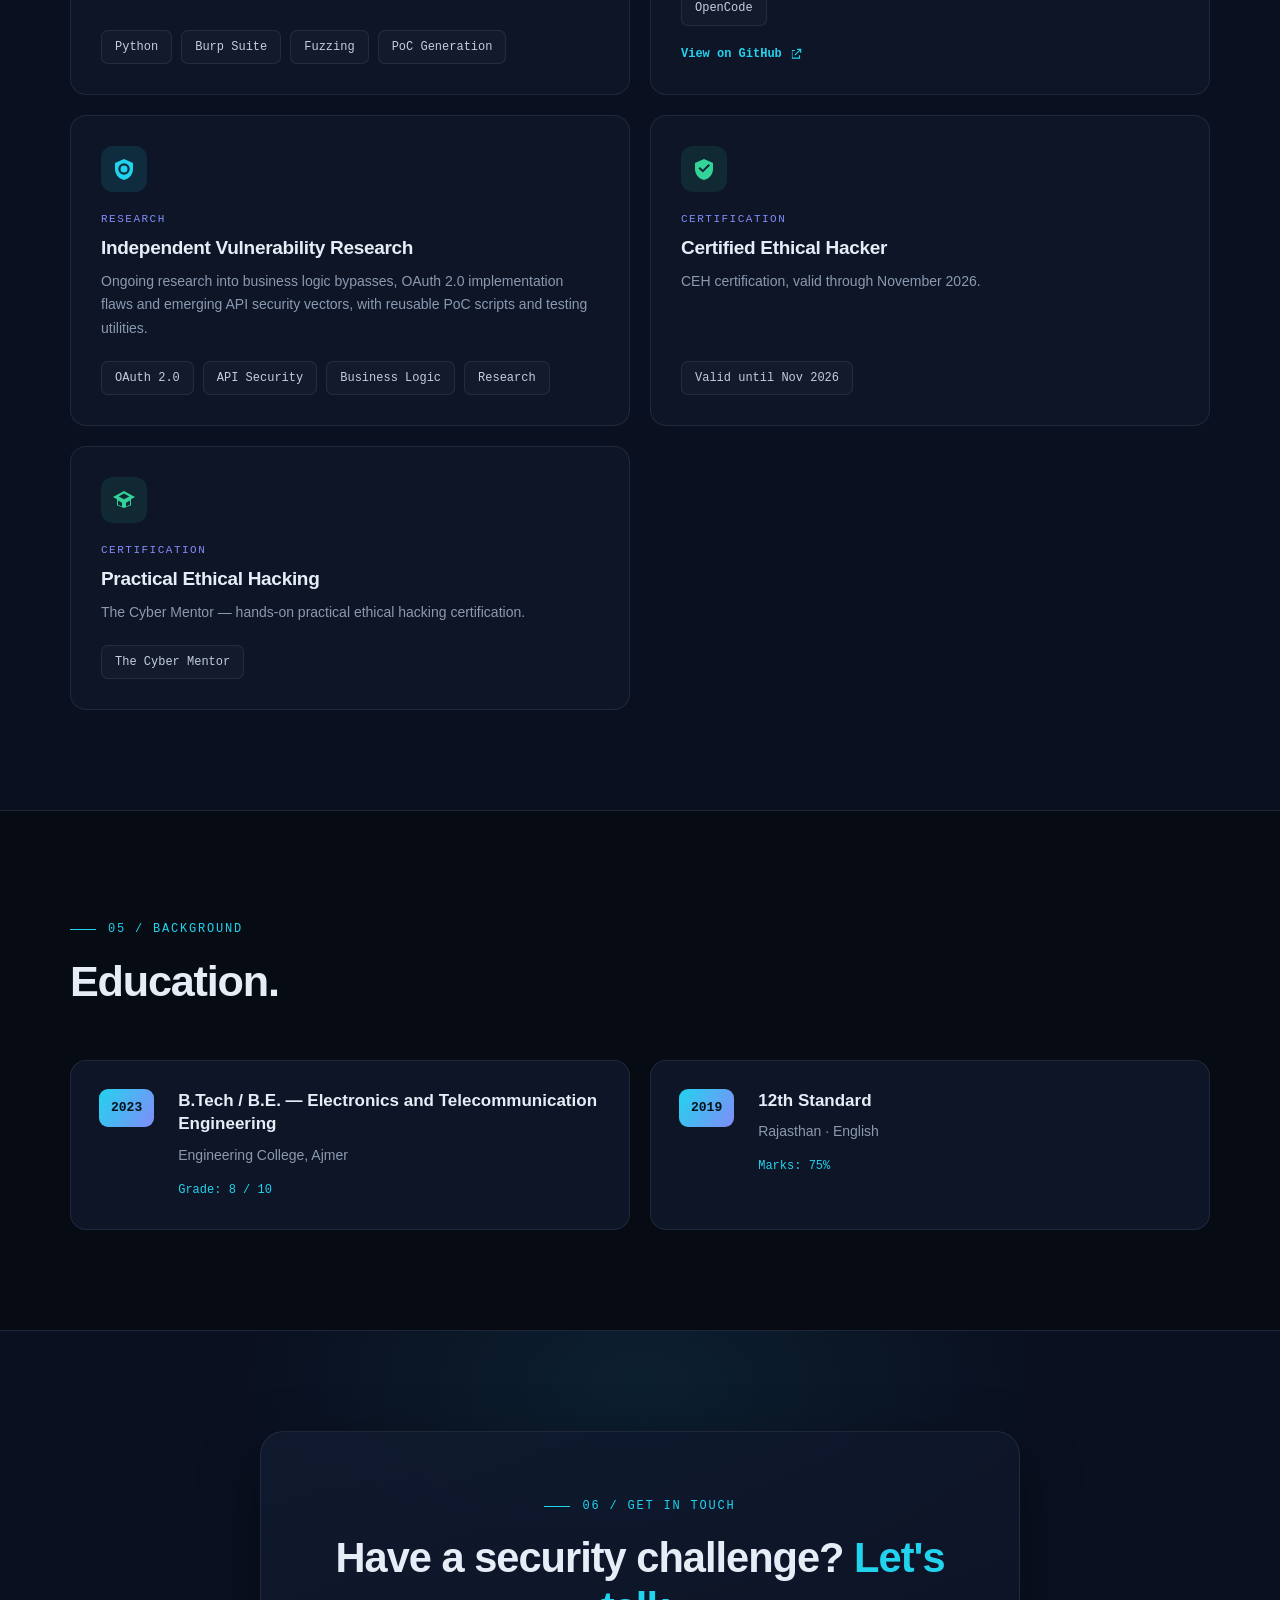
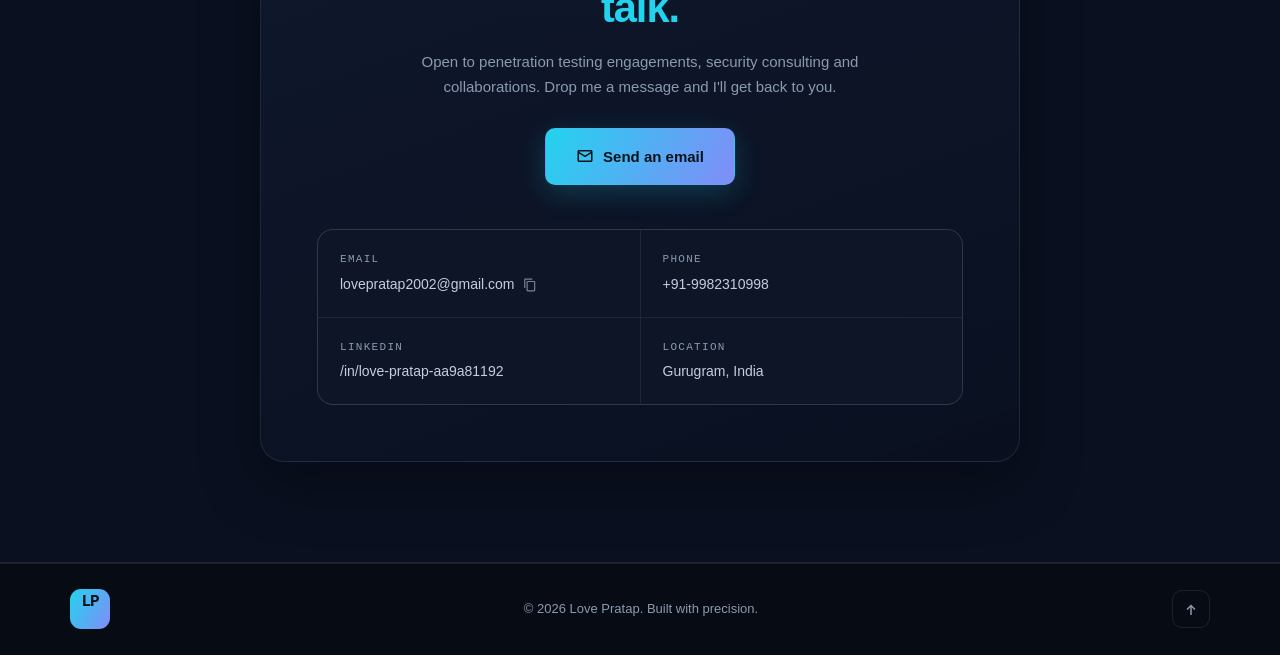
==== commit 7d5f7220: "Add CMS content hooks to homepage" ====
--- a/index.html
+++ b/index.html
@@ -3,8 +3,8 @@
 <head>
   <meta charset="UTF-8" />
   <meta name="viewport" content="width=device-width, initial-scale=1.0" />
-  <title>Love Pratap — Security Analyst &amp; Penetration Tester</title>
-  <meta name="description" content="Portfolio of Love Pratap, a Security Analyst specializing in manual web application, network, API and mobile penetration testing, business logic flaws and vulnerability research." />
+  <title data-cms="meta.siteTitle">Love Pratap — Security Analyst &amp; Penetration Tester</title>
+  <meta name="description" data-cms="meta.description" data-cms-attr="content" content="Portfolio of Love Pratap, a Security Analyst specializing in manual web application, network, API and mobile penetration testing, business logic flaws and vulnerability research." />
   <meta name="keywords" content="Love Pratap, Security Analyst, Penetration Tester, Web Application VAPT, Network VAPT, API Security, Bug Bounty, Cybersecurity Portfolio" />
   <meta name="author" content="Love Pratap" />
   <meta property="og:title" content="Love Pratap — Security Analyst" />
@@ -55,11 +55,11 @@
         <div class="hero-copy reveal">
           <div class="status-pill">
             <span class="status-dot" aria-hidden="true"></span>
-            Security Analyst &middot; Gurugram, India
+            <span data-cms="hero.status">Security Analyst &middot; Gurugram, India</span>
           </div>
 
           <h1 class="hero-title">
-            Hi, I'm <span class="gradient-text">Love Pratap</span><span class="cursor" aria-hidden="true">_</span>
+            Hi, I'm <span class="gradient-text" data-cms="hero.name">Love Pratap</span><span class="cursor" aria-hidden="true">_</span>
           </h1>
 
           <p class="hero-role">
@@ -67,7 +67,7 @@
             <span id="typedText" aria-live="polite">Security Analyst</span>
           </p>
 
-          <p class="hero-description">
+          <p class="hero-description" data-cms="hero.description">
             I break web applications, networks and APIs to find the flaws automated scanners miss —
             business logic bypasses, authentication bypasses, IDOR, SSRF and chained attack paths.
             Then I help teams fix them.
@@ -85,7 +85,7 @@
           </div>
 
           <div class="social-row" aria-label="Social links">
-            <a href="https://www.linkedin.com/in/love-pratap-aa9a81192" target="_blank" rel="noopener noreferrer" class="social-link" aria-label="LinkedIn">
+            <a href="https://www.linkedin.com/in/love-pratap-aa9a81192" target="_blank" rel="noopener noreferrer" class="social-link" aria-label="LinkedIn" data-cms-href="contact.linkedin">
               <svg viewBox="0 0 24 24" aria-hidden="true"><path d="M20.45 2H3.55C2.69 2 2 2.68 2 3.53v16.94C2 21.32 2.69 22 3.55 22h16.9c.86 0 1.55-.68 1.55-1.53V3.53C22 2.68 21.31 2 20.45 2zM8.06 18.75H5.02V9.5h3.04v9.25zM6.54 8.14a1.76 1.76 0 1 1 0-3.52 1.76 1.76 0 0 1 0 3.52zm12.21 10.61h-3.03v-4.5c0-1.07-.02-2.46-1.5-2.46-1.5 0-1.73 1.17-1.73 2.38v4.58H9.45V9.5h2.91v1.27h.04c.4-.77 1.39-1.58 2.86-1.58 3.06 0 3.49 2.02 3.49 4.64v4.92z"/></svg>
               <span>LinkedIn</span>
             </a>
@@ -93,7 +93,7 @@
               <svg viewBox="0 0 24 24" aria-hidden="true"><path d="M12 2C6.48 2 2 6.58 2 12.25c0 4.53 2.87 8.37 6.84 9.73.5.1.68-.22.68-.49l-.01-1.72c-2.78.62-3.37-1.2-3.37-1.2-.45-1.18-1.11-1.49-1.11-1.49-.91-.64.07-.63.07-.63 1 .07 1.53 1.06 1.53 1.06.9 1.57 2.34 1.12 2.91.85.09-.66.35-1.12.63-1.38-2.22-.26-4.56-1.14-4.56-5.06 0-1.12.39-2.03 1.03-2.75-.1-.26-.45-1.3.1-2.71 0 0 .84-.28 2.75 1.05A9.4 9.4 0 0 1 12 6.93c.85 0 1.7.12 2.5.34 1.9-1.33 2.74-1.05 2.74-1.05.55 1.41.2 2.45.1 2.71.64.72 1.03 1.63 1.03 2.75 0 3.93-2.34 4.8-4.57 5.05.36.32.68.94.68 1.9v2.82c0 .27.18.59.69.49A10.26 10.26 0 0 0 22 12.25C22 6.58 17.52 2 12 2z"/></svg>
               <span>GitHub</span>
             </a>
-            <a href="mailto:lovepratap2002@gmail.com" class="social-link" aria-label="Email">
+            <a href="mailto:lovepratap2002@gmail.com" class="social-link" aria-label="Email" data-cms-href="contact.emailMailto">
               <svg viewBox="0 0 24 24" aria-hidden="true"><path d="M4 4h16c1.1 0 2 .9 2 2v12c0 1.1-.9 2-2 2H4c-1.1 0-2-.9-2-2V6c0-1.1.9-2 2-2zm0 2v.4l8 5 8-5V6H4zm16 2.8-8 5-8-5V18h16V8.8z"/></svg>
               <span>Email</span>
             </a>
@@ -112,8 +112,8 @@
             </div>
 
             <div class="profile-meta">
-              <h2>Love Pratap</h2>
-              <p>Security Analyst <span class="meta-sep">/</span> VAPT Consultant</p>
+              <h2 data-cms="hero.name">Love Pratap</h2>
+              <p><span data-cms="hero.profileRole">Security Analyst</span> <span class="meta-sep">/</span> <span data-cms="hero.profileSpecialty">VAPT Consultant</span></p>
             </div>
 
             <div class="terminal" aria-hidden="true">
@@ -123,11 +123,11 @@
               </div>
               <div class="terminal-body">
                 <p><span class="t-prompt">$</span> <span class="t-cmd">whoami</span></p>
-                <p class="t-out">love_pratap</p>
+                <p class="t-out"><span data-cms="hero.terminalUser">love_pratap</span></p>
                 <p><span class="t-prompt">$</span> <span class="t-cmd">cat focus.txt</span></p>
-                <p class="t-out">web_app_vapt, network_vapt, api_security</p>
+                <p class="t-out"><span data-cms="hero.terminalFocus">web_app_vapt, network_vapt, api_security</span></p>
                 <p><span class="t-prompt">$</span> <span class="t-cmd">echo $superpower</span></p>
-                <p class="t-out">finding logic flaws scanners miss <span class="t-cursor">█</span></p>
+                <p class="t-out"><span data-cms="hero.terminalSuperpower">finding logic flaws scanners miss</span> <span class="t-cursor">█</span></p>
               </div>
             </div>
           </div>
@@ -168,16 +168,16 @@
 
         <div class="about-grid">
           <div class="about-text reveal">
-            <p class="lead">
+            <p class="lead" data-cms="about.lead">
               I'm a hands-on Application Security Consultant with around three years of experience
               in manual web application penetration testing, network VAPT and mobile security assessments.
             </p>
-            <p>
+            <p data-cms="about.paragraphs.0">
               My work focuses on identifying complex business logic flaws, authentication bypasses, IDOR,
               SSRF and chained vulnerabilities that automated scanners typically miss. I'm proficient with
               Burp Suite, Kali Linux, Nmap and Python for custom PoCs and testing automation.
             </p>
-            <p>
+            <p data-cms="about.paragraphs.1">
               I work closely with development and infrastructure teams to translate technical findings into
               clear impact, reproducible proof-of-concepts and pragmatic remediation roadmaps — because
               finding the bug is only half the job.
@@ -186,20 +186,20 @@
             <div class="about-facts">
               <div class="fact">
                 <span class="fact-icon">&#9679;</span>
-                <div><strong>Location</strong><span>Gurugram, India</span></div>
+                <div><strong data-cms="about.facts.0.label">Location</strong><span data-cms="about.facts.0.value">Gurugram, India</span></div>
               </div>
               <div class="fact">
                 <span class="fact-icon">&#9679;</span>
-                <div><strong>Languages</strong><span>Hindi, English</span></div>
+                <div><strong data-cms="about.facts.1.label">Languages</strong><span data-cms="about.facts.1.value">Hindi, English</span></div>
               </div>
               <div class="fact">
                 <span class="fact-icon">&#9679;</span>
-                <div><strong>Interests</strong><span>Security research, technical blogging, open source</span></div>
-              </div>
-            </div>
-          </div>
-
-          <div class="about-cards">
+                <div><strong data-cms="about.facts.2.label">Interests</strong><span data-cms="about.facts.2.value">Security research, technical blogging, open source</span></div>
+              </div>
+            </div>
+          </div>
+
+          <div class="about-cards" id="aboutServices">
             <article class="service-card reveal">
               <div class="service-icon">
                 <svg viewBox="0 0 24 24" aria-hidden="true"><path d="M12 2 4 5v6c0 5 3.4 9.7 8 11 4.6-1.3 8-6 8-11V5l-8-3zm0 5.2a4.8 4.8 0 1 1 0 9.6 4.8 4.8 0 0 1 0-9.6zm0 2.1a2.7 2.7 0 1 0 0 5.4 2.7 2.7 0 0 0 0-5.4z"/></svg>
@@ -235,7 +235,7 @@
           <p class="section-sub">The tools I reach for and the problems I hunt for.</p>
         </div>
 
-        <div class="skills-grid">
+        <div class="skills-grid" id="skillsGrid">
           <div class="skill-group reveal">
             <div class="skill-group-head">
               <span class="skill-group-icon">
@@ -304,7 +304,7 @@
           <p class="section-sub">3 years 3 months of finding and fixing what matters.</p>
         </div>
 
-        <div class="timeline">
+        <div class="timeline" id="timeline">
           <article class="timeline-item reveal">
             <div class="timeline-marker" aria-hidden="true"></div>
             <div class="timeline-content">
@@ -387,7 +387,7 @@
           <h2>Projects &amp; <span class="text-accent">certifications.</span></h2>
         </div>
 
-        <div class="project-grid">
+        <div class="project-grid" id="projectGrid">
           <article class="project-card reveal">
             <div class="project-icon">
               <svg viewBox="0 0 24 24" aria-hidden="true"><path d="M9.4 16.6 4.8 12l4.6-4.6L8 6l-6 6 6 6 1.4-1.4zm5.2 0L19.2 12l-4.6-4.6L16 6l6 6-6 6-1.4-1.4z"/></svg>
@@ -459,7 +459,7 @@
           <h2>Education.</h2>
         </div>
 
-        <div class="education-grid">
+        <div class="education-grid" id="educationGrid">
           <article class="edu-card reveal">
             <div class="edu-year">2023</div>
             <div class="edu-body">
@@ -485,12 +485,12 @@
       <div class="container">
         <div class="contact-card reveal">
           <span class="section-kicker"><span class="kicker-line"></span> 06 / Get in touch</span>
-          <h2>Have a security challenge? <span class="text-accent">Let's talk.</span></h2>
-          <p class="contact-lead">
+          <h2><span data-cms="contact.heading">Have a security challenge?</span> <span class="text-accent">Let's talk.</span></h2>
+          <p class="contact-lead" data-cms="contact.lead">
             Open to penetration testing engagements, security consulting and collaborations.
             Drop me a message and I'll get back to you.
           </p>
-          <a href="mailto:lovepratap2002@gmail.com?subject=Security%20Engagement%20Inquiry" class="btn btn-primary btn-lg">
+          <a href="mailto:lovepratap2002@gmail.com?subject=Security%20Engagement%20Inquiry" class="btn btn-primary btn-lg" data-cms-href="contact.emailMailto">
             <svg viewBox="0 0 24 24" aria-hidden="true"><path d="M4 4h16c1.1 0 2 .9 2 2v12c0 1.1-.9 2-2 2H4c-1.1 0-2-.9-2-2V6c0-1.1.9-2 2-2zm0 2v.4l8 5 8-5V6H4zm16 2.8-8 5-8-5V18h16V8.8z"/></svg>
             Send an email
           </a>
@@ -498,22 +498,22 @@
           <div class="contact-details">
             <div class="contact-item">
               <span class="contact-item-label">Email</span>
-              <button class="copy-value" data-copy="lovepratap2002@gmail.com" title="Copy email">
-                lovepratap2002@gmail.com
+              <button class="copy-value" data-copy="lovepratap2002@gmail.com" data-cms-copy="contact.email" title="Copy email">
+                <span data-cms="contact.emailDisplay">lovepratap2002@gmail.com</span>
                 <svg viewBox="0 0 24 24" aria-hidden="true"><path d="M16 1H4a2 2 0 0 0-2 2v14h2V3h12V1zm3 4H8a2 2 0 0 0-2 2v14a2 2 0 0 0 2 2h11a2 2 0 0 0 2-2V7a2 2 0 0 0-2-2zm0 16H8V7h11v14z"/></svg>
               </button>
             </div>
             <div class="contact-item">
               <span class="contact-item-label">Phone</span>
-              <a href="tel:+919982310998">+91-9982310998</a>
+              <a href="tel:+919982310998" data-cms-href="contact.phoneHref"><span data-cms="contact.phone">+91-9982310998</span></a>
             </div>
             <div class="contact-item">
               <span class="contact-item-label">LinkedIn</span>
-              <a href="https://www.linkedin.com/in/love-pratap-aa9a81192" target="_blank" rel="noopener noreferrer">/in/love-pratap-aa9a81192</a>
+              <a href="https://www.linkedin.com/in/love-pratap-aa9a81192" target="_blank" rel="noopener noreferrer" data-cms-href="contact.linkedin"><span data-cms="contact.linkedinDisplay">/in/love-pratap-aa9a81192</span></a>
             </div>
             <div class="contact-item">
               <span class="contact-item-label">Location</span>
-              <span>Gurugram, India</span>
+              <span data-cms="contact.location">Gurugram, India</span>
             </div>
           </div>
         </div>
@@ -527,7 +527,7 @@
       <a href="#home" class="brand">
         <span class="brand-mark">LP<span class="brand-dot">.</span></span>
       </a>
-      <p>&copy; <span id="year">2026</span> Love Pratap. Built with precision.</p>
+      <p>&copy; <span id="year">2026</span> <span data-cms="hero.name">Love Pratap</span>. <span data-cms="meta.footerText">Built with precision.</span></p>
       <a href="#home" class="back-to-top" aria-label="Back to top">
         <svg viewBox="0 0 24 24" aria-hidden="true"><path d="m12 6 6 6-1.4 1.4L13 9.8V20h-2V9.8l-3.6 3.6L6 12l6-6z"/></svg>
       </a>
@@ -536,6 +536,7 @@
 
   <div class="toast" id="toast" role="status" aria-live="polite">Copied to clipboard</div>
 
+  <script src="js/cms.js"></script>
   <script src="js/main.js"></script>
 </body>
 </html>
--- a/css/style.css
+++ b/css/style.css
@@ -744,7 +744,21 @@
 }
 .project-card h3 { font-size: 19px; margin-bottom: 10px; letter-spacing: -0.3px; }
 .project-card p { color: var(--muted); font-size: 14px; margin-bottom: 20px; flex: 1; }
-.cert-card .project-icon { background: rgba(52, 211, 153, 0.1); color: var(--green); }
+.cert-card .project-icon,
+.project-icon-green { background: rgba(52, 211, 153, 0.1); color: var(--green); }
+.project-link {
+  display: inline-flex;
+  align-items: center;
+  gap: 7px;
+  margin-top: 18px;
+  font-family: var(--mono);
+  font-size: 12px;
+  font-weight: 600;
+  color: var(--accent);
+  transition: gap 0.2s, color 0.2s;
+}
+.project-link svg { width: 14px; height: 14px; fill: currentColor; }
+.project-link:hover { gap: 11px; color: #fff; }
 
 /* ---------- Education ---------- */
 .education-grid { display: grid; grid-template-columns: repeat(2, 1fr); gap: 20px; }
